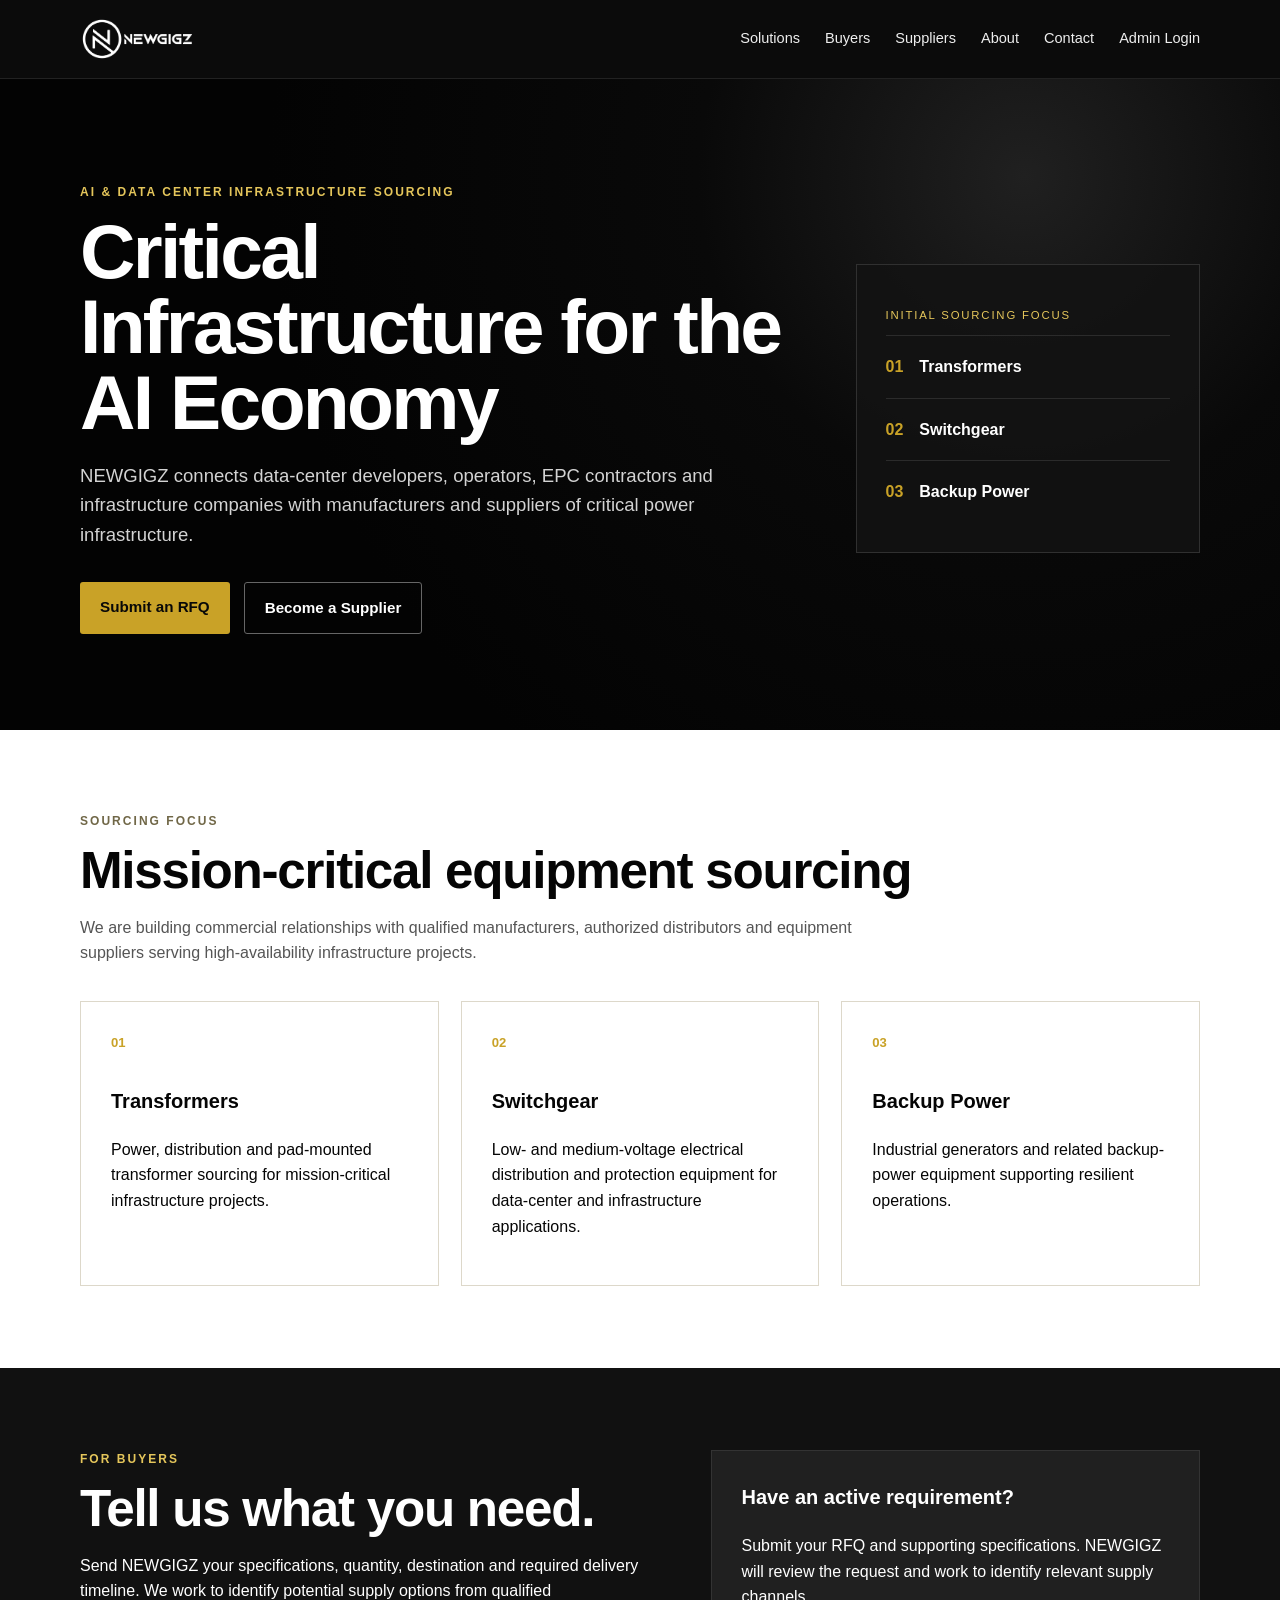
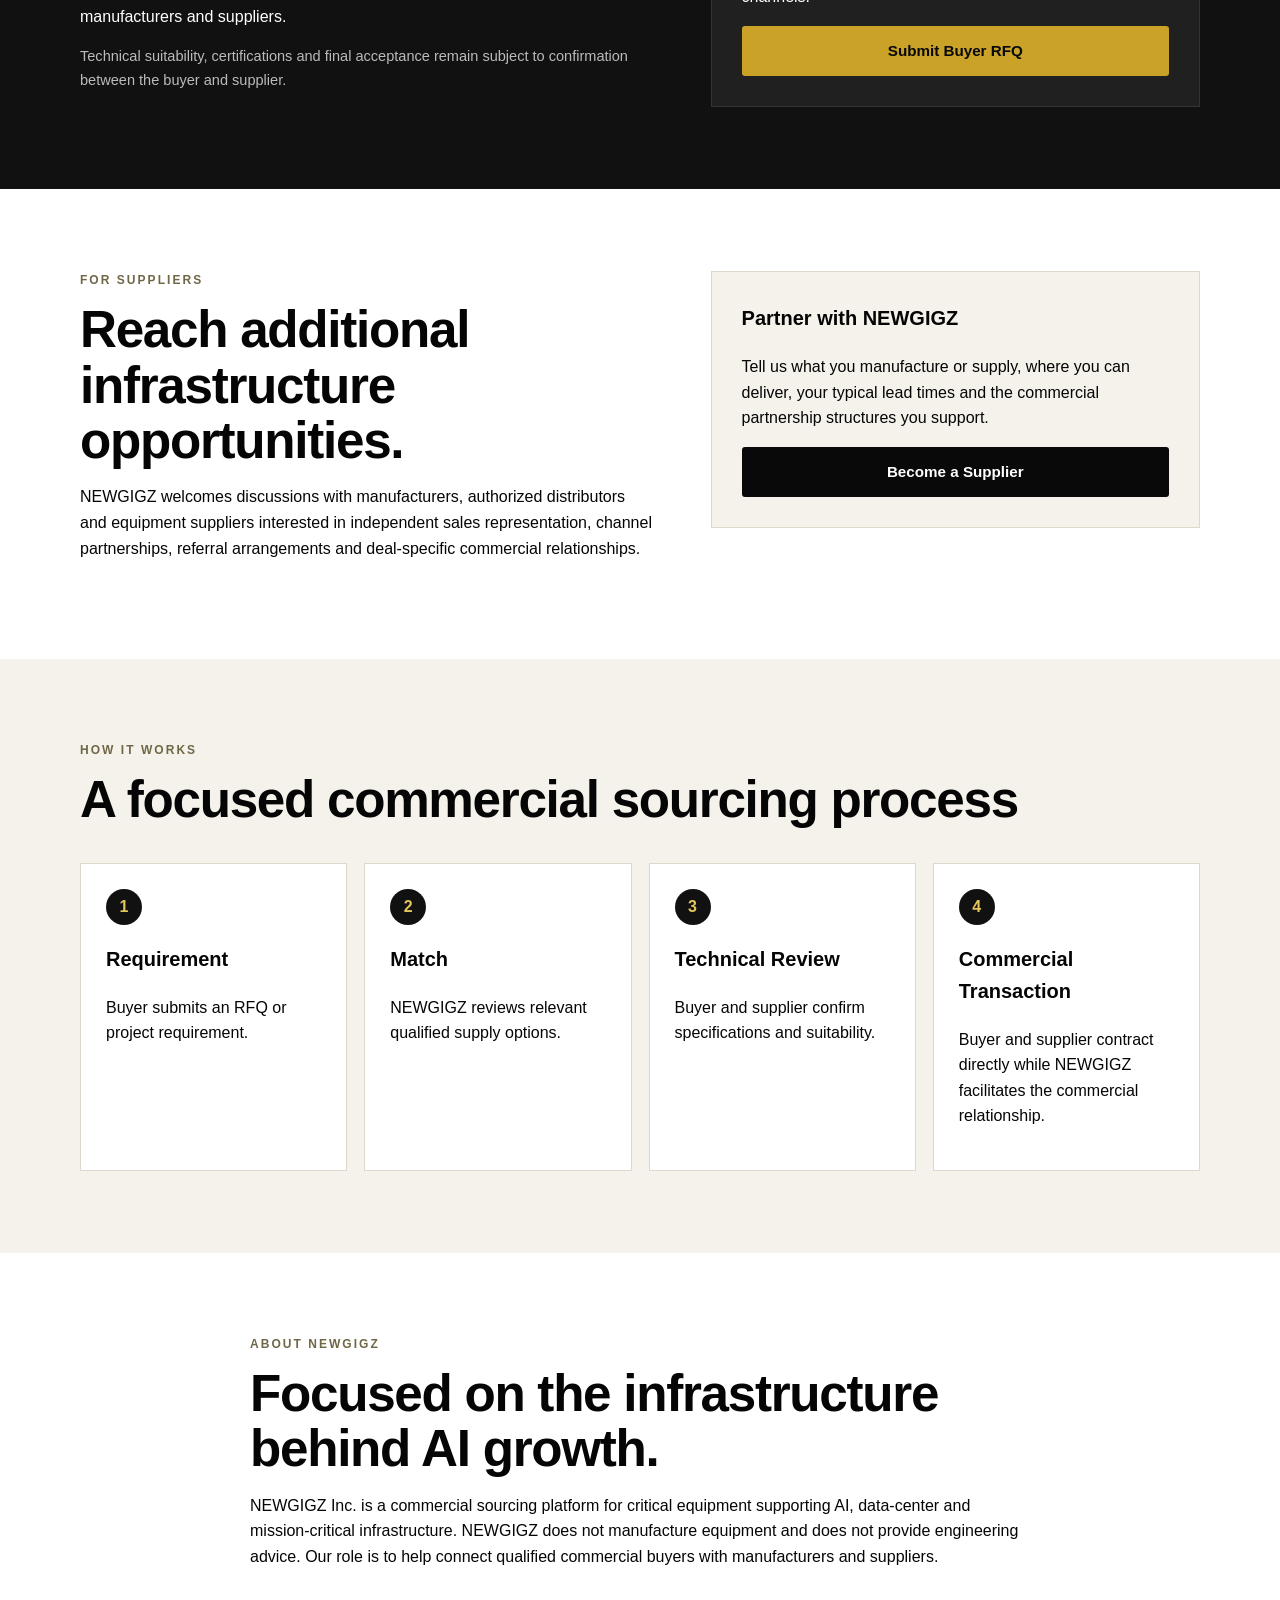
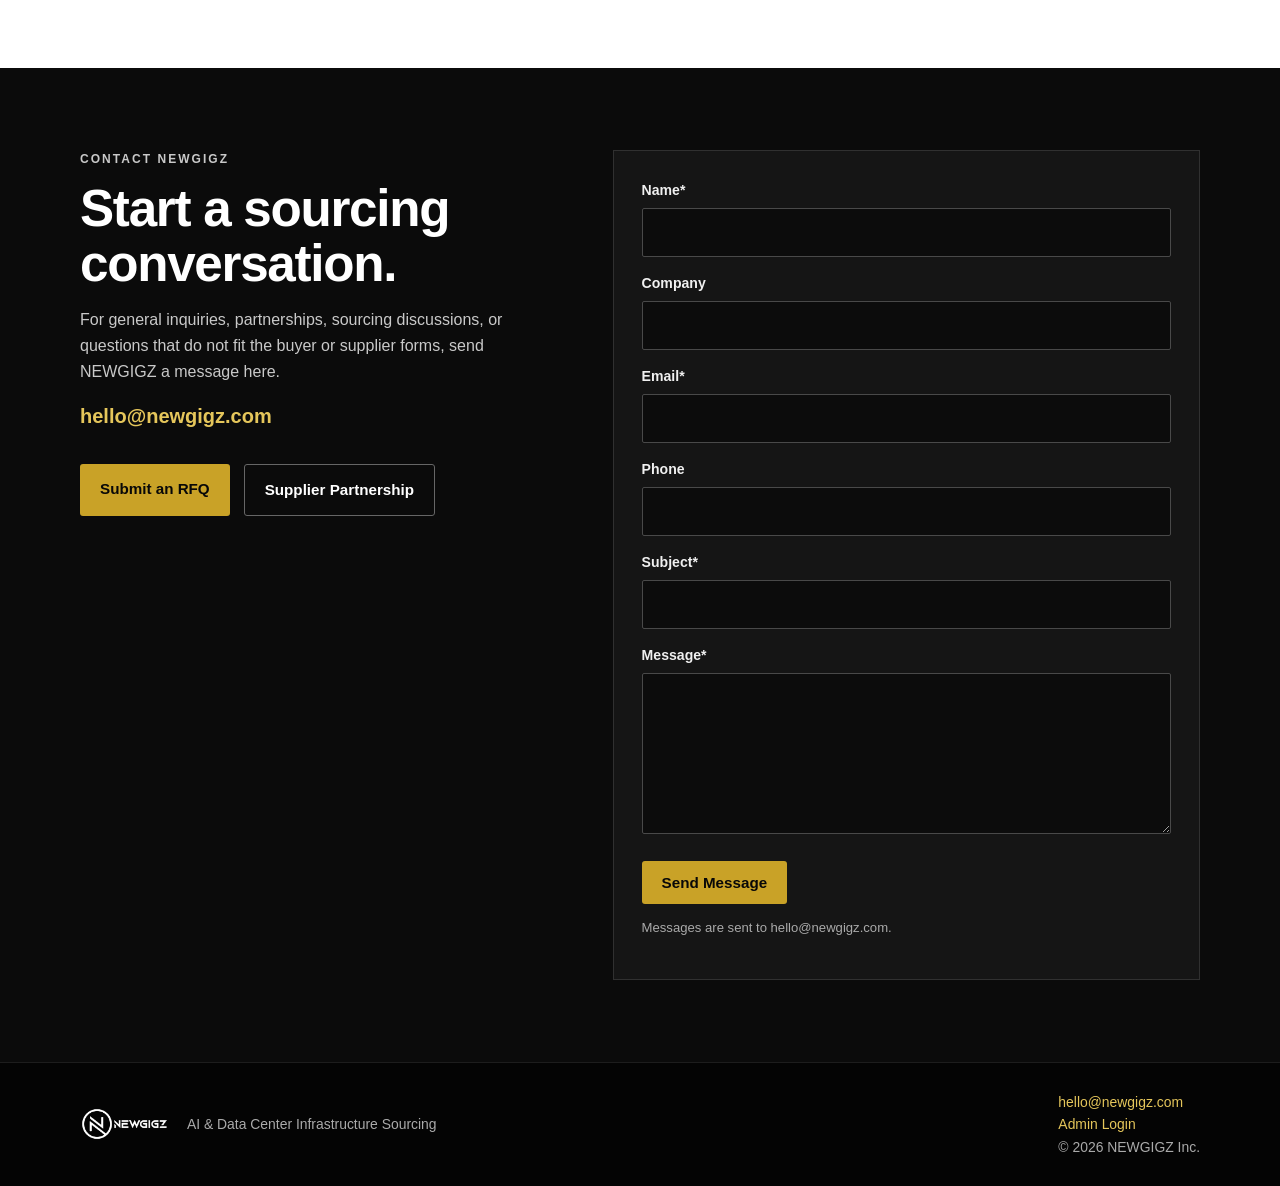
==== index.html @ cfbfaba4 "Add secure admin portal login to main website" ====
<!DOCTYPE html>
<html lang="en">
<head>
  <meta charset="UTF-8">
  <meta name="viewport" content="width=device-width, initial-scale=1.0">
  <title>NEWGIGZ Inc. | AI & Data Center Infrastructure Sourcing</title>
  <meta name="description" content="NEWGIGZ connects data-center developers, operators, EPC contractors and infrastructure companies with manufacturers and suppliers of critical power infrastructure.">
  <link rel="stylesheet" href="styles.css">
</head>
<body>
<header class="site-header">
  <div class="container nav-wrap">
    <a class="brand" href="index.html">
      <img src="newgigz-logo.png" alt="NEWGIGZ Inc.">
    </a>
    <button class="menu-toggle" aria-label="Open menu">☰</button>
    <nav>
      <a href="#solutions">Solutions</a>
      <a href="#buyers">Buyers</a>
      <a href="#suppliers">Suppliers</a>
      <a href="#about">About</a>
      <a href="#contact">Contact</a>
      <a href="https://effervescent-horse-34f126.netlify.app/login" target="_blank" rel="noopener noreferrer">Admin Login</a>
    </nav>
  </div>
</header>

<main>
<section class="hero">
  <div class="container hero-grid">
    <div>
      <p class="eyebrow gold">AI & DATA CENTER INFRASTRUCTURE SOURCING</p>
      <h1>Critical Infrastructure for the AI Economy</h1>
      <p class="lead">NEWGIGZ connects data-center developers, operators, EPC contractors and infrastructure companies with manufacturers and suppliers of critical power infrastructure.</p>
      <div class="hero-actions">
        <a class="btn btn-primary" href="buyer-rfq.html">Submit an RFQ</a>
        <a class="btn btn-secondary" href="supplier.html">Become a Supplier</a>
      </div>
    </div>
    <div class="hero-card">
      <p class="card-label">INITIAL SOURCING FOCUS</p>
      <div class="metric"><span>01</span><strong>Transformers</strong></div>
      <div class="metric"><span>02</span><strong>Switchgear</strong></div>
      <div class="metric"><span>03</span><strong>Backup Power</strong></div>
    </div>
  </div>
</section>

<section id="solutions" class="section">
  <div class="container">
    <p class="eyebrow">SOURCING FOCUS</p>
    <h2>Mission-critical equipment sourcing</h2>
    <p class="intro">We are building commercial relationships with qualified manufacturers, authorized distributors and equipment suppliers serving high-availability infrastructure projects.</p>
    <div class="cards">
      <article class="card"><div class="num">01</div><h3>Transformers</h3><p>Power, distribution and pad-mounted transformer sourcing for mission-critical infrastructure projects.</p></article>
      <article class="card"><div class="num">02</div><h3>Switchgear</h3><p>Low- and medium-voltage electrical distribution and protection equipment for data-center and infrastructure applications.</p></article>
      <article class="card"><div class="num">03</div><h3>Backup Power</h3><p>Industrial generators and related backup-power equipment supporting resilient operations.</p></article>
    </div>
  </div>
</section>

<section id="buyers" class="section section-dark">
  <div class="container split">
    <div><p class="eyebrow gold">FOR BUYERS</p><h2>Tell us what you need.</h2><p>Send NEWGIGZ your specifications, quantity, destination and required delivery timeline. We work to identify potential supply options from qualified manufacturers and suppliers.</p><p class="note">Technical suitability, certifications and final acceptance remain subject to confirmation between the buyer and supplier.</p></div>
    <div class="panel"><h3>Have an active requirement?</h3><p>Submit your RFQ and supporting specifications. NEWGIGZ will review the request and work to identify relevant supply channels.</p><a class="btn btn-primary full" href="buyer-rfq.html">Submit Buyer RFQ</a></div>
  </div>
</section>

<section id="suppliers" class="section">
  <div class="container split">
    <div><p class="eyebrow">FOR SUPPLIERS</p><h2>Reach additional infrastructure opportunities.</h2><p>NEWGIGZ welcomes discussions with manufacturers, authorized distributors and equipment suppliers interested in independent sales representation, channel partnerships, referral arrangements and deal-specific commercial relationships.</p></div>
    <div class="panel light-panel"><h3>Partner with NEWGIGZ</h3><p>Tell us what you manufacture or supply, where you can deliver, your typical lead times and the commercial partnership structures you support.</p><a class="btn btn-dark full" href="supplier.html">Become a Supplier</a></div>
  </div>
</section>

<section id="process" class="section section-muted">
  <div class="container"><p class="eyebrow">HOW IT WORKS</p><h2>A focused commercial sourcing process</h2><div class="process-grid"><div><span>1</span><h3>Requirement</h3><p>Buyer submits an RFQ or project requirement.</p></div><div><span>2</span><h3>Match</h3><p>NEWGIGZ reviews relevant qualified supply options.</p></div><div><span>3</span><h3>Technical Review</h3><p>Buyer and supplier confirm specifications and suitability.</p></div><div><span>4</span><h3>Commercial Transaction</h3><p>Buyer and supplier contract directly while NEWGIGZ facilitates the commercial relationship.</p></div></div></div>
</section>

<section id="about" class="section">
  <div class="container narrow"><p class="eyebrow">ABOUT NEWGIGZ</p><h2>Focused on the infrastructure behind AI growth.</h2><p>NEWGIGZ Inc. is a commercial sourcing platform for critical equipment supporting AI, data-center and mission-critical infrastructure. NEWGIGZ does not manufacture equipment and does not provide engineering advice. Our role is to help connect qualified commercial buyers with manufacturers and suppliers.</p></div>
</section>

<section id="contact" class="section contact-section">
  <div class="container contact-grid">
    <div><p class="eyebrow gold">CONTACT NEWGIGZ</p><h2>Start a sourcing conversation.</h2><p>For general inquiries, partnerships, sourcing discussions, or questions that do not fit the buyer or supplier forms, send NEWGIGZ a message here.</p><p><a class="email-link" href="mailto:hello@newgigz.com">hello@newgigz.com</a></p><div class="hero-actions"><a class="btn btn-primary" href="buyer-rfq.html">Submit an RFQ</a><a class="btn btn-secondary" href="supplier.html">Supplier Partnership</a></div></div>
    <form class="contact-form" action="https://formsubmit.co/hello@newgigz.com" method="POST">
      <input type="hidden" name="_subject" value="NEWGIGZ Website Contact"><input type="hidden" name="_template" value="table"><input type="hidden" name="_captcha" value="false"><input type="text" name="_honey" style="display:none">
      <label>Name*<input required name="Name"></label><label>Company<input name="Company"></label><label>Email*<input required type="email" name="Email"></label><label>Phone<input name="Phone"></label><label>Subject*<input required name="Subject"></label><label>Message*<textarea required name="Message" rows="6"></textarea></label>
      <button class="btn btn-primary submit-btn" type="submit">Send Message</button><p class="form-note light-note">Messages are sent to hello@newgigz.com.</p>
    </form>
  </div>
</section>
</main>

<footer>
  <div class="container footer-wrap">
    <div class="footer-brand"><img src="newgigz-logo.png" alt="NEWGIGZ"><span>AI & Data Center Infrastructure Sourcing</span></div>
    <div><a href="mailto:hello@newgigz.com">hello@newgigz.com</a><br><a href="https://effervescent-horse-34f126.netlify.app/login" target="_blank" rel="noopener noreferrer">Admin Login</a><br><span>© <span id="year"></span> NEWGIGZ Inc.</span></div>
  </div>
</footer>
<script src="script.js"></script>
</body>
</html>
---- styles.css ----
:root{--black:#050505;--charcoal:#111;--gold:#c9a227;--gold2:#e5c65b;--white:#fff;--off:#f4f2eb;--gray:#6d6d6d;--line:#ddd8ca}
*{box-sizing:border-box}html{scroll-behavior:smooth}body{margin:0;font-family:Arial,Helvetica,sans-serif;color:var(--black);background:white;line-height:1.6}.container{width:min(1120px,92%);margin:auto}.narrow{width:min(780px,92%)}.site-header{position:sticky;top:0;z-index:30;background:rgba(4,4,4,.97);border-bottom:1px solid #222}.nav-wrap{min-height:78px;display:flex;align-items:center;justify-content:space-between}.brand img{height:44px;width:auto;display:block}.site-header nav{display:flex;gap:25px;align-items:center}.site-header nav a,.back-link{color:#eee;text-decoration:none;font-size:.91rem}.menu-toggle{display:none;background:none;border:0;color:white;font-size:1.6rem}.hero{background:radial-gradient(circle at 80% 15%,#202020 0,#090909 28%,#030303 65%);color:white;padding:104px 0 96px}.hero-grid{display:grid;grid-template-columns:1.35fr .65fr;gap:60px;align-items:center}.eyebrow{letter-spacing:.17em;font-size:.75rem;font-weight:800;color:#706747;margin:0 0 12px}.gold{color:var(--gold2)}h1{font-size:clamp(2.8rem,6vw,5.8rem);line-height:.98;margin:.35rem 0 1.3rem;letter-spacing:-.035em}h2{font-size:clamp(2rem,4vw,3.35rem);line-height:1.08;margin:.3rem 0 1rem;letter-spacing:-.025em}h3{font-size:1.25rem;margin-top:0}.lead{font-size:1.16rem;color:#d3d3d3;max-width:760px}.hero-actions{display:flex;gap:14px;flex-wrap:wrap;margin-top:32px}.centered{justify-content:center}.btn{display:inline-block;text-decoration:none;font-weight:800;padding:13px 20px;border-radius:3px;border:0;cursor:pointer;font-size:.95rem}.btn-primary{background:var(--gold);color:#080808}.btn-secondary{border:1px solid #666;color:white;background:transparent}.btn-dark{background:#090909;color:white}.full{width:100%;text-align:center}.hero-card{border:1px solid #303030;background:rgba(19,19,19,.88);padding:29px}.card-label{font-size:.71rem;letter-spacing:.16em;color:var(--gold2)}.metric{display:flex;gap:16px;align-items:center;border-top:1px solid #2b2b2b;padding:18px 0}.metric span,.num{color:var(--gold);font-weight:800}.section{padding:82px 0}.intro{max-width:780px;color:#555}.cards{display:grid;grid-template-columns:repeat(3,1fr);gap:22px;margin-top:35px}.card{border:1px solid var(--line);padding:30px;background:#fff;min-height:230px}.num{font-size:.82rem;margin-bottom:32px}.section-dark{background:#111;color:white}.split{display:grid;grid-template-columns:1.08fr .92fr;gap:56px;align-items:start}.panel{background:#202020;border:1px solid #333;padding:30px}.light-panel{background:var(--off);border:1px solid var(--line)}.note,.small{font-size:.91rem;color:#bbb}.section-muted{background:var(--off)}.process-grid{display:grid;grid-template-columns:repeat(4,1fr);gap:17px;margin-top:35px}.process-grid div{background:white;border:1px solid var(--line);padding:25px}.process-grid span{display:inline-flex;width:36px;height:36px;border-radius:50%;align-items:center;justify-content:center;background:#111;color:var(--gold2);font-weight:800;margin-bottom:18px}.contact-section{background:#0b0b0b;color:white}.center{text-align:center}.email-link{font-size:1.25rem;color:var(--gold2);font-weight:800;text-decoration:none}footer{background:#040404;color:#aaa;padding:28px 0;border-top:1px solid #1d1d1d}.footer-wrap{display:flex;justify-content:space-between;gap:24px;align-items:center;flex-wrap:wrap;font-size:.87rem}.footer-wrap a{color:var(--gold2);text-decoration:none}.footer-brand{display:flex;gap:18px;align-items:center}.footer-brand img{height:34px}.form-page{background:#0d0d0d;min-height:calc(100vh - 78px);padding:60px 0 90px}.form-shell{width:min(920px,92%)}.form-intro{color:white;margin-bottom:30px}.form-intro h1{font-size:clamp(2.5rem,5vw,4.6rem);margin-bottom:15px}.form-intro p:not(.eyebrow){color:#ccc;max-width:760px}.lead-form{background:white;padding:34px;border-radius:4px}.form-grid{display:grid;grid-template-columns:1fr 1fr;gap:18px}.lead-form label{display:block;font-weight:700;font-size:.88rem;margin-bottom:17px}.lead-form input,.lead-form select,.lead-form textarea{width:100%;margin-top:7px;border:1px solid #cacaca;padding:12px 13px;font:inherit;background:white;border-radius:2px}.lead-form textarea{resize:vertical}.lead-form input[type=file]{padding:9px}.lead-form .check{display:flex;gap:10px;align-items:flex-start;font-weight:500}.lead-form .check input{width:auto;margin-top:4px}.submit-btn{margin-top:5px}.form-note{font-size:.82rem;color:#666}.back-link{border:1px solid #444;padding:8px 12px;border-radius:3px}
@media(max-width:820px){.site-header nav{display:none}.menu-toggle{display:block}.hero-grid,.split,.cards,.process-grid,.form-grid{grid-template-columns:1fr}.hero{padding:72px 0}.lead-form{padding:22px}.footer-brand{align-items:flex-start}.footer-brand img{height:29px}}

.contact-grid{display:grid;grid-template-columns:.9fr 1.1fr;gap:52px;align-items:start}
.contact-section p{color:#c9c9c9}
.contact-form{background:#151515;border:1px solid #303030;padding:28px;text-align:left}
.contact-form label{display:block;color:#f0f0f0;font-weight:700;font-size:.88rem;margin-bottom:15px}
.contact-form input,.contact-form textarea{width:100%;margin-top:7px;border:1px solid #494949;background:#0c0c0c;color:#fff;padding:12px 13px;font:inherit;border-radius:2px}
.contact-form textarea{resize:vertical}
.light-note{color:#aaa!important}
@media(max-width:820px){.contact-grid{grid-template-columns:1fr}}
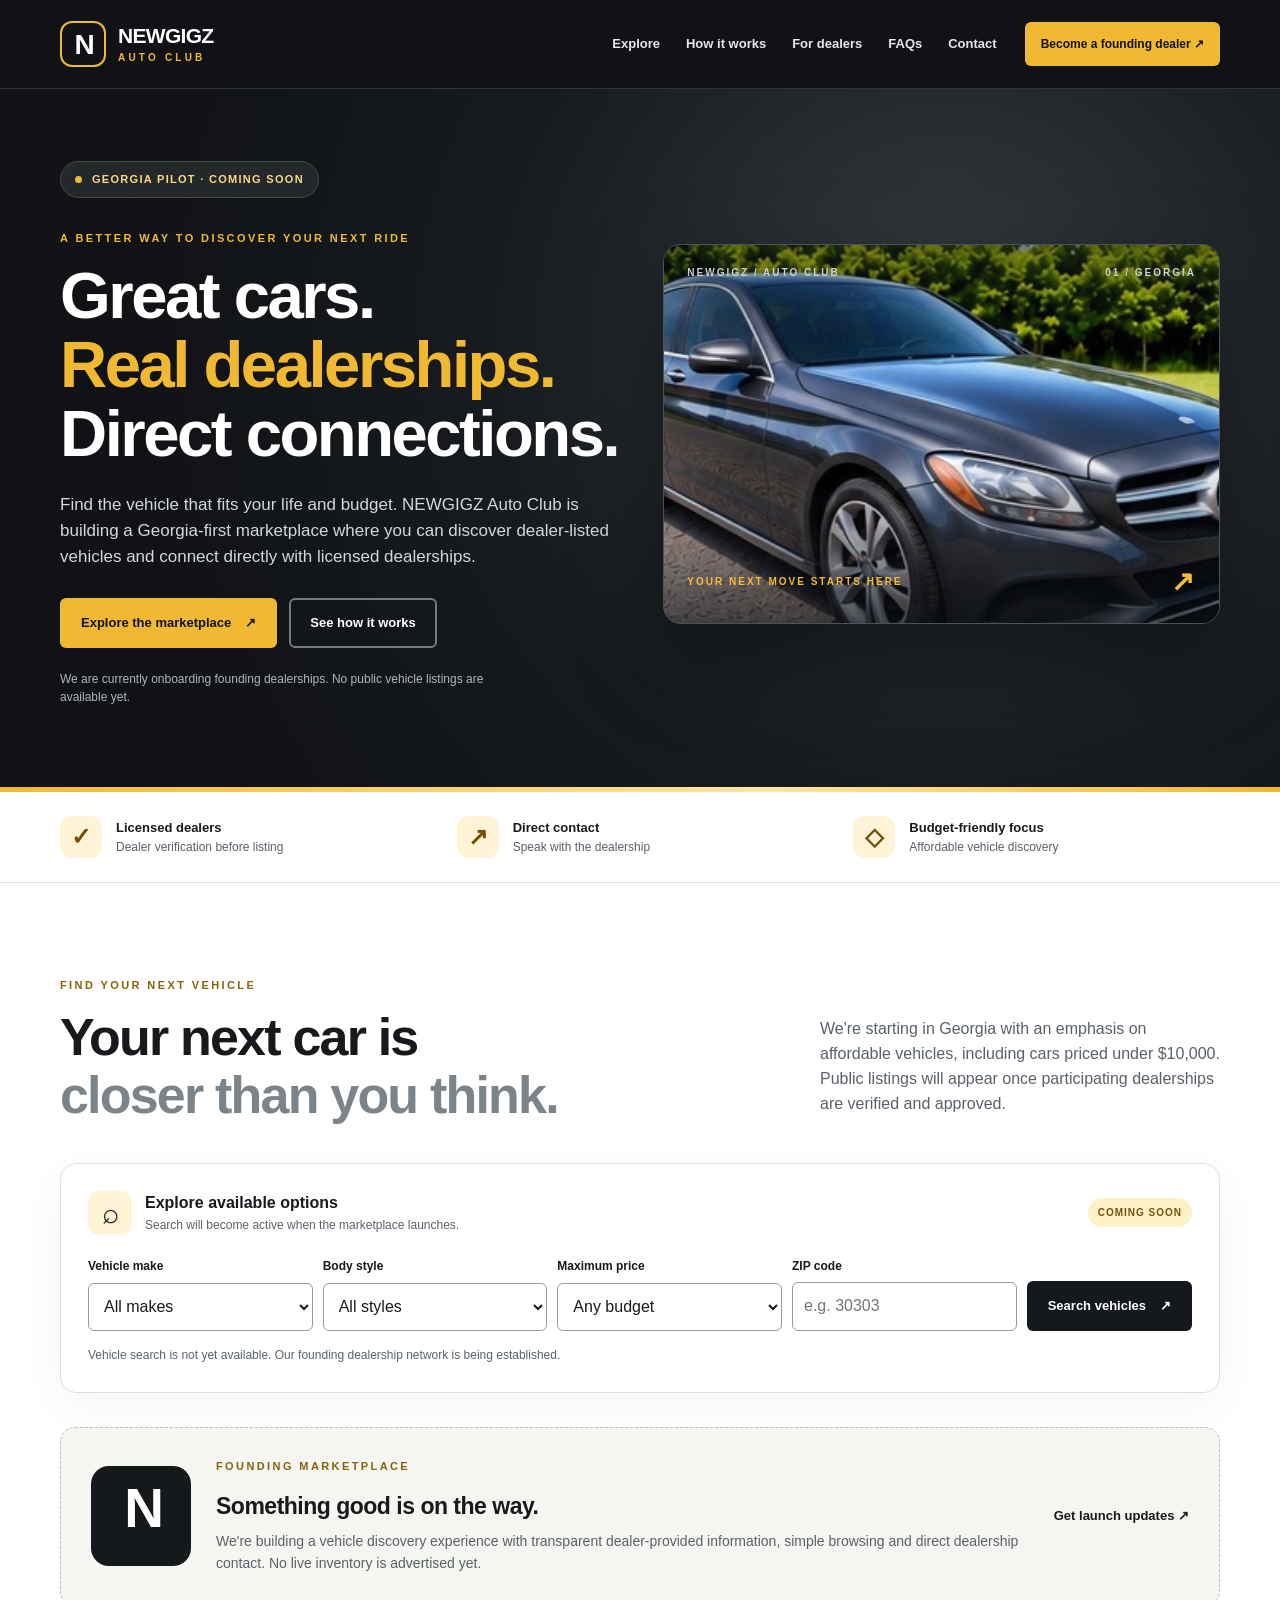
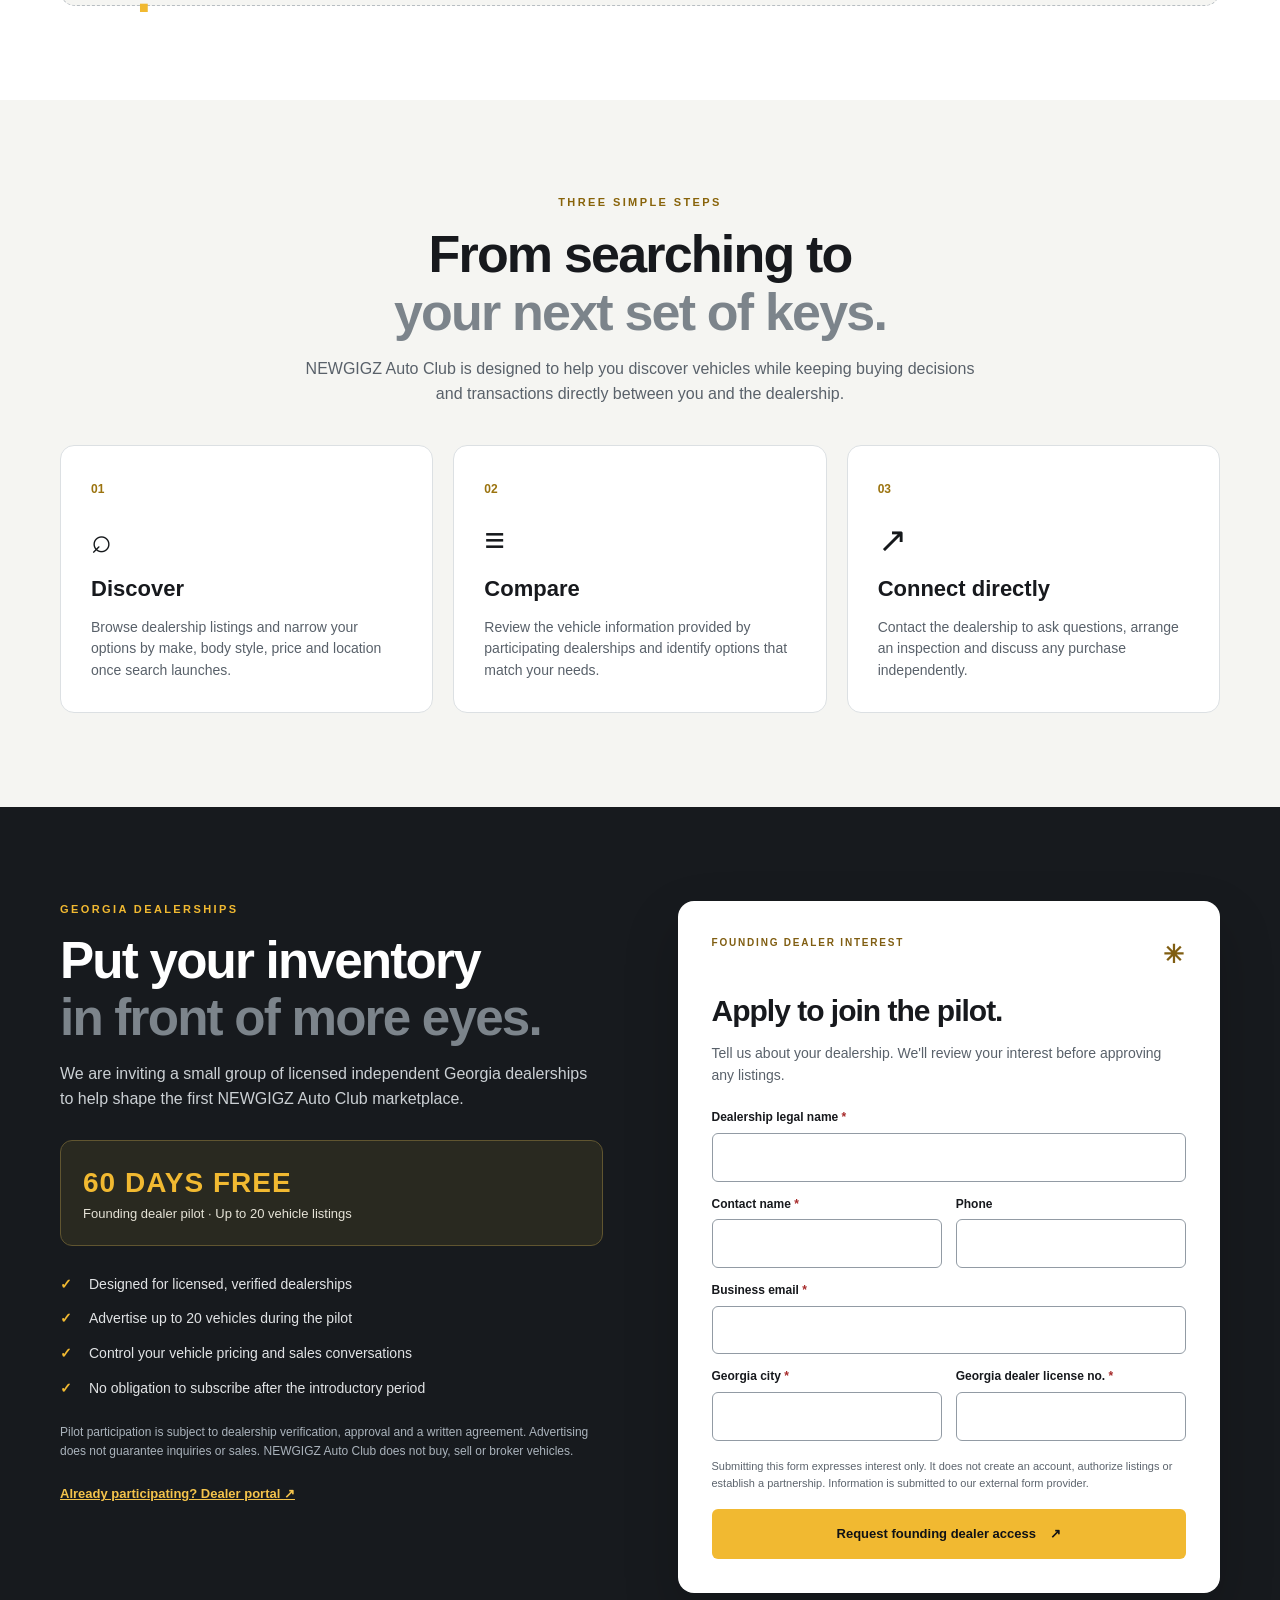
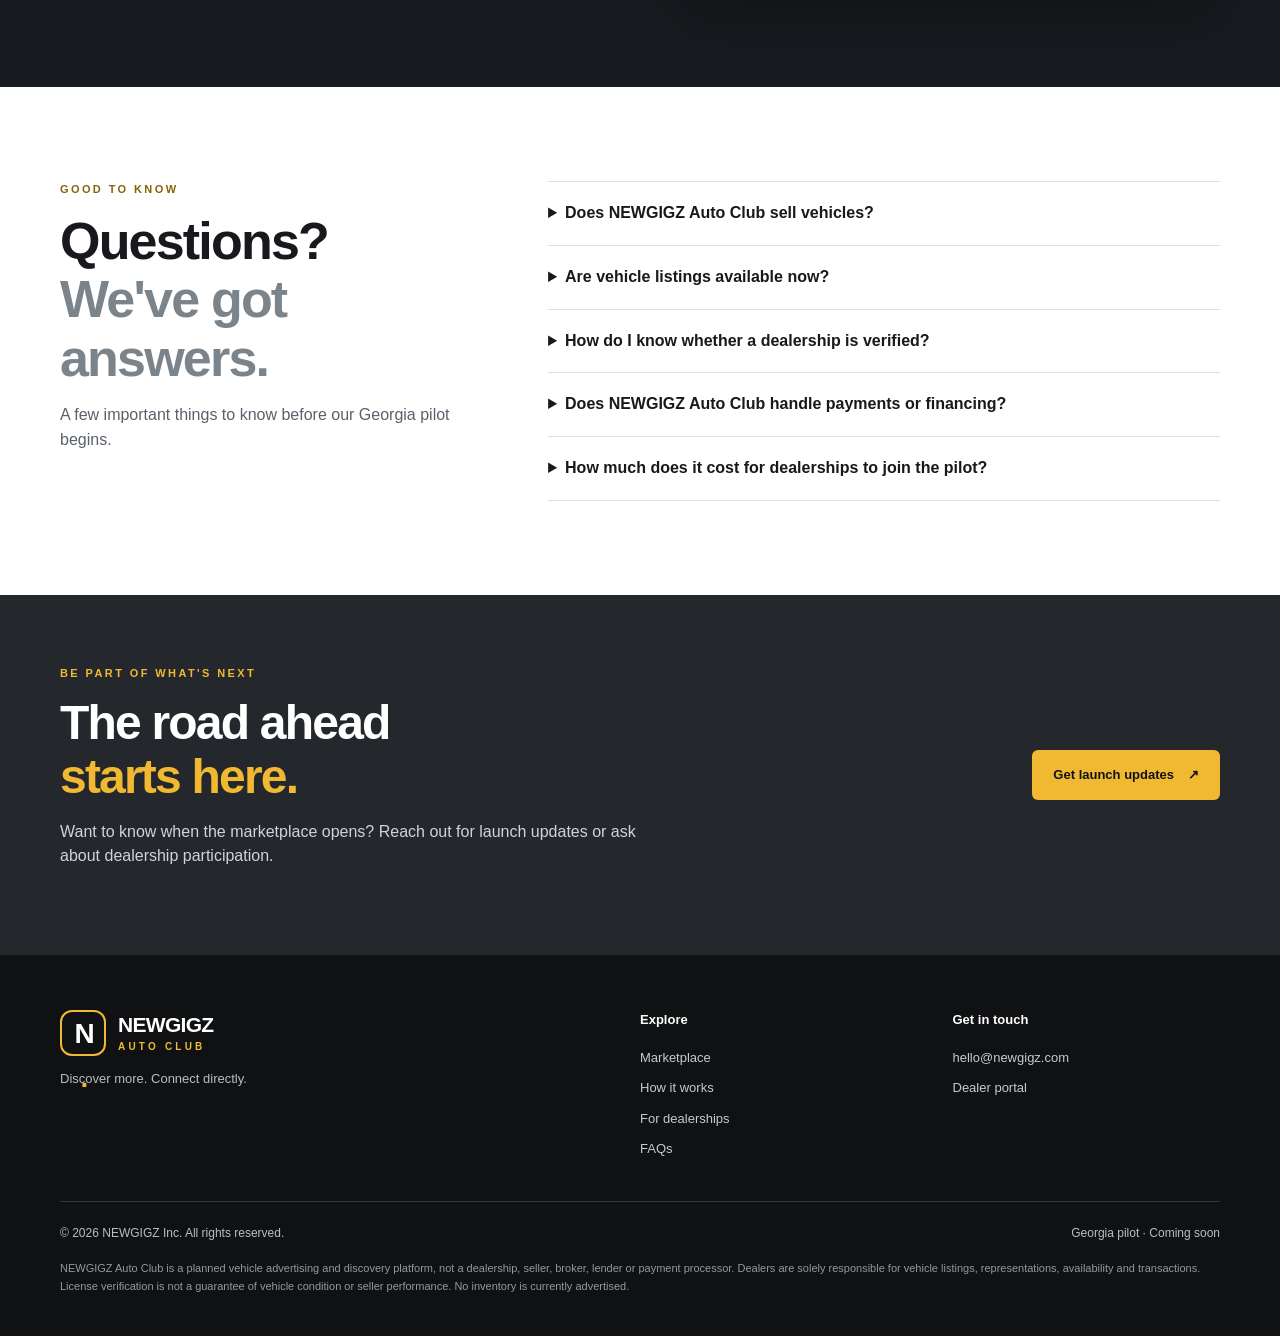
==== commit f6da5f5d: "Deploy NEWGIGZ Auto Club homepage redesign" ====
--- a/index.html
+++ b/index.html
@@ -1,104 +1,38 @@
-<!DOCTYPE html>
+<!doctype html>
 <html lang="en">
 <head>
-  <meta charset="UTF-8">
-  <meta name="viewport" content="width=device-width, initial-scale=1.0">
-  <title>NEWGIGZ Inc. | AI & Data Center Infrastructure Sourcing</title>
-  <meta name="description" content="NEWGIGZ connects data-center developers, operators, EPC contractors and infrastructure companies with manufacturers and suppliers of critical power infrastructure.">
-  <link rel="stylesheet" href="styles.css">
+<meta charset="utf-8">
+<meta name="viewport" content="width=device-width,initial-scale=1">
+<meta name="theme-color" content="#101215">
+<meta name="description" content="NEWGIGZ Auto Club is preparing a Georgia-first vehicle marketplace connecting shoppers directly with verified, licensed dealerships. Founding dealer applications are open.">
+<meta property="og:title" content="NEWGIGZ Auto Club | Find your next car">
+<meta property="og:description" content="A smarter way to discover dealership vehicles. Georgia pilot coming soon.">
+<meta property="og:type" content="website">
+<title>NEWGIGZ Auto Club | Find your next car</title>
+<link rel="stylesheet" href="styles.css">
 </head>
 <body>
-<header class="site-header">
-  <div class="container nav-wrap">
-    <a class="brand" href="index.html">
-      <img src="newgigz-logo.png" alt="NEWGIGZ Inc.">
-    </a>
-    <button class="menu-toggle" aria-label="Open menu">☰</button>
-    <nav>
-      <a href="#solutions">Solutions</a>
-      <a href="#buyers">Buyers</a>
-      <a href="#suppliers">Suppliers</a>
-      <a href="#about">About</a>
-      <a href="#contact">Contact</a>
-      <a href="https://effervescent-horse-34f126.netlify.app/login" target="_blank" rel="noopener noreferrer">Admin Login</a>
-    </nav>
-  </div>
-</header>
-
-<main>
-<section class="hero">
-  <div class="container hero-grid">
-    <div>
-      <p class="eyebrow gold">AI & DATA CENTER INFRASTRUCTURE SOURCING</p>
-      <h1>Critical Infrastructure for the AI Economy</h1>
-      <p class="lead">NEWGIGZ connects data-center developers, operators, EPC contractors and infrastructure companies with manufacturers and suppliers of critical power infrastructure.</p>
-      <div class="hero-actions">
-        <a class="btn btn-primary" href="buyer-rfq.html">Submit an RFQ</a>
-        <a class="btn btn-secondary" href="supplier.html">Become a Supplier</a>
-      </div>
-    </div>
-    <div class="hero-card">
-      <p class="card-label">INITIAL SOURCING FOCUS</p>
-      <div class="metric"><span>01</span><strong>Transformers</strong></div>
-      <div class="metric"><span>02</span><strong>Switchgear</strong></div>
-      <div class="metric"><span>03</span><strong>Backup Power</strong></div>
-    </div>
-  </div>
-</section>
-
-<section id="solutions" class="section">
-  <div class="container">
-    <p class="eyebrow">SOURCING FOCUS</p>
-    <h2>Mission-critical equipment sourcing</h2>
-    <p class="intro">We are building commercial relationships with qualified manufacturers, authorized distributors and equipment suppliers serving high-availability infrastructure projects.</p>
-    <div class="cards">
-      <article class="card"><div class="num">01</div><h3>Transformers</h3><p>Power, distribution and pad-mounted transformer sourcing for mission-critical infrastructure projects.</p></article>
-      <article class="card"><div class="num">02</div><h3>Switchgear</h3><p>Low- and medium-voltage electrical distribution and protection equipment for data-center and infrastructure applications.</p></article>
-      <article class="card"><div class="num">03</div><h3>Backup Power</h3><p>Industrial generators and related backup-power equipment supporting resilient operations.</p></article>
-    </div>
-  </div>
-</section>
-
-<section id="buyers" class="section section-dark">
-  <div class="container split">
-    <div><p class="eyebrow gold">FOR BUYERS</p><h2>Tell us what you need.</h2><p>Send NEWGIGZ your specifications, quantity, destination and required delivery timeline. We work to identify potential supply options from qualified manufacturers and suppliers.</p><p class="note">Technical suitability, certifications and final acceptance remain subject to confirmation between the buyer and supplier.</p></div>
-    <div class="panel"><h3>Have an active requirement?</h3><p>Submit your RFQ and supporting specifications. NEWGIGZ will review the request and work to identify relevant supply channels.</p><a class="btn btn-primary full" href="buyer-rfq.html">Submit Buyer RFQ</a></div>
-  </div>
-</section>
-
-<section id="suppliers" class="section">
-  <div class="container split">
-    <div><p class="eyebrow">FOR SUPPLIERS</p><h2>Reach additional infrastructure opportunities.</h2><p>NEWGIGZ welcomes discussions with manufacturers, authorized distributors and equipment suppliers interested in independent sales representation, channel partnerships, referral arrangements and deal-specific commercial relationships.</p></div>
-    <div class="panel light-panel"><h3>Partner with NEWGIGZ</h3><p>Tell us what you manufacture or supply, where you can deliver, your typical lead times and the commercial partnership structures you support.</p><a class="btn btn-dark full" href="supplier.html">Become a Supplier</a></div>
-  </div>
-</section>
-
-<section id="process" class="section section-muted">
-  <div class="container"><p class="eyebrow">HOW IT WORKS</p><h2>A focused commercial sourcing process</h2><div class="process-grid"><div><span>1</span><h3>Requirement</h3><p>Buyer submits an RFQ or project requirement.</p></div><div><span>2</span><h3>Match</h3><p>NEWGIGZ reviews relevant qualified supply options.</p></div><div><span>3</span><h3>Technical Review</h3><p>Buyer and supplier confirm specifications and suitability.</p></div><div><span>4</span><h3>Commercial Transaction</h3><p>Buyer and supplier contract directly while NEWGIGZ facilitates the commercial relationship.</p></div></div></div>
-</section>
-
-<section id="about" class="section">
-  <div class="container narrow"><p class="eyebrow">ABOUT NEWGIGZ</p><h2>Focused on the infrastructure behind AI growth.</h2><p>NEWGIGZ Inc. is a commercial sourcing platform for critical equipment supporting AI, data-center and mission-critical infrastructure. NEWGIGZ does not manufacture equipment and does not provide engineering advice. Our role is to help connect qualified commercial buyers with manufacturers and suppliers.</p></div>
-</section>
-
-<section id="contact" class="section contact-section">
-  <div class="container contact-grid">
-    <div><p class="eyebrow gold">CONTACT NEWGIGZ</p><h2>Start a sourcing conversation.</h2><p>For general inquiries, partnerships, sourcing discussions, or questions that do not fit the buyer or supplier forms, send NEWGIGZ a message here.</p><p><a class="email-link" href="mailto:hello@newgigz.com">hello@newgigz.com</a></p><div class="hero-actions"><a class="btn btn-primary" href="buyer-rfq.html">Submit an RFQ</a><a class="btn btn-secondary" href="supplier.html">Supplier Partnership</a></div></div>
-    <form class="contact-form" action="https://formsubmit.co/hello@newgigz.com" method="POST">
-      <input type="hidden" name="_subject" value="NEWGIGZ Website Contact"><input type="hidden" name="_template" value="table"><input type="hidden" name="_captcha" value="false"><input type="text" name="_honey" style="display:none">
-      <label>Name*<input required name="Name"></label><label>Company<input name="Company"></label><label>Email*<input required type="email" name="Email"></label><label>Phone<input name="Phone"></label><label>Subject*<input required name="Subject"></label><label>Message*<textarea required name="Message" rows="6"></textarea></label>
-      <button class="btn btn-primary submit-btn" type="submit">Send Message</button><p class="form-note light-note">Messages are sent to hello@newgigz.com.</p>
-    </form>
-  </div>
-</section>
+<a class="skip" href="#main">Skip to main content</a>
+<header class="site-header"><div class="container header-inner">
+<a class="brand" href="index.html" aria-label="NEWGIGZ Auto Club home"><span class="brand-symbol" aria-hidden="true">N<span>.</span></span><span class="brand-name">NEWGIGZ<small>AUTO CLUB</small></span></a>
+<button id="menu-toggle" class="menu-toggle" type="button" aria-controls="main-nav" aria-expanded="false">Menu <span aria-hidden="true">☰</span></button>
+<nav id="main-nav" class="main-nav" aria-label="Main navigation"><a href="#discover">Explore</a><a href="#how">How it works</a><a href="#dealers">For dealers</a><a href="#faq">FAQs</a><a href="#contact">Contact</a></nav>
+<a class="header-action" href="#dealers">Become a founding dealer <span aria-hidden="true">↗</span></a>
+</div></header>
+<main id="main">
+<section class="hero"><div class="container hero-layout"><div class="hero-copy"><div class="status-tag"><span class="status-dot" aria-hidden="true"></span> GEORGIA PILOT · COMING SOON</div><p class="eyebrow">A BETTER WAY TO DISCOVER YOUR NEXT RIDE</p><h1>Great cars.<br><span>Real dealerships.</span><br>Direct connections.</h1><p class="hero-description">Find the vehicle that fits your life and budget. NEWGIGZ Auto Club is building a Georgia-first marketplace where you can discover dealer-listed vehicles and connect directly with licensed dealerships.</p><div class="hero-actions"><a class="btn btn-gold" href="#discover">Explore the marketplace <span aria-hidden="true">↗</span></a><a class="btn btn-outline-light" href="#how">See how it works</a></div><p class="hero-note">We are currently onboarding founding dealerships. No public vehicle listings are available yet.</p></div>
+<div class="hero-visual hero-visual-photo"><img class="hero-car-photo" src="mercedes-c300-hero.jpg" alt="Dark gray Mercedes-Benz C300 sedan photographed outdoors, front three-quarter view, with a clear windshield" width="760" height="390" fetchpriority="high"><div class="visual-top"><span>NEWGIGZ / AUTO CLUB</span><span>01 / GEORGIA</span></div><div class="visual-bottom"><span>YOUR NEXT MOVE STARTS HERE</span><span class="visual-arrow" aria-hidden="true">↗</span></div></div></div>
+</div><div class="hero-stripe" aria-hidden="true"></div></section>
+<section class="benefit-band" aria-label="Marketplace benefits"><div class="container benefits"><div><span class="benefit-icon" aria-hidden="true">✓</span><span><strong>Licensed dealers</strong><small>Dealer verification before listing</small></span></div><div><span class="benefit-icon" aria-hidden="true">↗</span><span><strong>Direct contact</strong><small>Speak with the dealership</small></span></div><div><span class="benefit-icon" aria-hidden="true">◇</span><span><strong>Budget-friendly focus</strong><small>Affordable vehicle discovery</small></span></div></div></section>
+<section id="discover" class="section discover"><div class="container"><div class="section-header"><div><p class="eyebrow eyebrow-dark">FIND YOUR NEXT VEHICLE</p><h2>Your next car is<br><span>closer than you think.</span></h2></div><p>We're starting in Georgia with an emphasis on affordable vehicles, including cars priced under $10,000. Public listings will appear once participating dealerships are verified and approved.</p></div>
+<div class="search-panel"><div class="search-heading"><span class="search-mark" aria-hidden="true">⌕</span><div><strong>Explore available options</strong><small>Search will become active when the marketplace launches.</small></div><span class="coming-pill">COMING SOON</span></div><form id="search" class="search-grid" novalidate><div><label for="make">Vehicle make</label><select id="make" name="make"><option value="">All makes</option><option>Toyota</option><option>Honda</option><option>Lexus</option><option>BMW</option><option>Mercedes-Benz</option><option>Ford</option><option>Chevrolet</option><option>Hyundai</option><option>Nissan</option><option>Kia</option></select></div><div><label for="body">Body style</label><select id="body" name="body"><option value="">All styles</option><option>Sedan</option><option>SUV</option><option>Truck</option><option>Coupe</option><option>Van</option></select></div><div><label for="budget">Maximum price</label><select id="budget" name="budget"><option value="">Any budget</option><option value="5000">$5,000</option><option value="10000">$10,000</option><option value="15000">$15,000</option><option value="20000">$20,000</option><option value="40000">$40,000</option></select></div><div><label for="zip">ZIP code</label><input id="zip" name="zip" inputmode="numeric" pattern="[0-9]{5}" maxlength="5" placeholder="e.g. 30303"></div><button class="btn btn-dark" type="submit">Search vehicles <span aria-hidden="true">↗</span></button></form><p id="search-status" class="search-status" role="status" aria-live="polite">Vehicle search is not yet available. Our founding dealership network is being established.</p></div>
+<div class="launch-card"><div class="launch-icon" aria-hidden="true">N<span>.</span></div><div><p class="eyebrow eyebrow-dark">FOUNDING MARKETPLACE</p><h3>Something good is on the way.</h3><p>We're building a vehicle discovery experience with transparent dealer-provided information, simple browsing and direct dealership contact. No live inventory is advertised yet.</p></div><a class="text-link" href="#contact">Get launch updates <span aria-hidden="true">↗</span></a></div></div></section>
+<section id="how" class="section how"><div class="container"><div class="centered"><p class="eyebrow eyebrow-dark">THREE SIMPLE STEPS</p><h2>From searching to<br><span>your next set of keys.</span></h2><p>NEWGIGZ Auto Club is designed to help you discover vehicles while keeping buying decisions and transactions directly between you and the dealership.</p></div><div class="step-grid"><article><span class="step-number">01</span><div class="step-symbol" aria-hidden="true">⌕</div><h3>Discover</h3><p>Browse dealership listings and narrow your options by make, body style, price and location once search launches.</p></article><article><span class="step-number">02</span><div class="step-symbol" aria-hidden="true">≡</div><h3>Compare</h3><p>Review the vehicle information provided by participating dealerships and identify options that match your needs.</p></article><article><span class="step-number">03</span><div class="step-symbol" aria-hidden="true">↗</div><h3>Connect directly</h3><p>Contact the dealership to ask questions, arrange an inspection and discuss any purchase independently.</p></article></div></div></section>
+<section id="dealers" class="section dealer-section"><div class="container dealer-layout"><div class="dealer-copy"><p class="eyebrow">GEORGIA DEALERSHIPS</p><h2>Put your inventory<br><span>in front of more eyes.</span></h2><p>We are inviting a small group of licensed independent Georgia dealerships to help shape the first NEWGIGZ Auto Club marketplace.</p><div class="offer"><strong>60 DAYS FREE</strong><span>Founding dealer pilot · Up to 20 vehicle listings</span></div><ul class="check-list"><li>Designed for licensed, verified dealerships</li><li>Advertise up to 20 vehicles during the pilot</li><li>Control your vehicle pricing and sales conversations</li><li>No obligation to subscribe after the introductory period</li></ul><p class="dealer-fine">Pilot participation is subject to dealership verification, approval and a written agreement. Advertising does not guarantee inquiries or sales. NEWGIGZ Auto Club does not buy, sell or broker vehicles.</p><a href="dealer.html" class="dealer-portal">Already participating? Dealer portal <span aria-hidden="true">↗</span></a></div>
+<form id="dealer-form" class="dealer-form" action="https://formsubmit.co/hello@newgigz.com" method="POST"><div class="form-top"><span>FOUNDING DEALER INTEREST</span><span class="form-asterisk" aria-hidden="true">✳</span></div><h3>Apply to join the pilot.</h3><p>Tell us about your dealership. We'll review your interest before approving any listings.</p><input type="hidden" name="_subject" value="NEWGIGZ Auto Club Founding Dealer Interest"><input type="hidden" name="_captcha" value="false"><label for="dealer-name">Dealership legal name <span class="required">*</span></label><input id="dealer-name" name="Dealership" autocomplete="organization" required><div class="form-two"><div><label for="person">Contact name <span class="required">*</span></label><input id="person" name="Contact Name" autocomplete="name" required></div><div><label for="phone">Phone</label><input id="phone" name="Phone" type="tel" autocomplete="tel"></div></div><label for="email">Business email <span class="required">*</span></label><input id="email" name="Email" type="email" autocomplete="email" required><div class="form-two"><div><label for="city">Georgia city <span class="required">*</span></label><input id="city" name="City" required></div><div><label for="license">Georgia dealer license no. <span class="required">*</span></label><input id="license" name="License Number" required></div></div><p class="form-note">Submitting this form expresses interest only. It does not create an account, authorize listings or establish a partnership. Information is submitted to our external form provider.</p><button class="btn btn-gold btn-full" type="submit">Request founding dealer access <span aria-hidden="true">↗</span></button></form></div></section>
+<section id="faq" class="section faq-section"><div class="container faq-layout"><div><p class="eyebrow eyebrow-dark">GOOD TO KNOW</p><h2>Questions?<br><span>We've got answers.</span></h2><p class="muted">A few important things to know before our Georgia pilot begins.</p></div><div class="faq-items"><details><summary>Does NEWGIGZ Auto Club sell vehicles?</summary><p>No. NEWGIGZ Auto Club is an advertising and vehicle-discovery platform. Vehicles are offered by independent dealerships. Buyers communicate and transact directly with dealerships.</p></details><details><summary>Are vehicle listings available now?</summary><p>Not yet. The marketplace is preparing for its Georgia pilot. Public listings will appear after dealerships have completed verification and their listings are approved.</p></details><details><summary>How do I know whether a dealership is verified?</summary><p>Participating dealerships must undergo license and account verification before advertising. Verification does not guarantee a vehicle's condition, title, history or the dealership's performance. Buyers should conduct independent checks.</p></details><details><summary>Does NEWGIGZ Auto Club handle payments or financing?</summary><p>No. We do not process vehicle purchases, financing, deposits, title transfers or negotiations. These arrangements are handled directly between the buyer and the dealership.</p></details><details><summary>How much does it cost for dealerships to join the pilot?</summary><p>Selected founding dealerships may advertise up to 20 vehicles free for 60 days, subject to verification, approval and a written agreement. There is no obligation to subscribe after the pilot.</p></details></div></div></section>
+<section id="contact" class="contact-section"><div class="container contact-layout"><div><p class="eyebrow">BE PART OF WHAT'S NEXT</p><h2>The road ahead<br><span>starts here.</span></h2><p>Want to know when the marketplace opens? Reach out for launch updates or ask about dealership participation.</p></div><a class="btn btn-gold" href="mailto:hello@newgigz.com?subject=Auto%20Club%20Launch%20Updates">Get launch updates <span aria-hidden="true">↗</span></a></div></section>
 </main>
-
-<footer>
-  <div class="container footer-wrap">
-    <div class="footer-brand"><img src="newgigz-logo.png" alt="NEWGIGZ"><span>AI & Data Center Infrastructure Sourcing</span></div>
-    <div><a href="mailto:hello@newgigz.com">hello@newgigz.com</a><br><a href="https://effervescent-horse-34f126.netlify.app/login" target="_blank" rel="noopener noreferrer">Admin Login</a><br><span>© <span id="year"></span> NEWGIGZ Inc.</span></div>
-  </div>
-</footer>
-<script src="script.js"></script>
-</body>
-</html>
+<footer class="site-footer"><div class="container footer-top"><div><a class="brand footer-brand" href="index.html"><span class="brand-symbol" aria-hidden="true">N<span>.</span></span><span class="brand-name">NEWGIGZ<small>AUTO CLUB</small></span></a><p>Discover more. Connect directly.</p></div><div><strong>Explore</strong><a href="#discover">Marketplace</a><a href="#how">How it works</a><a href="#dealers">For dealerships</a><a href="#faq">FAQs</a></div><div><strong>Get in touch</strong><a href="mailto:hello@newgigz.com">hello@newgigz.com</a><a href="dealer.html">Dealer portal</a></div></div><div class="container footer-bottom"><span>© <span id="year">2026</span> NEWGIGZ Inc. All rights reserved.</span><span>Georgia pilot · Coming soon</span></div><p class="container disclaimer">NEWGIGZ Auto Club is a planned vehicle advertising and discovery platform, not a dealership, seller, broker, lender or payment processor. Dealers are solely responsible for vehicle listings, representations, availability and transactions. License verification is not a guarantee of vehicle condition or seller performance. No inventory is currently advertised.</p></footer>
+<script src="script.js" defer></script>
+</body></html>
--- a/styles.css
+++ b/styles.css
@@ -1,13 +1,8 @@
+:root{--dark:#101215;--dark2:#191c20;--gold:#f1b931;--gold-light:#ffd56e;--ink:#17191d;--muted:#59616a;--line:#dce0e3;--off:#f5f5f2;--white:#fff}*{box-sizing:border-box}html{scroll-behavior:smooth}body{margin:0;font-family:Arial,Helvetica,sans-serif;color:var(--ink);line-height:1.55}a{color:inherit}button,input,select{font:inherit}button{cursor:pointer}button:disabled{cursor:not-allowed}.container{width:min(1160px,calc(100% - 44px));margin-inline:auto}.skip{position:fixed;top:-100px;left:12px;background:white;color:#111;padding:12px;z-index:100}.skip:focus{top:12px}:focus-visible{outline:3px solid #2677d8;outline-offset:3px}.site-header{background:var(--dark);color:white;border-bottom:1px solid #30343a}.header-inner{min-height:88px;display:flex;align-items:center;gap:28px}.brand{display:inline-flex;align-items:center;gap:12px;text-decoration:none;flex-shrink:0}.brand-symbol{width:46px;height:46px;display:grid;place-items:center;border:2px solid var(--gold);border-radius:12px;color:#fff;font-weight:900;font-size:28px;letter-spacing:-3px}.brand-symbol span{color:var(--gold)}.brand-name{font-weight:900;font-size:21px;letter-spacing:-.7px;line-height:1.05}.brand-name small{display:block;color:var(--gold);font-size:10px;letter-spacing:3.2px;margin-top:6px}.main-nav{display:flex;gap:26px;margin-left:auto}.main-nav a{font-size:13px;text-decoration:none;color:#e7e8e9;font-weight:700}.main-nav a:hover,.dealer-portal:hover,.footer-top a:hover{text-decoration:underline}.header-action{font-size:12px;font-weight:800;text-decoration:none;background:var(--gold);color:#111;padding:13px 16px;border-radius:6px;white-space:nowrap}.menu-toggle{display:none}.hero{background:radial-gradient(circle at 74% 35%,#353c40 0%,#171a1e 44%,#101215 80%);color:white;position:relative;overflow:hidden}.hero-layout{min-height:630px;display:grid;grid-template-columns:1.02fr .98fr;align-items:center;gap:24px;padding-top:72px;padding-bottom:80px}.status-tag{display:inline-flex;align-items:center;gap:10px;background:#24282b;border:1px solid #4b4a3c;color:#f9d985;padding:9px 14px;border-radius:50px;font-size:11px;letter-spacing:1.3px;font-weight:800;margin-bottom:32px}.status-dot{width:7px;height:7px;background:var(--gold);border-radius:50%}.eyebrow{font-size:11px;letter-spacing:2.4px;font-weight:900;color:var(--gold);margin:0 0 14px}.eyebrow-dark{color:#88630a}.hero h1{font-size:clamp(43px,5.1vw,68px);line-height:1.06;letter-spacing:-2.5px;margin:0 0 23px}.hero h1 span,.dealer-copy h2 span,.contact-layout h2 span{color:var(--gold)}.hero-description{color:#d4d8db;font-size:17px;max-width:560px;margin:0 0 27px}.hero-actions{display:flex;gap:12px;flex-wrap:wrap}.btn{min-height:50px;padding:13px 19px;display:inline-flex;align-items:center;justify-content:center;gap:14px;text-decoration:none;font-size:13px;font-weight:900;border-radius:6px;border:2px solid transparent;transition:background .15s ease,transform .15s ease}.btn:hover{transform:translateY(-1px)}.btn-gold{background:var(--gold);color:#101215}.btn-gold:hover{background:var(--gold-light)}.btn-outline-light{border-color:#747a80;color:#fff}.btn-outline-light:hover{background:#ffffff16}.btn-dark{background:#15191d;color:#fff;white-space:nowrap}.btn-dark:hover{background:#30363b}.hero-note{font-size:12px;color:#aeb7be;margin:22px 0 0;max-width:470px}.hero-visual{height:380px;border:1px solid #4c5258;border-radius:18px;background:linear-gradient(155deg,#30373d,#14191d 76%);box-shadow:0 35px 90px #0006;position:relative;overflow:hidden;display:flex;flex-direction:column;justify-content:space-between}.hero-visual:before{content:"";position:absolute;width:340px;height:340px;border:1px solid #ffffff13;border-radius:50%;top:35px;left:22%}.hero-visual:after{content:"";position:absolute;width:490px;height:490px;border:1px solid #ffffff0b;border-radius:50%;top:-65px;left:5%}.visual-top,.visual-bottom{position:relative;z-index:1;display:flex;justify-content:space-between;align-items:center;padding:20px 23px;font-size:10px;letter-spacing:2px;color:#c9d1d6;font-weight:800}.visual-bottom{color:#f2bc39}.visual-arrow{font-size:28px}.car-art{position:absolute;z-index:1;top:54px;left:0;width:100%;height:290px;filter:drop-shadow(0 14px 15px #0007)}.hero-stripe{height:5px;background:linear-gradient(90deg,var(--gold),#ffe4a1 60%,var(--gold))}.benefit-band{border-bottom:1px solid var(--line);background:white}.benefits{display:grid;grid-template-columns:repeat(3,1fr);gap:30px;padding:24px 0}.benefits>div{display:flex;gap:14px;align-items:center}.benefit-icon{height:42px;width:42px;flex-shrink:0;display:grid;place-items:center;background:#fff4d5;border-radius:12px;color:#75500b;font-size:24px;font-weight:900}.benefits strong,.benefits small{display:block}.benefits strong{font-size:13px}.benefits small{font-size:12px;color:var(--muted)}.section{padding:94px 0}.section-header{display:flex;justify-content:space-between;align-items:end;gap:50px}.section-header>p{max-width:400px;color:var(--muted);margin:0 0 8px}.section h2,.contact-layout h2{font-size:clamp(33px,4.2vw,52px);line-height:1.12;letter-spacing:-1.8px;margin:0}.section h2 span{color:#7c848b}.search-panel{border:1px solid var(--line);border-radius:16px;margin-top:38px;padding:27px;background:white;box-shadow:0 14px 45px #1111110b}.search-heading{display:flex;align-items:center;gap:13px;margin-bottom:22px}.search-heading strong,.search-heading small{display:block}.search-heading small{color:var(--muted);font-size:12px}.search-mark{display:grid;place-items:center;width:44px;height:44px;background:#fff4d5;border-radius:11px;font-size:29px}.coming-pill{margin-left:auto;color:#75510a;background:#fff1c6;padding:7px 10px;border-radius:30px;font-size:10px;letter-spacing:1px;font-weight:900;white-space:nowrap}.search-grid{display:grid;grid-template-columns:repeat(4,minmax(0,1fr)) auto;gap:10px;align-items:end}.search-grid label,.dealer-form label{font-weight:800;font-size:12px;display:block;margin-bottom:7px}.search-grid input,.search-grid select,.dealer-form input{min-height:48px;width:100%;border:1px solid #929ba4;border-radius:6px;padding:11px;background:#fff;color:var(--ink)}.search-status{font-size:12px;color:#5a636c;margin:15px 0 0}.launch-card{margin-top:34px;border:1px dashed #b8bec3;border-radius:15px;padding:30px;display:flex;align-items:center;gap:25px;background:var(--off)}.launch-icon{display:grid;place-items:center;flex-shrink:0;width:100px;height:100px;border-radius:18px;background:#16191c;color:white;font-size:55px;font-weight:900;letter-spacing:-6px}.launch-icon span{color:var(--gold)}.launch-card h3{font-size:23px;letter-spacing:-.5px;margin:0 0 7px}.launch-card p:not(.eyebrow){color:var(--muted);font-size:14px;margin:0}.text-link{font-weight:900;text-decoration:none;white-space:nowrap;font-size:13px;margin-left:auto}.text-link:hover{text-decoration:underline}.how{background:var(--off)}.centered{text-align:center;max-width:670px;margin:0 auto}.centered>p:last-child{color:var(--muted)}.step-grid{display:grid;grid-template-columns:repeat(3,1fr);gap:20px;margin-top:38px}.step-grid article{padding:30px;background:#fff;border:1px solid var(--line);border-radius:14px;min-height:245px}.step-number{font-size:12px;font-weight:900;color:#9b730e}.step-symbol{margin:22px 0 15px;font-size:35px;line-height:1;color:#15181b}.step-grid h3{font-size:22px;margin:0 0 10px}.step-grid p{color:var(--muted);font-size:14px;margin:0}.dealer-section{background:#171a1e;color:#fff}.dealer-layout{display:grid;grid-template-columns:1fr 1fr;gap:75px;align-items:start}.dealer-copy h2{font-size:clamp(34px,4vw,52px)}.dealer-copy>p:not(.eyebrow){color:#cbd0d4}.offer{margin:28px 0;padding:20px 22px;background:#292920;border:1px solid #605530;border-radius:12px;display:flex;flex-direction:column}.offer strong{color:var(--gold);font-size:28px;letter-spacing:1px}.offer span{font-size:13px;color:#e6e3d7}.check-list{list-style:none;padding:0;margin:24px 0}.check-list li{position:relative;padding:0 0 0 29px;margin:13px 0;color:#e1e3e5;font-size:14px}.check-list li:before{content:"✓";position:absolute;left:0;color:var(--gold);font-weight:900}.dealer-fine{font-size:12px!important;color:#aab3bc!important}.dealer-portal{display:inline-block;margin-top:12px;color:#f4c34b;font-weight:800;font-size:13px}.dealer-form{background:#fff;color:#17191d;border-radius:16px;padding:34px;box-shadow:0 24px 55px #0003}.form-top{display:flex;justify-content:space-between;font-size:10px;font-weight:900;letter-spacing:1.8px;color:#805e12}.form-asterisk{font-size:25px}.dealer-form h3{font-size:30px;letter-spacing:-1px;margin:15px 0 8px}.dealer-form>p:not(.form-note){font-size:14px;color:var(--muted);margin:0 0 22px}.dealer-form label{margin:13px 0 6px}.required{color:#a62929}.form-two{display:grid;grid-template-columns:1fr 1fr;gap:14px}.form-note{font-size:11px;color:#5c646d;margin:17px 0}.btn-full{width:100%}.faq-layout{display:grid;grid-template-columns:.75fr 1.25fr;gap:85px}.faq-layout .muted{color:var(--muted)}.faq-items{border-top:1px solid var(--line)}.faq-items details{border-bottom:1px solid var(--line);padding:19px 0}.faq-items summary{font-weight:800;cursor:pointer;padding-right:25px}.faq-items details p{font-size:14px;color:var(--muted);margin-bottom:0}.contact-section{background:#24282c;color:#fff;padding:70px 0}.contact-layout{display:flex;align-items:center;justify-content:space-between;gap:35px}.contact-layout h2{font-size:clamp(32px,4vw,48px)}.contact-layout p:not(.eyebrow){max-width:580px;color:#cfd4d8}.site-footer{background:#0f1113;color:#fff;padding:55px 0 30px}.footer-top{display:grid;grid-template-columns:2fr 1fr 1fr;gap:45px}.footer-top>div:not(:first-child){display:flex;flex-direction:column;gap:10px}.footer-top strong{font-size:13px;margin-bottom:8px}.footer-top a:not(.brand){font-size:13px;color:#c5cbd0;text-decoration:none}.footer-top p{font-size:13px;color:#b7bdc2}.footer-bottom{border-top:1px solid #33383d;margin-top:42px;padding-top:22px;display:flex;justify-content:space-between;color:#b9bfc4;font-size:12px}.disclaimer{font-size:11px;color:#919aa2;margin-top:18px;max-width:1160px}@media(max-width:1100px){.main-nav{gap:15px}.header-action{font-size:11px}.hero-layout{gap:10px}.search-grid{grid-template-columns:repeat(2,minmax(0,1fr))}.search-grid button{grid-column:1/-1}.dealer-layout{gap:30px}}@media(max-width:850px){.header-inner{flex-wrap:wrap;padding:14px 0;min-height:72px}.menu-toggle{display:block;margin-left:auto;background:transparent;border:1px solid #717980;border-radius:6px;color:white;padding:9px 12px;font-size:13px}.header-action{display:none}.main-nav{display:none;order:4;width:100%;margin:0;flex-direction:column;gap:0;border-top:1px solid #333;padding-top:8px}.main-nav.is-open{display:flex}.main-nav a{padding:11px 0}.hero-layout{grid-template-columns:1fr;padding-top:56px;padding-bottom:65px}.hero-visual{max-width:640px;width:100%;margin-top:30px}.section-header,.contact-layout{align-items:start;flex-direction:column;gap:15px}.dealer-layout,.faq-layout{grid-template-columns:1fr}.dealer-copy{max-width:680px}.benefits{gap:15px}.benefit-icon{width:35px;height:35px}.launch-card{flex-wrap:wrap}.text-link{margin-left:0}}@media(max-width:600px){.container{width:calc(100% - 34px)}.brand-symbol{width:40px;height:40px;font-size:24px}.brand-name{font-size:19px}.hero h1{font-size:clamp(39px,10vw,55px);letter-spacing:-1.8px}.hero-description{font-size:15px}.hero-visual{height:270px}.car-art{top:32px;height:220px}.visual-top,.visual-bottom{padding:15px;font-size:8px}.benefits{grid-template-columns:1fr;padding:22px 0}.section{padding:65px 0}.section h2{letter-spacing:-1px}.search-panel{padding:18px}.search-grid,.step-grid,.form-two{grid-template-columns:1fr}.search-grid button{grid-column:auto}.coming-pill{font-size:9px}.launch-card{padding:22px}.launch-icon{width:70px;height:70px;font-size:42px}.dealer-form{padding:23px}.faq-layout{gap:30px}.footer-top{grid-template-columns:1fr 1fr;gap:28px}.footer-top>div:first-child{grid-column:1/-1}.footer-bottom{display:block}.footer-bottom span{display:block;margin:8px 0}.hero-actions .btn{width:100%}}@media(prefers-reduced-motion:reduce){html{scroll-behavior:auto}.btn{transition:none}.btn:hover{transform:none}}
 
-:root{--black:#050505;--charcoal:#111;--gold:#c9a227;--gold2:#e5c65b;--white:#fff;--off:#f4f2eb;--gray:#6d6d6d;--line:#ddd8ca}
-*{box-sizing:border-box}html{scroll-behavior:smooth}body{margin:0;font-family:Arial,Helvetica,sans-serif;color:var(--black);background:white;line-height:1.6}.container{width:min(1120px,92%);margin:auto}.narrow{width:min(780px,92%)}.site-header{position:sticky;top:0;z-index:30;background:rgba(4,4,4,.97);border-bottom:1px solid #222}.nav-wrap{min-height:78px;display:flex;align-items:center;justify-content:space-between}.brand img{height:44px;width:auto;display:block}.site-header nav{display:flex;gap:25px;align-items:center}.site-header nav a,.back-link{color:#eee;text-decoration:none;font-size:.91rem}.menu-toggle{display:none;background:none;border:0;color:white;font-size:1.6rem}.hero{background:radial-gradient(circle at 80% 15%,#202020 0,#090909 28%,#030303 65%);color:white;padding:104px 0 96px}.hero-grid{display:grid;grid-template-columns:1.35fr .65fr;gap:60px;align-items:center}.eyebrow{letter-spacing:.17em;font-size:.75rem;font-weight:800;color:#706747;margin:0 0 12px}.gold{color:var(--gold2)}h1{font-size:clamp(2.8rem,6vw,5.8rem);line-height:.98;margin:.35rem 0 1.3rem;letter-spacing:-.035em}h2{font-size:clamp(2rem,4vw,3.35rem);line-height:1.08;margin:.3rem 0 1rem;letter-spacing:-.025em}h3{font-size:1.25rem;margin-top:0}.lead{font-size:1.16rem;color:#d3d3d3;max-width:760px}.hero-actions{display:flex;gap:14px;flex-wrap:wrap;margin-top:32px}.centered{justify-content:center}.btn{display:inline-block;text-decoration:none;font-weight:800;padding:13px 20px;border-radius:3px;border:0;cursor:pointer;font-size:.95rem}.btn-primary{background:var(--gold);color:#080808}.btn-secondary{border:1px solid #666;color:white;background:transparent}.btn-dark{background:#090909;color:white}.full{width:100%;text-align:center}.hero-card{border:1px solid #303030;background:rgba(19,19,19,.88);padding:29px}.card-label{font-size:.71rem;letter-spacing:.16em;color:var(--gold2)}.metric{display:flex;gap:16px;align-items:center;border-top:1px solid #2b2b2b;padding:18px 0}.metric span,.num{color:var(--gold);font-weight:800}.section{padding:82px 0}.intro{max-width:780px;color:#555}.cards{display:grid;grid-template-columns:repeat(3,1fr);gap:22px;margin-top:35px}.card{border:1px solid var(--line);padding:30px;background:#fff;min-height:230px}.num{font-size:.82rem;margin-bottom:32px}.section-dark{background:#111;color:white}.split{display:grid;grid-template-columns:1.08fr .92fr;gap:56px;align-items:start}.panel{background:#202020;border:1px solid #333;padding:30px}.light-panel{background:var(--off);border:1px solid var(--line)}.note,.small{font-size:.91rem;color:#bbb}.section-muted{background:var(--off)}.process-grid{display:grid;grid-template-columns:repeat(4,1fr);gap:17px;margin-top:35px}.process-grid div{background:white;border:1px solid var(--line);padding:25px}.process-grid span{display:inline-flex;width:36px;height:36px;border-radius:50%;align-items:center;justify-content:center;background:#111;color:var(--gold2);font-weight:800;margin-bottom:18px}.contact-section{background:#0b0b0b;color:white}.center{text-align:center}.email-link{font-size:1.25rem;color:var(--gold2);font-weight:800;text-decoration:none}footer{background:#040404;color:#aaa;padding:28px 0;border-top:1px solid #1d1d1d}.footer-wrap{display:flex;justify-content:space-between;gap:24px;align-items:center;flex-wrap:wrap;font-size:.87rem}.footer-wrap a{color:var(--gold2);text-decoration:none}.footer-brand{display:flex;gap:18px;align-items:center}.footer-brand img{height:34px}.form-page{background:#0d0d0d;min-height:calc(100vh - 78px);padding:60px 0 90px}.form-shell{width:min(920px,92%)}.form-intro{color:white;margin-bottom:30px}.form-intro h1{font-size:clamp(2.5rem,5vw,4.6rem);margin-bottom:15px}.form-intro p:not(.eyebrow){color:#ccc;max-width:760px}.lead-form{background:white;padding:34px;border-radius:4px}.form-grid{display:grid;grid-template-columns:1fr 1fr;gap:18px}.lead-form label{display:block;font-weight:700;font-size:.88rem;margin-bottom:17px}.lead-form input,.lead-form select,.lead-form textarea{width:100%;margin-top:7px;border:1px solid #cacaca;padding:12px 13px;font:inherit;background:white;border-radius:2px}.lead-form textarea{resize:vertical}.lead-form input[type=file]{padding:9px}.lead-form .check{display:flex;gap:10px;align-items:flex-start;font-weight:500}.lead-form .check input{width:auto;margin-top:4px}.submit-btn{margin-top:5px}.form-note{font-size:.82rem;color:#666}.back-link{border:1px solid #444;padding:8px 12px;border-radius:3px}
-@media(max-width:820px){.site-header nav{display:none}.menu-toggle{display:block}.hero-grid,.split,.cards,.process-grid,.form-grid{grid-template-columns:1fr}.hero{padding:72px 0}.lead-form{padding:22px}.footer-brand{align-items:flex-start}.footer-brand img{height:29px}}
-
-.contact-grid{display:grid;grid-template-columns:.9fr 1.1fr;gap:52px;align-items:start}
-.contact-section p{color:#c9c9c9}
-.contact-form{background:#151515;border:1px solid #303030;padding:28px;text-align:left}
-.contact-form label{display:block;color:#f0f0f0;font-weight:700;font-size:.88rem;margin-bottom:15px}
-.contact-form input,.contact-form textarea{width:100%;margin-top:7px;border:1px solid #494949;background:#0c0c0c;color:#fff;padding:12px 13px;font:inherit;border-radius:2px}
-.contact-form textarea{resize:vertical}
-.light-note{color:#aaa!important}
-@media(max-width:820px){.contact-grid{grid-template-columns:1fr}}
+/* Real-car homepage hero. Decorative photo is not a live listing. */
+.hero-visual-photo{isolation:isolate;background:#161b1d}
+.hero-visual-photo:before,.hero-visual-photo:after{display:none}
+.hero-car-photo{position:absolute;inset:0;width:100%;height:100%;object-fit:cover;object-position:53% center;z-index:-2}
+.hero-visual-photo::after{content:"";display:block;position:absolute;inset:0;z-index:-1;background:linear-gradient(180deg,rgba(9,13,18,.5) 0%,transparent 32%,transparent 57%,rgba(9,13,18,.72) 100%);pointer-events:none;border:0;border-radius:0;width:auto;height:auto;top:0;left:0}
+.hero-visual-photo .visual-top,.hero-visual-photo .visual-bottom{position:relative;z-index:1}
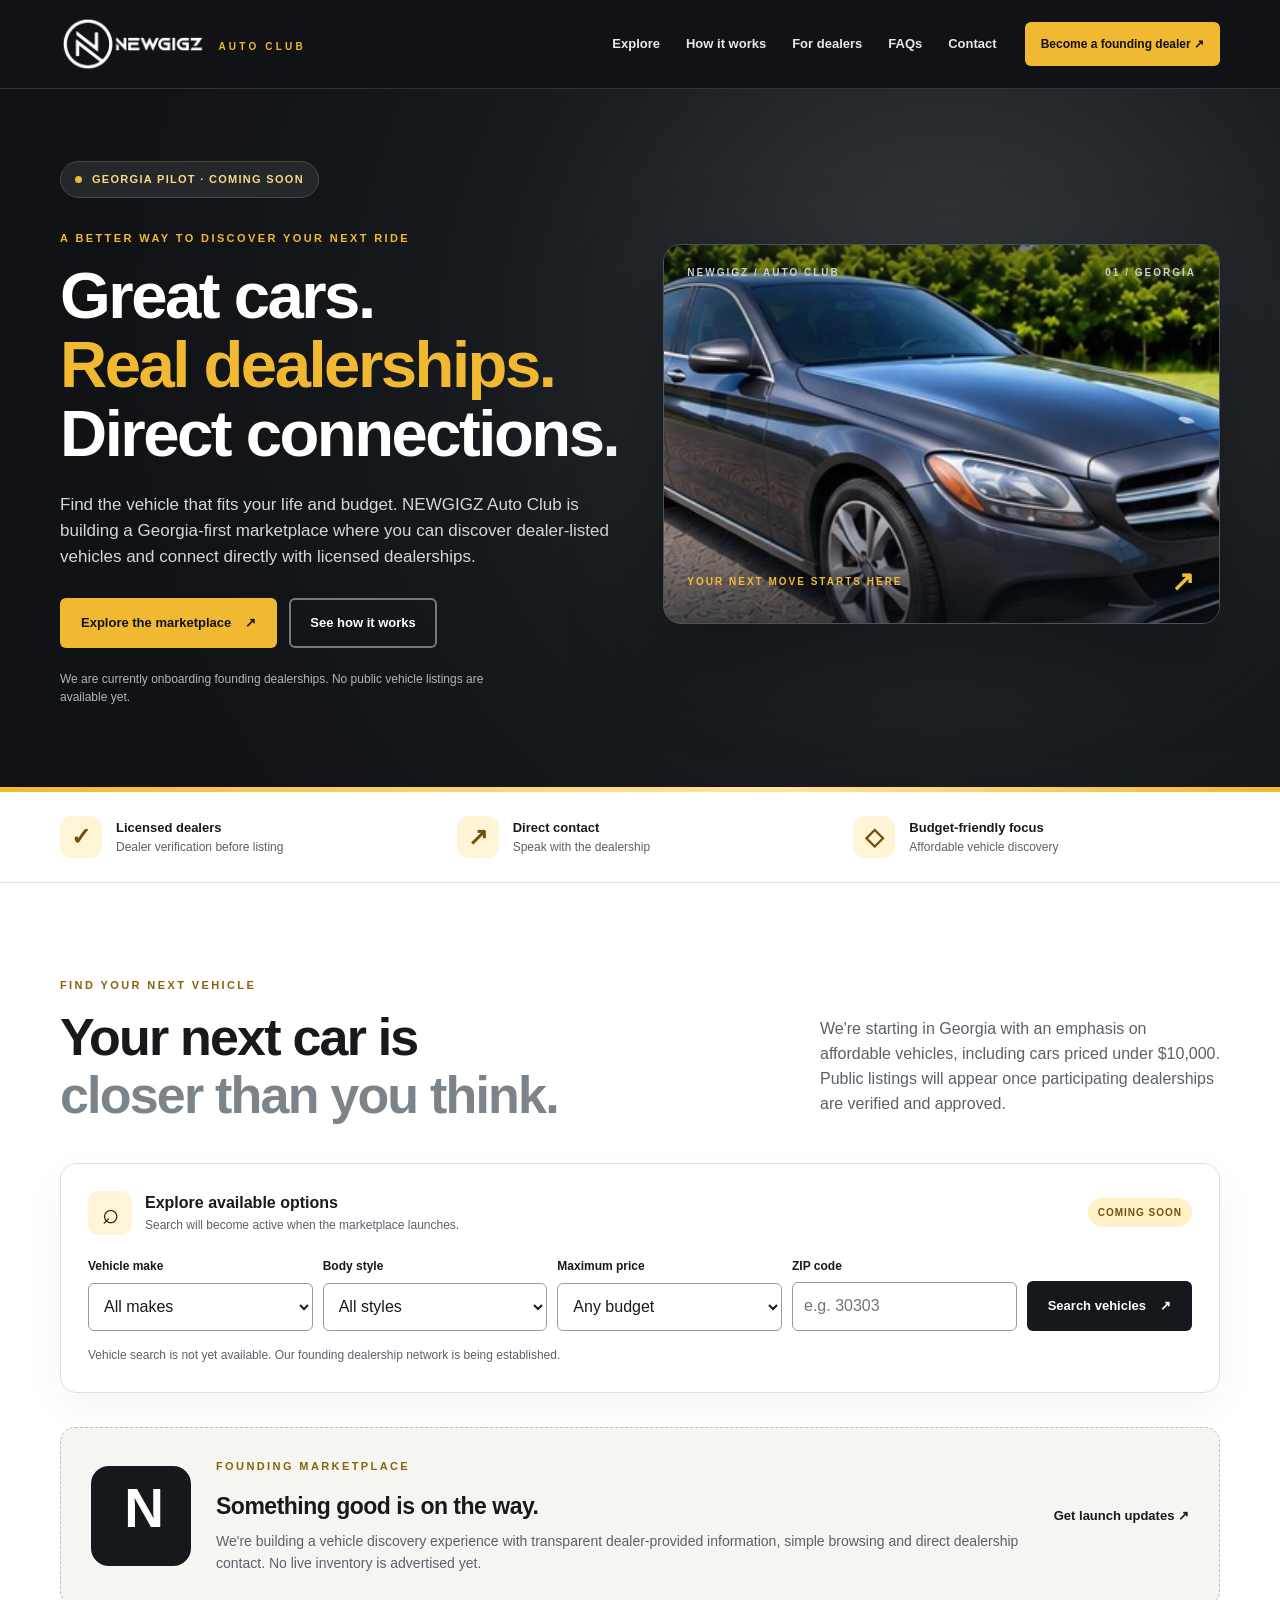
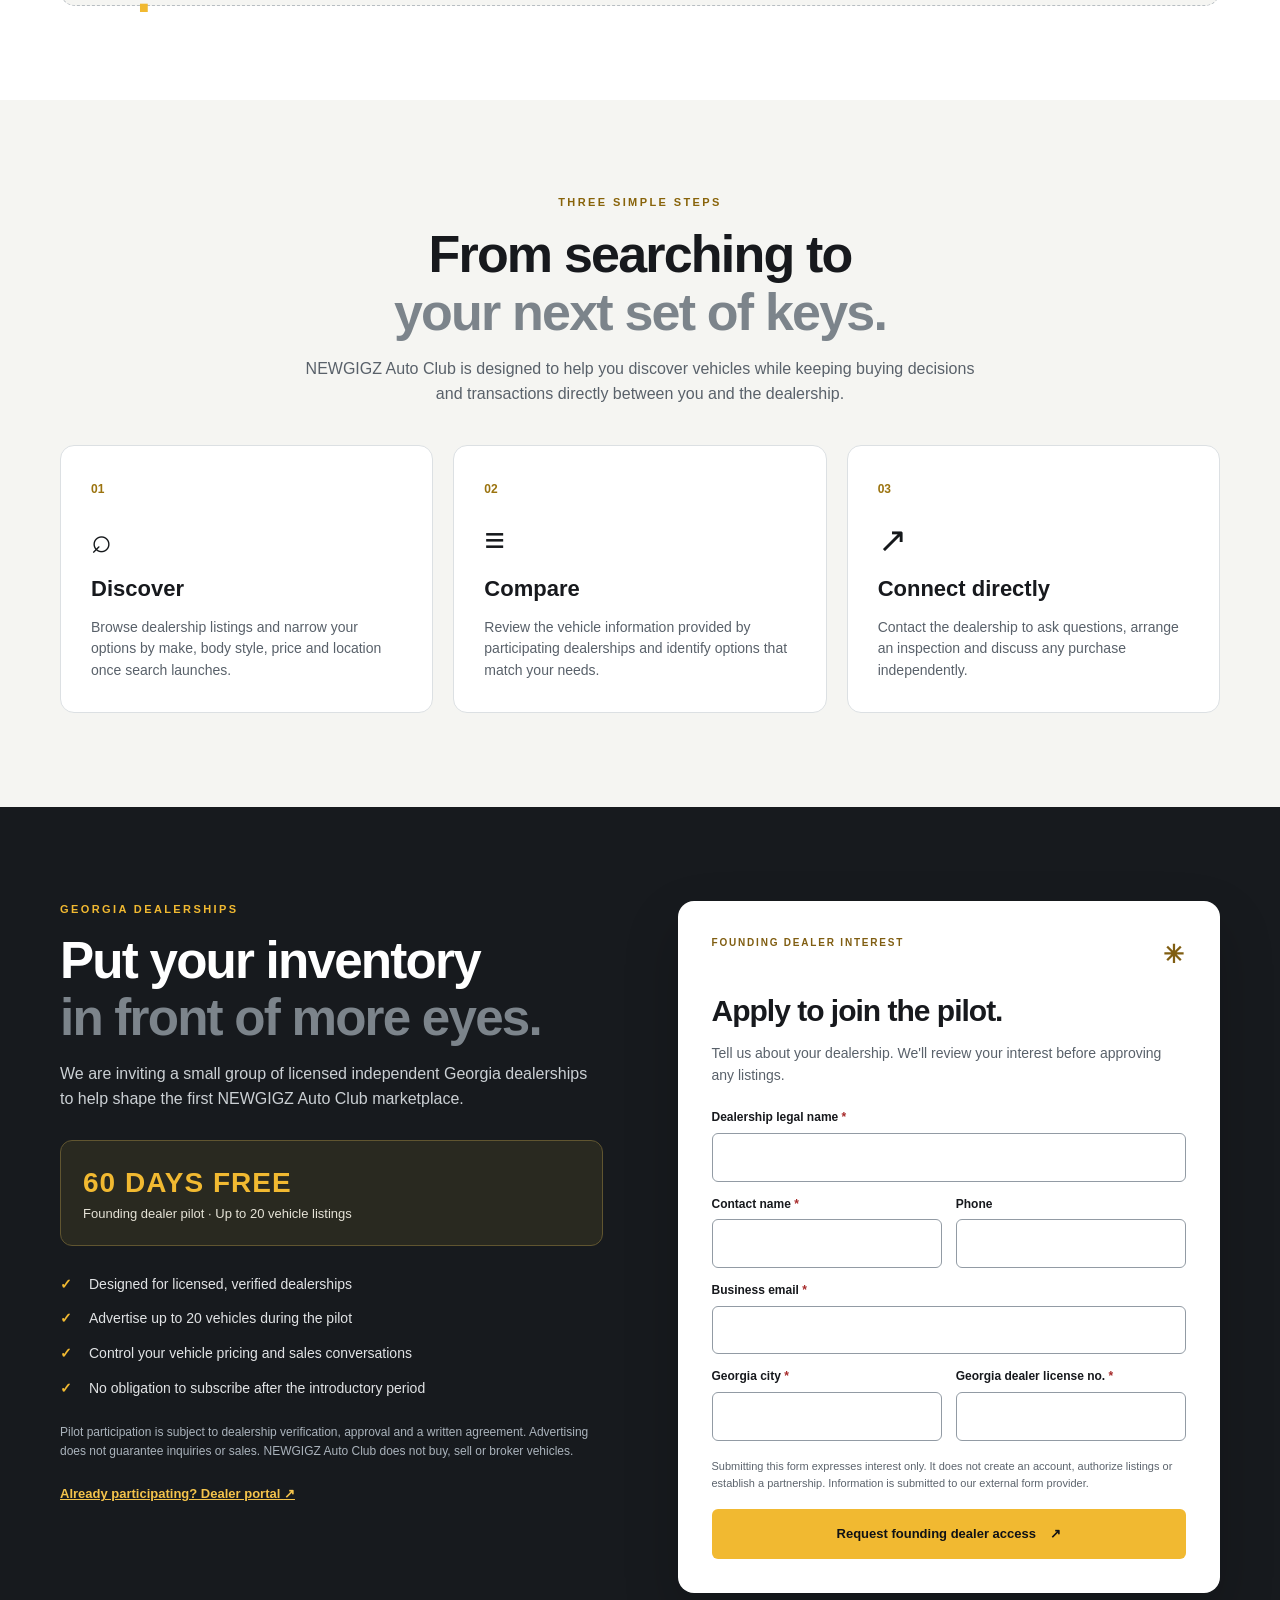
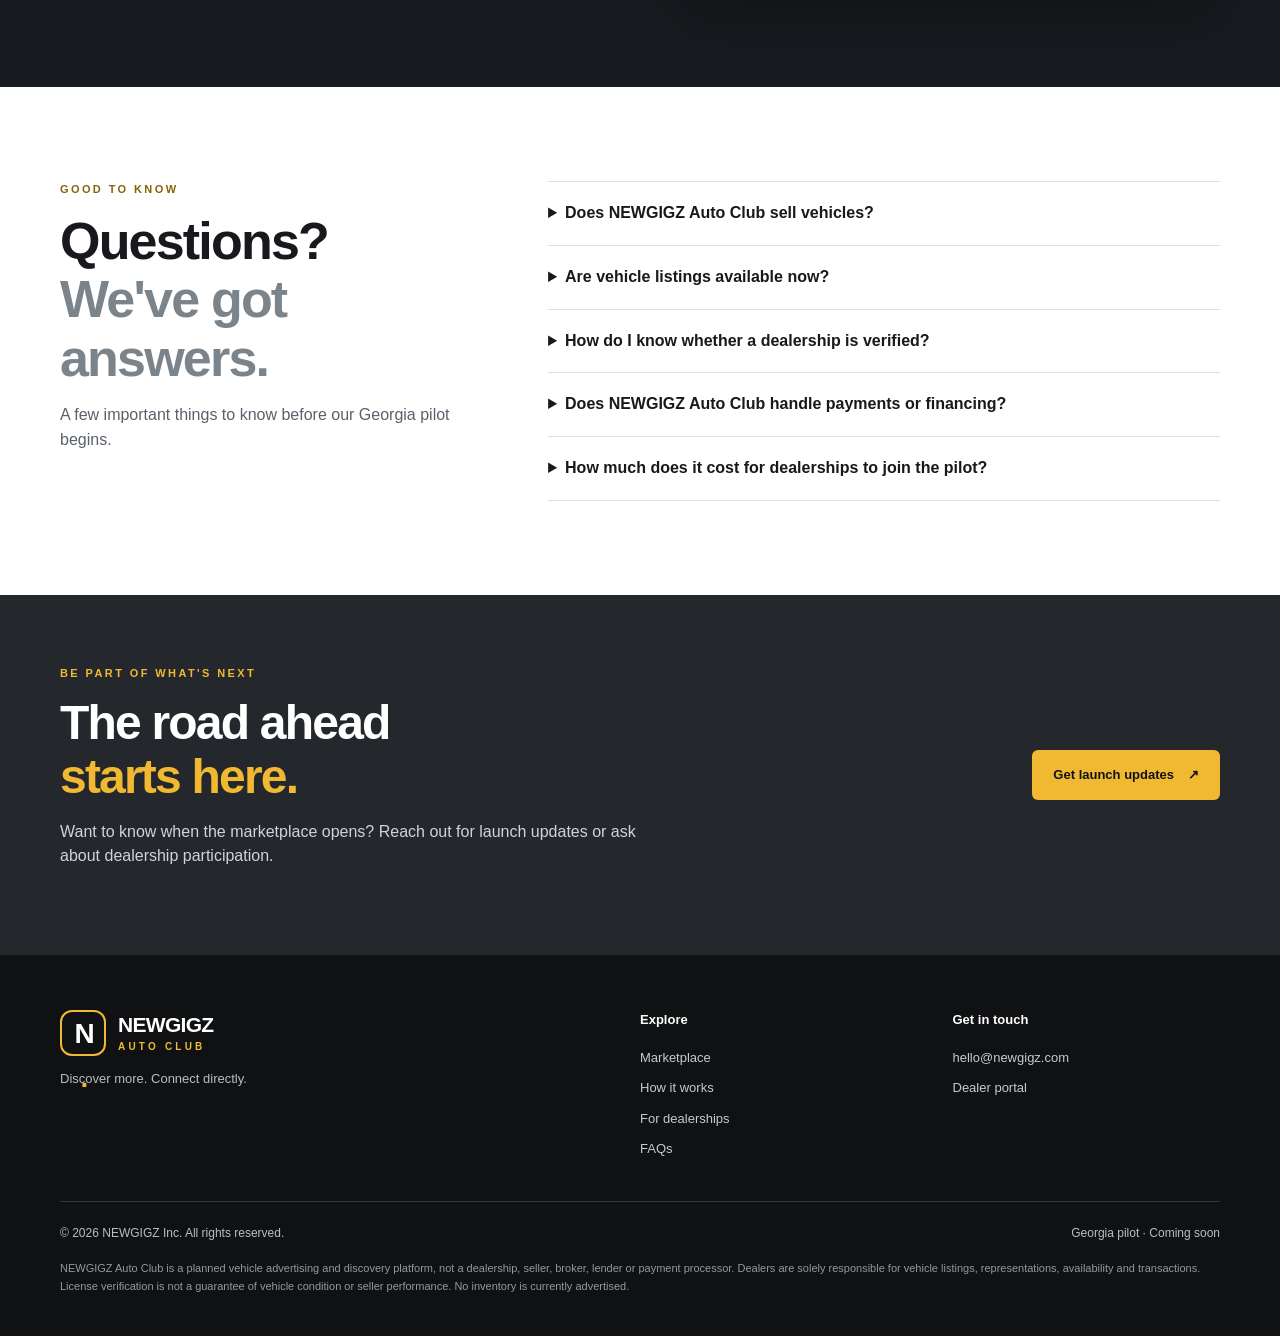
==== commit c87fed8d: "Restore official NEWGIGZ logo" ====
--- a/index.html
+++ b/index.html
@@ -14,7 +14,11 @@
 <body>
 <a class="skip" href="#main">Skip to main content</a>
 <header class="site-header"><div class="container header-inner">
-<a class="brand" href="index.html" aria-label="NEWGIGZ Auto Club home"><span class="brand-symbol" aria-hidden="true">N<span>.</span></span><span class="brand-name">NEWGIGZ<small>AUTO CLUB</small></span></a>
+
+<a class="brand" href="index.html" aria-label="NEWGIGZ Auto Club home">
+  <img src="newgigz-logo.png" alt="NEWGIGZ official logo" style="max-width:170px;max-height:56px;width:auto;height:auto;object-fit:contain;">
+  <span class="brand-name"><small>AUTO CLUB</small></span>
+</a>
 <button id="menu-toggle" class="menu-toggle" type="button" aria-controls="main-nav" aria-expanded="false">Menu <span aria-hidden="true">☰</span></button>
 <nav id="main-nav" class="main-nav" aria-label="Main navigation"><a href="#discover">Explore</a><a href="#how">How it works</a><a href="#dealers">For dealers</a><a href="#faq">FAQs</a><a href="#contact">Contact</a></nav>
 <a class="header-action" href="#dealers">Become a founding dealer <span aria-hidden="true">↗</span></a>
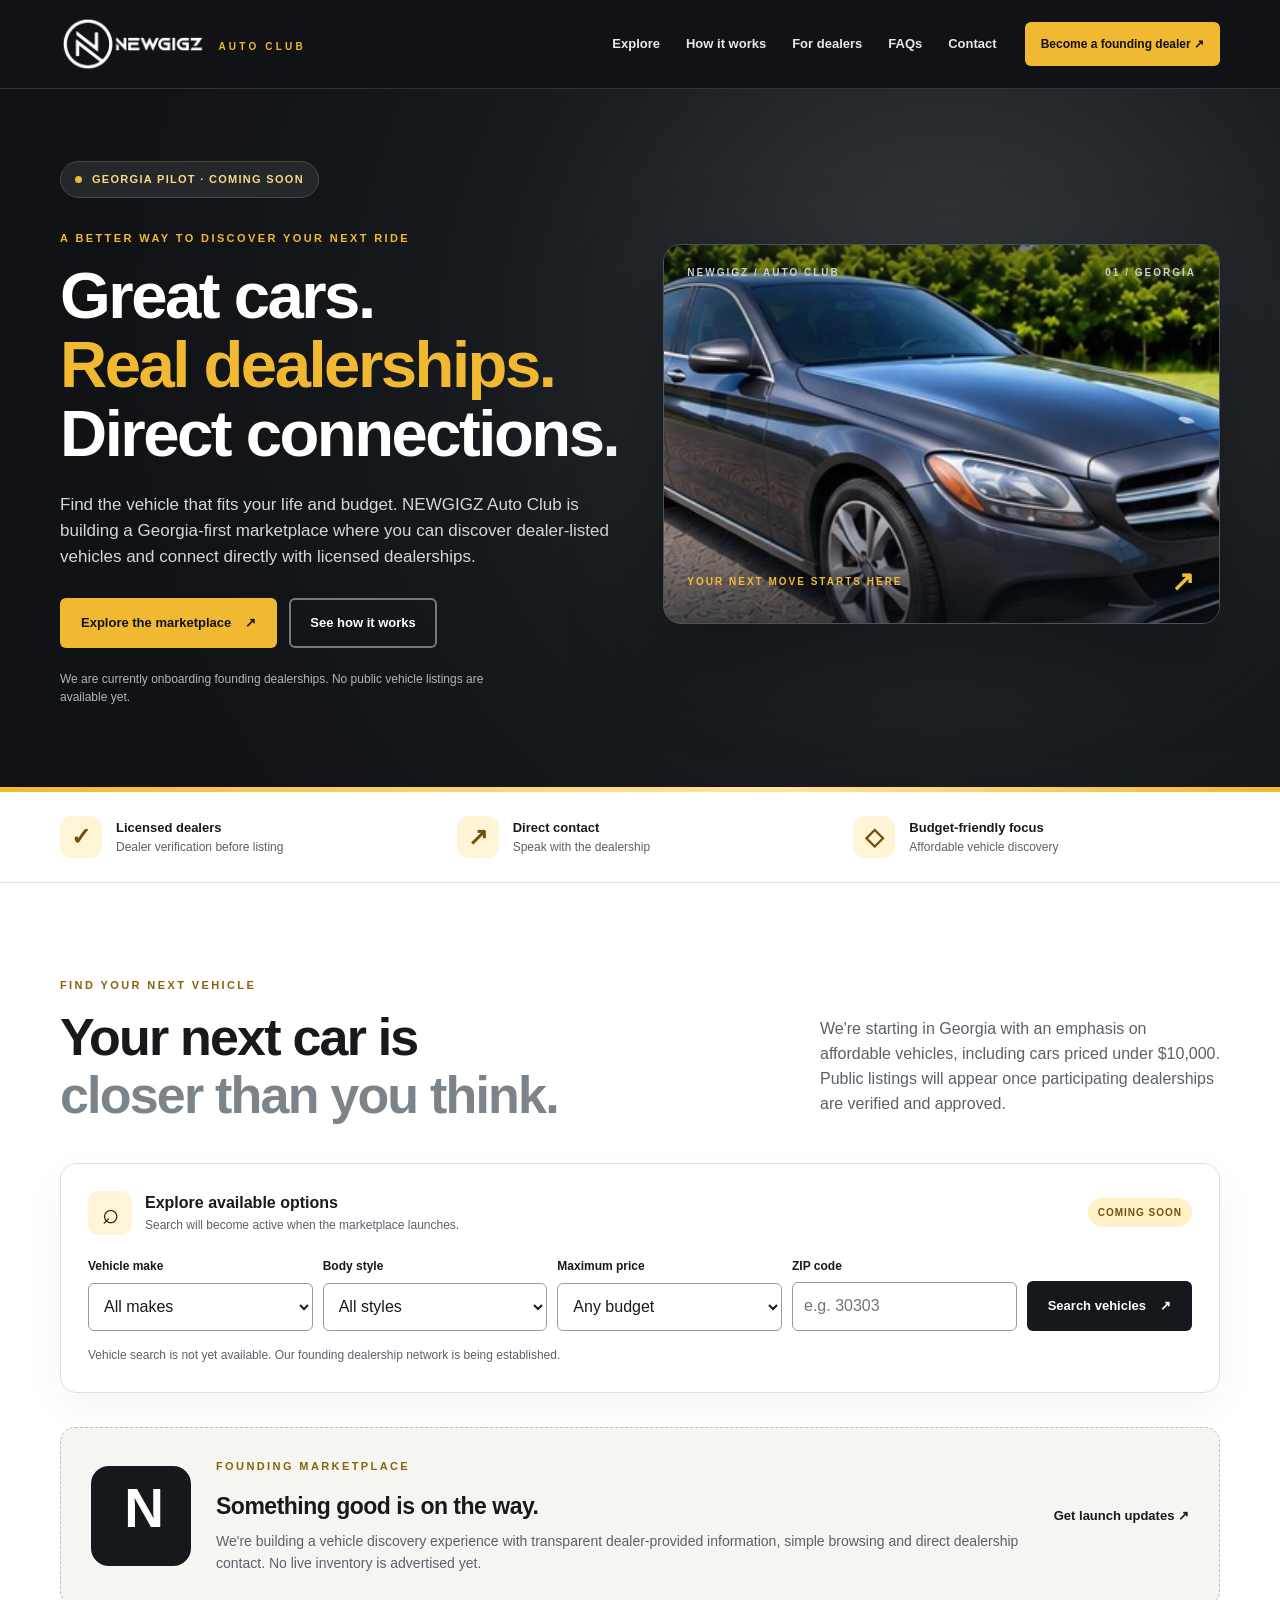
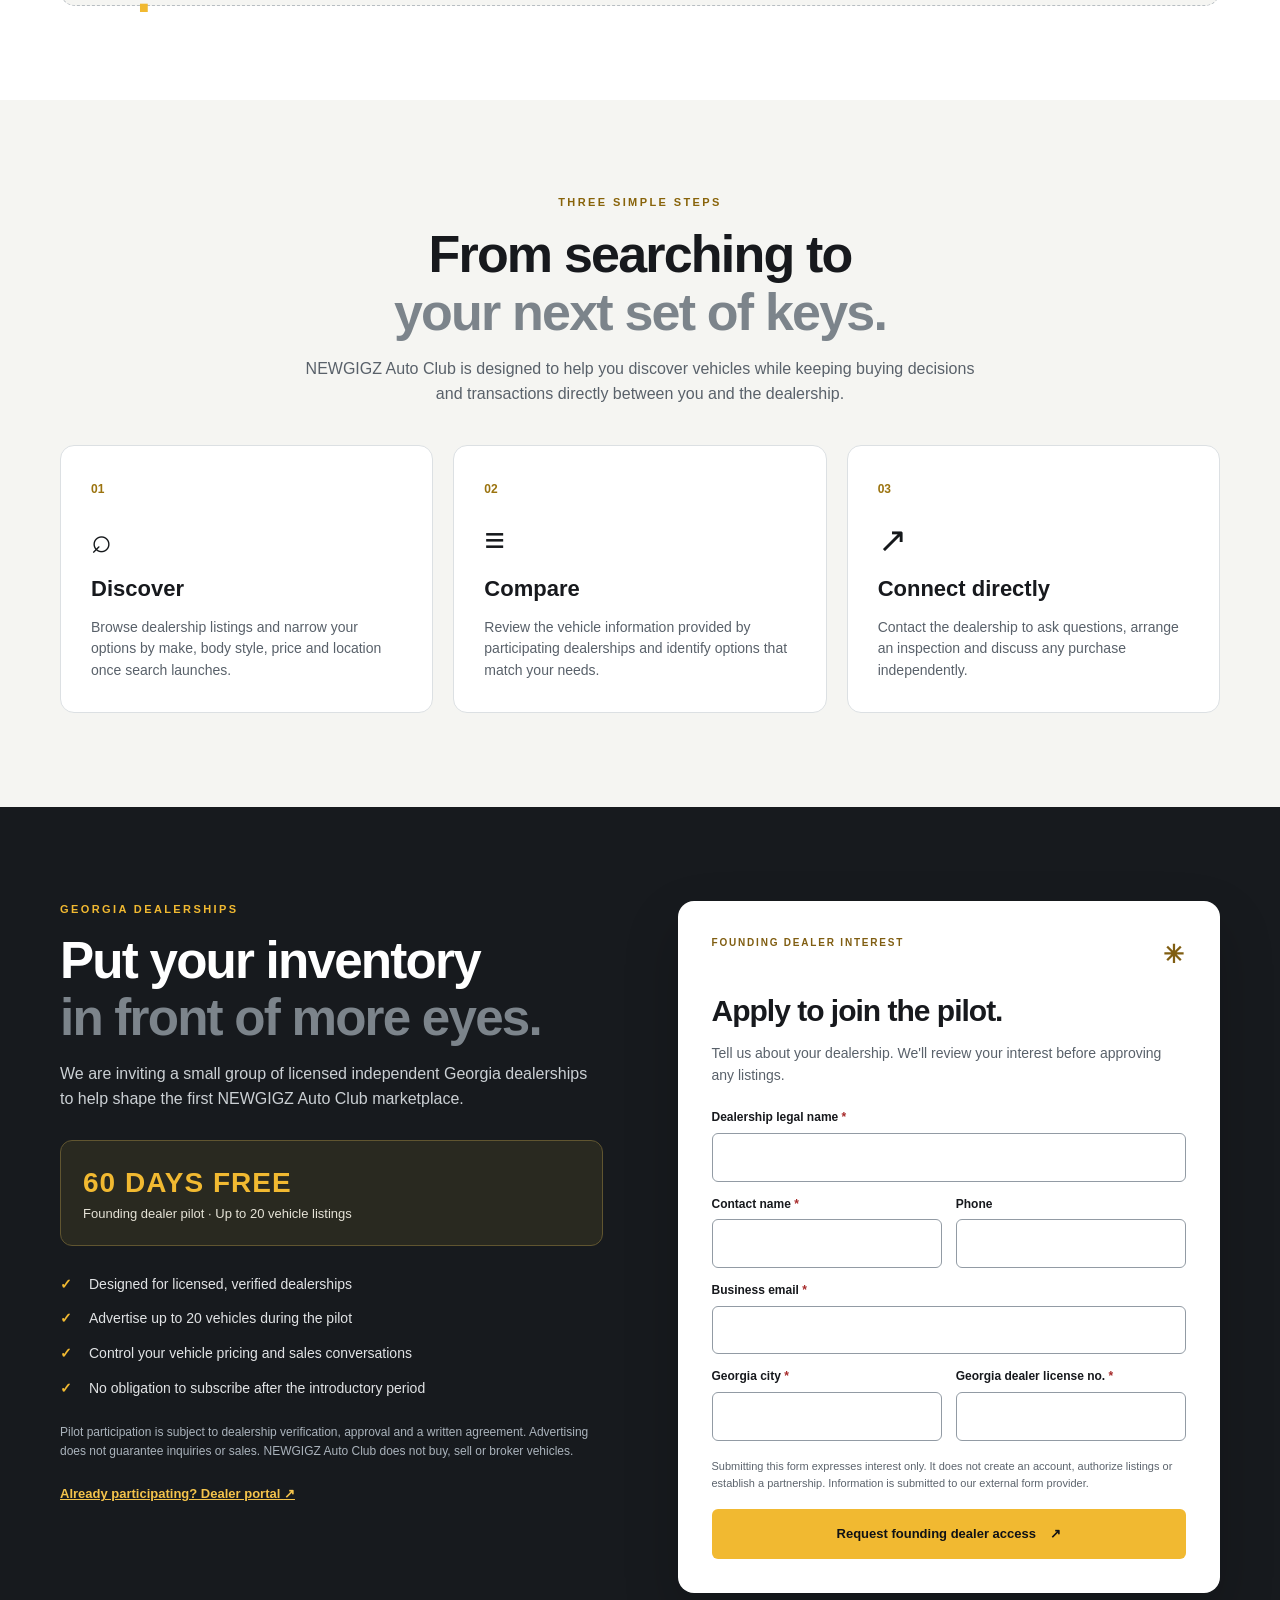
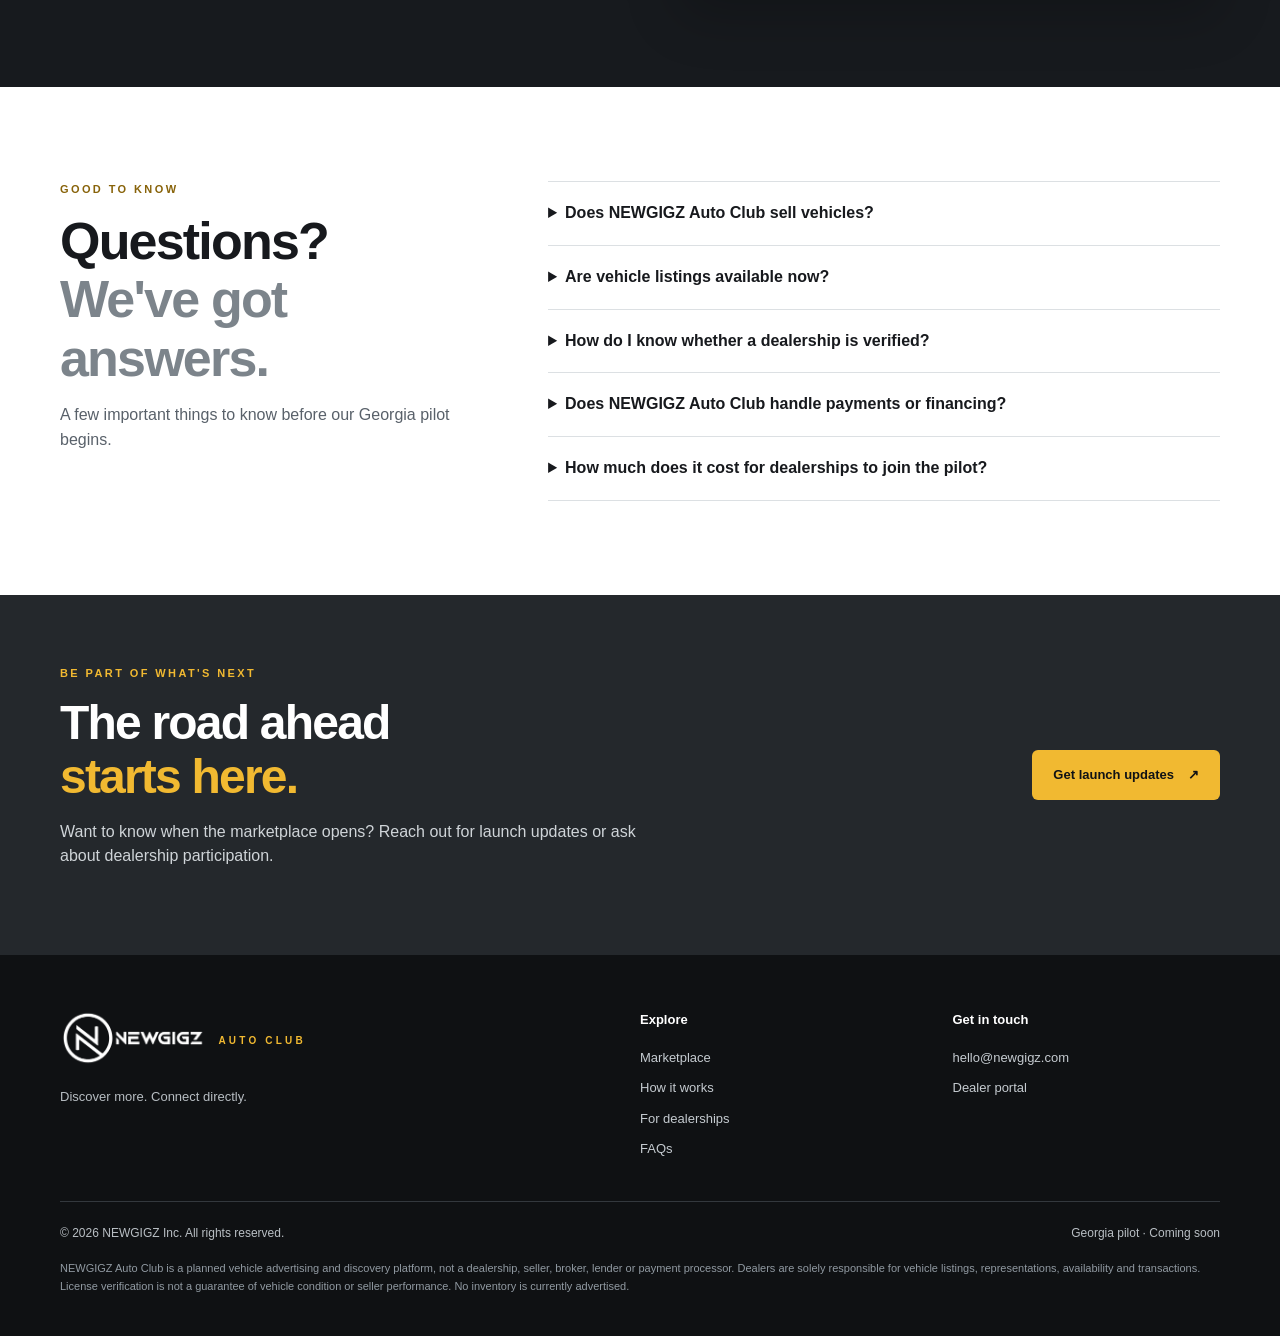
==== commit 14c45ae9: "Add files via upload" ====
--- a/index.html
+++ b/index.html
@@ -37,6 +37,6 @@
 <section id="faq" class="section faq-section"><div class="container faq-layout"><div><p class="eyebrow eyebrow-dark">GOOD TO KNOW</p><h2>Questions?<br><span>We've got answers.</span></h2><p class="muted">A few important things to know before our Georgia pilot begins.</p></div><div class="faq-items"><details><summary>Does NEWGIGZ Auto Club sell vehicles?</summary><p>No. NEWGIGZ Auto Club is an advertising and vehicle-discovery platform. Vehicles are offered by independent dealerships. Buyers communicate and transact directly with dealerships.</p></details><details><summary>Are vehicle listings available now?</summary><p>Not yet. The marketplace is preparing for its Georgia pilot. Public listings will appear after dealerships have completed verification and their listings are approved.</p></details><details><summary>How do I know whether a dealership is verified?</summary><p>Participating dealerships must undergo license and account verification before advertising. Verification does not guarantee a vehicle's condition, title, history or the dealership's performance. Buyers should conduct independent checks.</p></details><details><summary>Does NEWGIGZ Auto Club handle payments or financing?</summary><p>No. We do not process vehicle purchases, financing, deposits, title transfers or negotiations. These arrangements are handled directly between the buyer and the dealership.</p></details><details><summary>How much does it cost for dealerships to join the pilot?</summary><p>Selected founding dealerships may advertise up to 20 vehicles free for 60 days, subject to verification, approval and a written agreement. There is no obligation to subscribe after the pilot.</p></details></div></div></section>
 <section id="contact" class="contact-section"><div class="container contact-layout"><div><p class="eyebrow">BE PART OF WHAT'S NEXT</p><h2>The road ahead<br><span>starts here.</span></h2><p>Want to know when the marketplace opens? Reach out for launch updates or ask about dealership participation.</p></div><a class="btn btn-gold" href="mailto:hello@newgigz.com?subject=Auto%20Club%20Launch%20Updates">Get launch updates <span aria-hidden="true">↗</span></a></div></section>
 </main>
-<footer class="site-footer"><div class="container footer-top"><div><a class="brand footer-brand" href="index.html"><span class="brand-symbol" aria-hidden="true">N<span>.</span></span><span class="brand-name">NEWGIGZ<small>AUTO CLUB</small></span></a><p>Discover more. Connect directly.</p></div><div><strong>Explore</strong><a href="#discover">Marketplace</a><a href="#how">How it works</a><a href="#dealers">For dealerships</a><a href="#faq">FAQs</a></div><div><strong>Get in touch</strong><a href="mailto:hello@newgigz.com">hello@newgigz.com</a><a href="dealer.html">Dealer portal</a></div></div><div class="container footer-bottom"><span>© <span id="year">2026</span> NEWGIGZ Inc. All rights reserved.</span><span>Georgia pilot · Coming soon</span></div><p class="container disclaimer">NEWGIGZ Auto Club is a planned vehicle advertising and discovery platform, not a dealership, seller, broker, lender or payment processor. Dealers are solely responsible for vehicle listings, representations, availability and transactions. License verification is not a guarantee of vehicle condition or seller performance. No inventory is currently advertised.</p></footer>
+<footer class="site-footer"><div class="container footer-top"><div><a class="brand footer-brand" href="index.html"><img src="newgigz-logo.png" alt="NEWGIGZ official logo" style="max-width:170px;max-height:56px;width:auto;height:auto;object-fit:contain;"><span class="brand-name"><small>AUTO CLUB</small></span></a><p>Discover more. Connect directly.</p></div><div><strong>Explore</strong><a href="#discover">Marketplace</a><a href="#how">How it works</a><a href="#dealers">For dealerships</a><a href="#faq">FAQs</a></div><div><strong>Get in touch</strong><a href="mailto:hello@newgigz.com">hello@newgigz.com</a><a href="dealer.html">Dealer portal</a></div></div><div class="container footer-bottom"><span>© <span id="year">2026</span> NEWGIGZ Inc. All rights reserved.</span><span>Georgia pilot · Coming soon</span></div><p class="container disclaimer">NEWGIGZ Auto Club is a planned vehicle advertising and discovery platform, not a dealership, seller, broker, lender or payment processor. Dealers are solely responsible for vehicle listings, representations, availability and transactions. License verification is not a guarantee of vehicle condition or seller performance. No inventory is currently advertised.</p></footer>
 <script src="script.js" defer></script>
 </body></html>
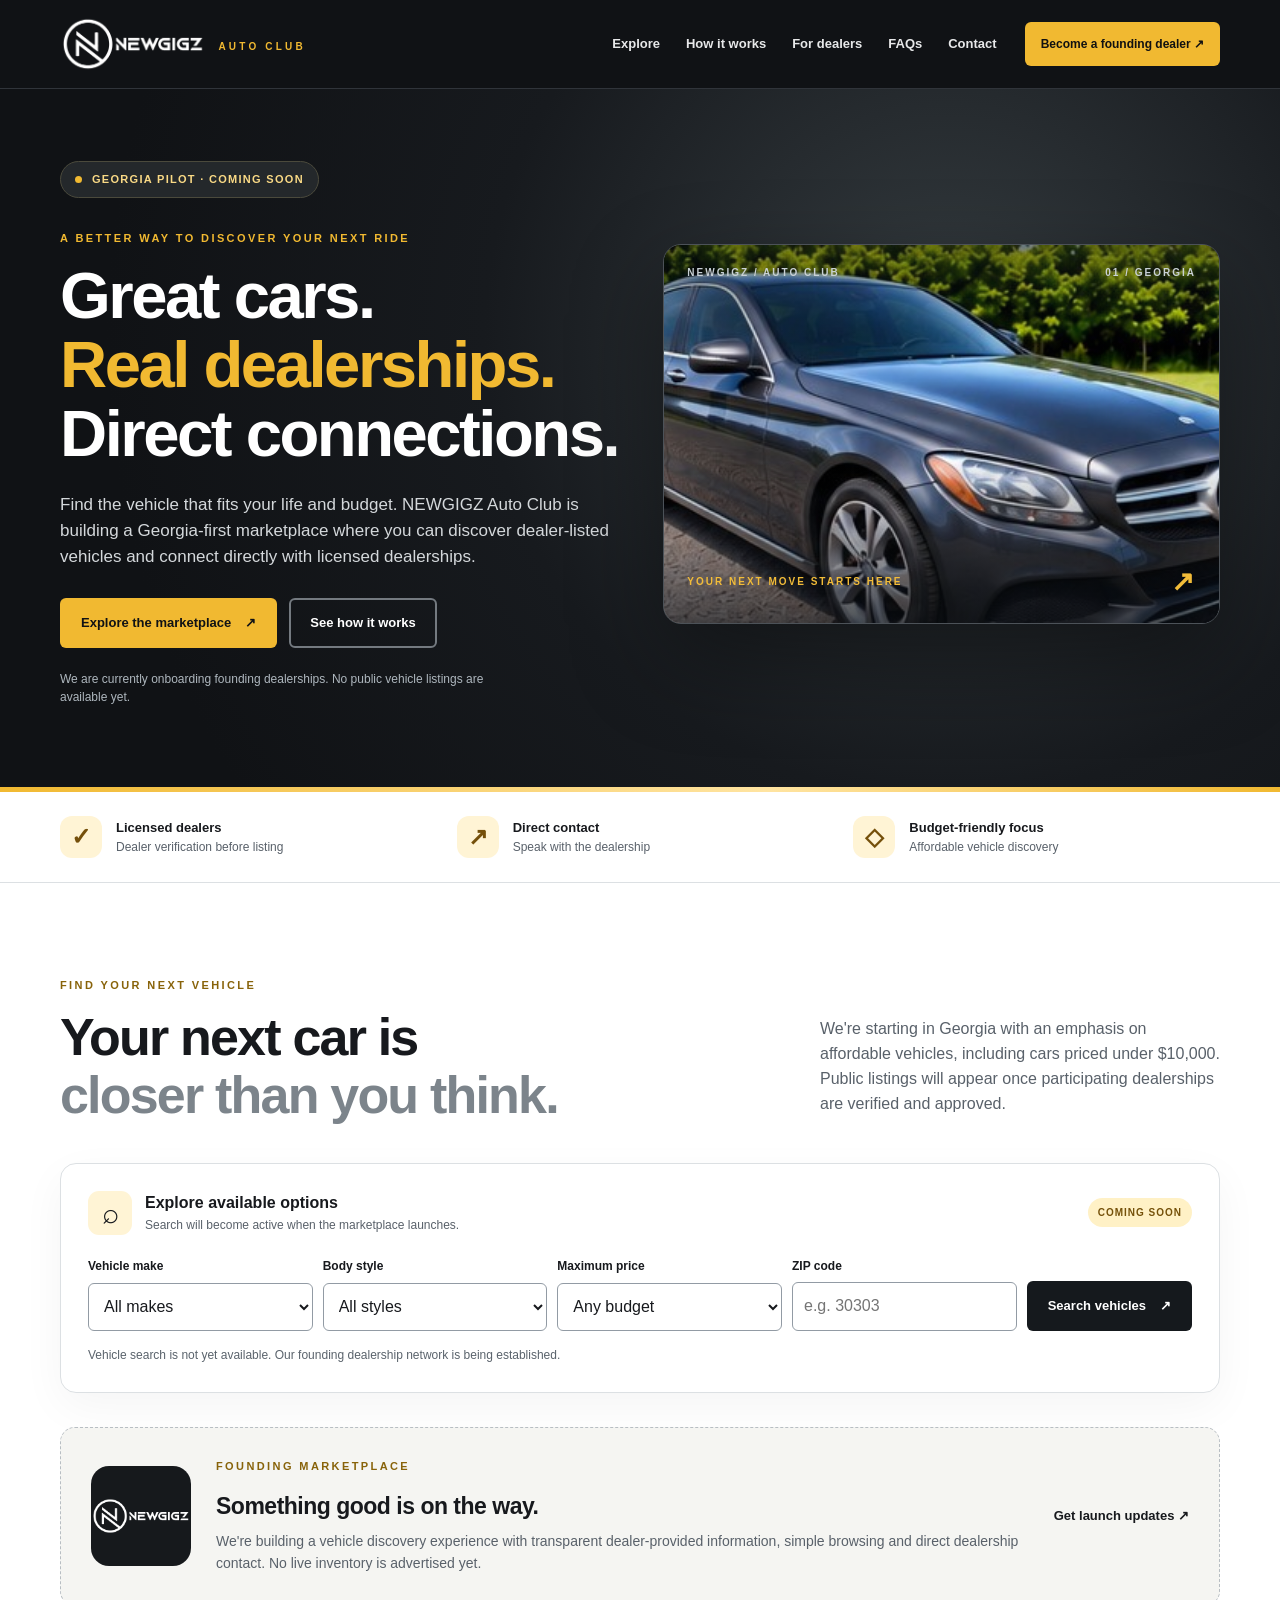
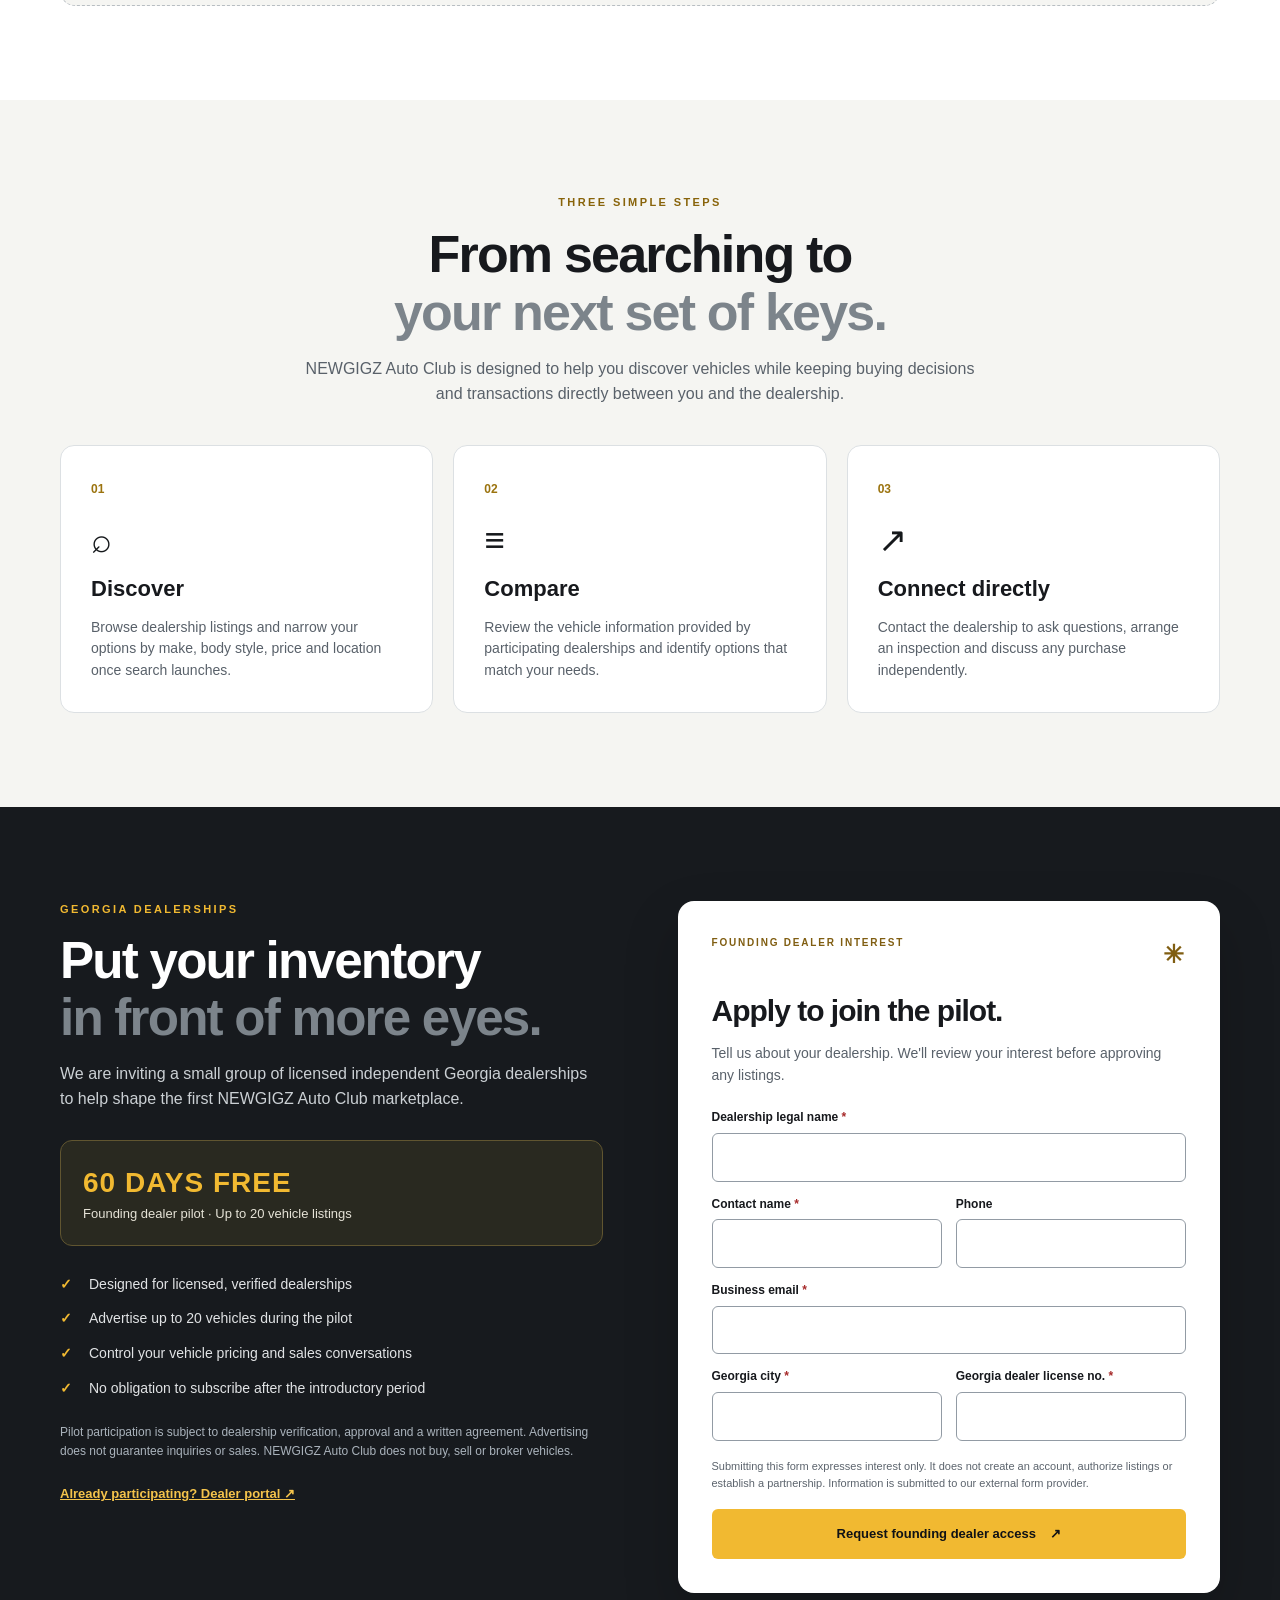
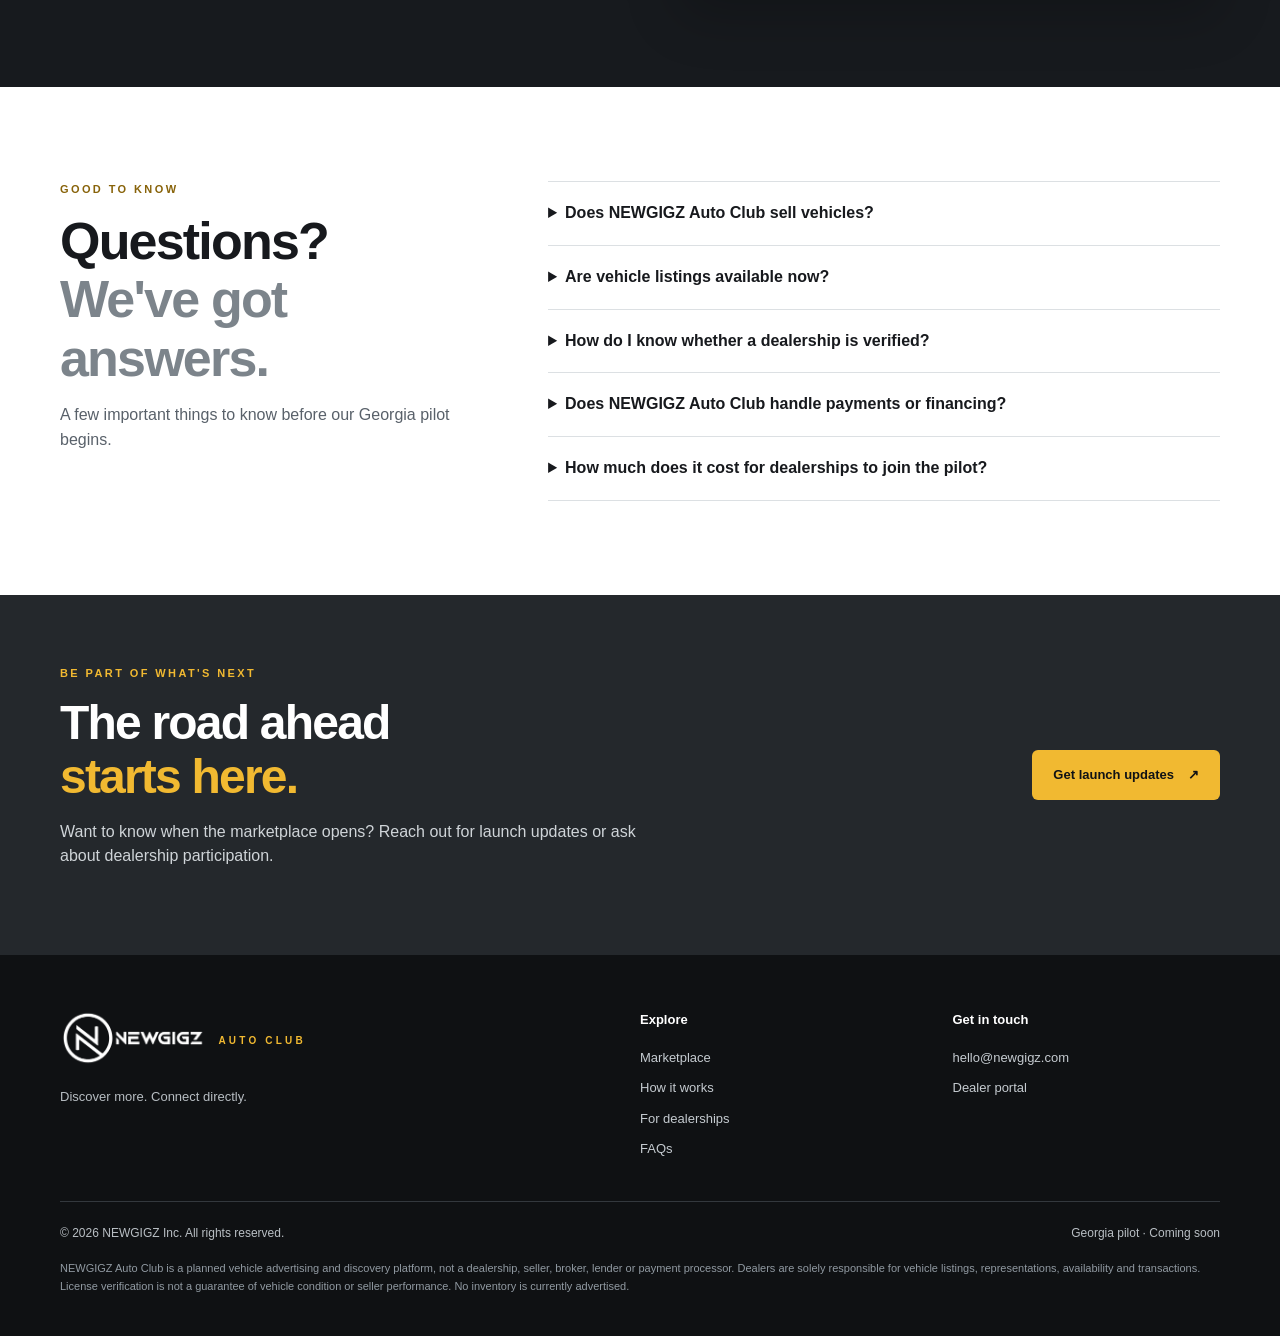
==== commit 5271cd3f: "Add files via upload" ====
--- a/index.html
+++ b/index.html
@@ -30,7 +30,7 @@
 <section class="benefit-band" aria-label="Marketplace benefits"><div class="container benefits"><div><span class="benefit-icon" aria-hidden="true">✓</span><span><strong>Licensed dealers</strong><small>Dealer verification before listing</small></span></div><div><span class="benefit-icon" aria-hidden="true">↗</span><span><strong>Direct contact</strong><small>Speak with the dealership</small></span></div><div><span class="benefit-icon" aria-hidden="true">◇</span><span><strong>Budget-friendly focus</strong><small>Affordable vehicle discovery</small></span></div></div></section>
 <section id="discover" class="section discover"><div class="container"><div class="section-header"><div><p class="eyebrow eyebrow-dark">FIND YOUR NEXT VEHICLE</p><h2>Your next car is<br><span>closer than you think.</span></h2></div><p>We're starting in Georgia with an emphasis on affordable vehicles, including cars priced under $10,000. Public listings will appear once participating dealerships are verified and approved.</p></div>
 <div class="search-panel"><div class="search-heading"><span class="search-mark" aria-hidden="true">⌕</span><div><strong>Explore available options</strong><small>Search will become active when the marketplace launches.</small></div><span class="coming-pill">COMING SOON</span></div><form id="search" class="search-grid" novalidate><div><label for="make">Vehicle make</label><select id="make" name="make"><option value="">All makes</option><option>Toyota</option><option>Honda</option><option>Lexus</option><option>BMW</option><option>Mercedes-Benz</option><option>Ford</option><option>Chevrolet</option><option>Hyundai</option><option>Nissan</option><option>Kia</option></select></div><div><label for="body">Body style</label><select id="body" name="body"><option value="">All styles</option><option>Sedan</option><option>SUV</option><option>Truck</option><option>Coupe</option><option>Van</option></select></div><div><label for="budget">Maximum price</label><select id="budget" name="budget"><option value="">Any budget</option><option value="5000">$5,000</option><option value="10000">$10,000</option><option value="15000">$15,000</option><option value="20000">$20,000</option><option value="40000">$40,000</option></select></div><div><label for="zip">ZIP code</label><input id="zip" name="zip" inputmode="numeric" pattern="[0-9]{5}" maxlength="5" placeholder="e.g. 30303"></div><button class="btn btn-dark" type="submit">Search vehicles <span aria-hidden="true">↗</span></button></form><p id="search-status" class="search-status" role="status" aria-live="polite">Vehicle search is not yet available. Our founding dealership network is being established.</p></div>
-<div class="launch-card"><div class="launch-icon" aria-hidden="true">N<span>.</span></div><div><p class="eyebrow eyebrow-dark">FOUNDING MARKETPLACE</p><h3>Something good is on the way.</h3><p>We're building a vehicle discovery experience with transparent dealer-provided information, simple browsing and direct dealership contact. No live inventory is advertised yet.</p></div><a class="text-link" href="#contact">Get launch updates <span aria-hidden="true">↗</span></a></div></div></section>
+<div class="launch-card"><div class="launch-icon" aria-hidden="true"><img src="newgigz-logo.png" alt="" style="display:block;max-width:100%;max-height:100%;width:auto;height:auto;object-fit:contain;"></div><div><p class="eyebrow eyebrow-dark">FOUNDING MARKETPLACE</p><h3>Something good is on the way.</h3><p>We're building a vehicle discovery experience with transparent dealer-provided information, simple browsing and direct dealership contact. No live inventory is advertised yet.</p></div><a class="text-link" href="#contact">Get launch updates <span aria-hidden="true">↗</span></a></div></div></section>
 <section id="how" class="section how"><div class="container"><div class="centered"><p class="eyebrow eyebrow-dark">THREE SIMPLE STEPS</p><h2>From searching to<br><span>your next set of keys.</span></h2><p>NEWGIGZ Auto Club is designed to help you discover vehicles while keeping buying decisions and transactions directly between you and the dealership.</p></div><div class="step-grid"><article><span class="step-number">01</span><div class="step-symbol" aria-hidden="true">⌕</div><h3>Discover</h3><p>Browse dealership listings and narrow your options by make, body style, price and location once search launches.</p></article><article><span class="step-number">02</span><div class="step-symbol" aria-hidden="true">≡</div><h3>Compare</h3><p>Review the vehicle information provided by participating dealerships and identify options that match your needs.</p></article><article><span class="step-number">03</span><div class="step-symbol" aria-hidden="true">↗</div><h3>Connect directly</h3><p>Contact the dealership to ask questions, arrange an inspection and discuss any purchase independently.</p></article></div></div></section>
 <section id="dealers" class="section dealer-section"><div class="container dealer-layout"><div class="dealer-copy"><p class="eyebrow">GEORGIA DEALERSHIPS</p><h2>Put your inventory<br><span>in front of more eyes.</span></h2><p>We are inviting a small group of licensed independent Georgia dealerships to help shape the first NEWGIGZ Auto Club marketplace.</p><div class="offer"><strong>60 DAYS FREE</strong><span>Founding dealer pilot · Up to 20 vehicle listings</span></div><ul class="check-list"><li>Designed for licensed, verified dealerships</li><li>Advertise up to 20 vehicles during the pilot</li><li>Control your vehicle pricing and sales conversations</li><li>No obligation to subscribe after the introductory period</li></ul><p class="dealer-fine">Pilot participation is subject to dealership verification, approval and a written agreement. Advertising does not guarantee inquiries or sales. NEWGIGZ Auto Club does not buy, sell or broker vehicles.</p><a href="dealer.html" class="dealer-portal">Already participating? Dealer portal <span aria-hidden="true">↗</span></a></div>
 <form id="dealer-form" class="dealer-form" action="https://formsubmit.co/hello@newgigz.com" method="POST"><div class="form-top"><span>FOUNDING DEALER INTEREST</span><span class="form-asterisk" aria-hidden="true">✳</span></div><h3>Apply to join the pilot.</h3><p>Tell us about your dealership. We'll review your interest before approving any listings.</p><input type="hidden" name="_subject" value="NEWGIGZ Auto Club Founding Dealer Interest"><input type="hidden" name="_captcha" value="false"><label for="dealer-name">Dealership legal name <span class="required">*</span></label><input id="dealer-name" name="Dealership" autocomplete="organization" required><div class="form-two"><div><label for="person">Contact name <span class="required">*</span></label><input id="person" name="Contact Name" autocomplete="name" required></div><div><label for="phone">Phone</label><input id="phone" name="Phone" type="tel" autocomplete="tel"></div></div><label for="email">Business email <span class="required">*</span></label><input id="email" name="Email" type="email" autocomplete="email" required><div class="form-two"><div><label for="city">Georgia city <span class="required">*</span></label><input id="city" name="City" required></div><div><label for="license">Georgia dealer license no. <span class="required">*</span></label><input id="license" name="License Number" required></div></div><p class="form-note">Submitting this form expresses interest only. It does not create an account, authorize listings or establish a partnership. Information is submitted to our external form provider.</p><button class="btn btn-gold btn-full" type="submit">Request founding dealer access <span aria-hidden="true">↗</span></button></form></div></section>
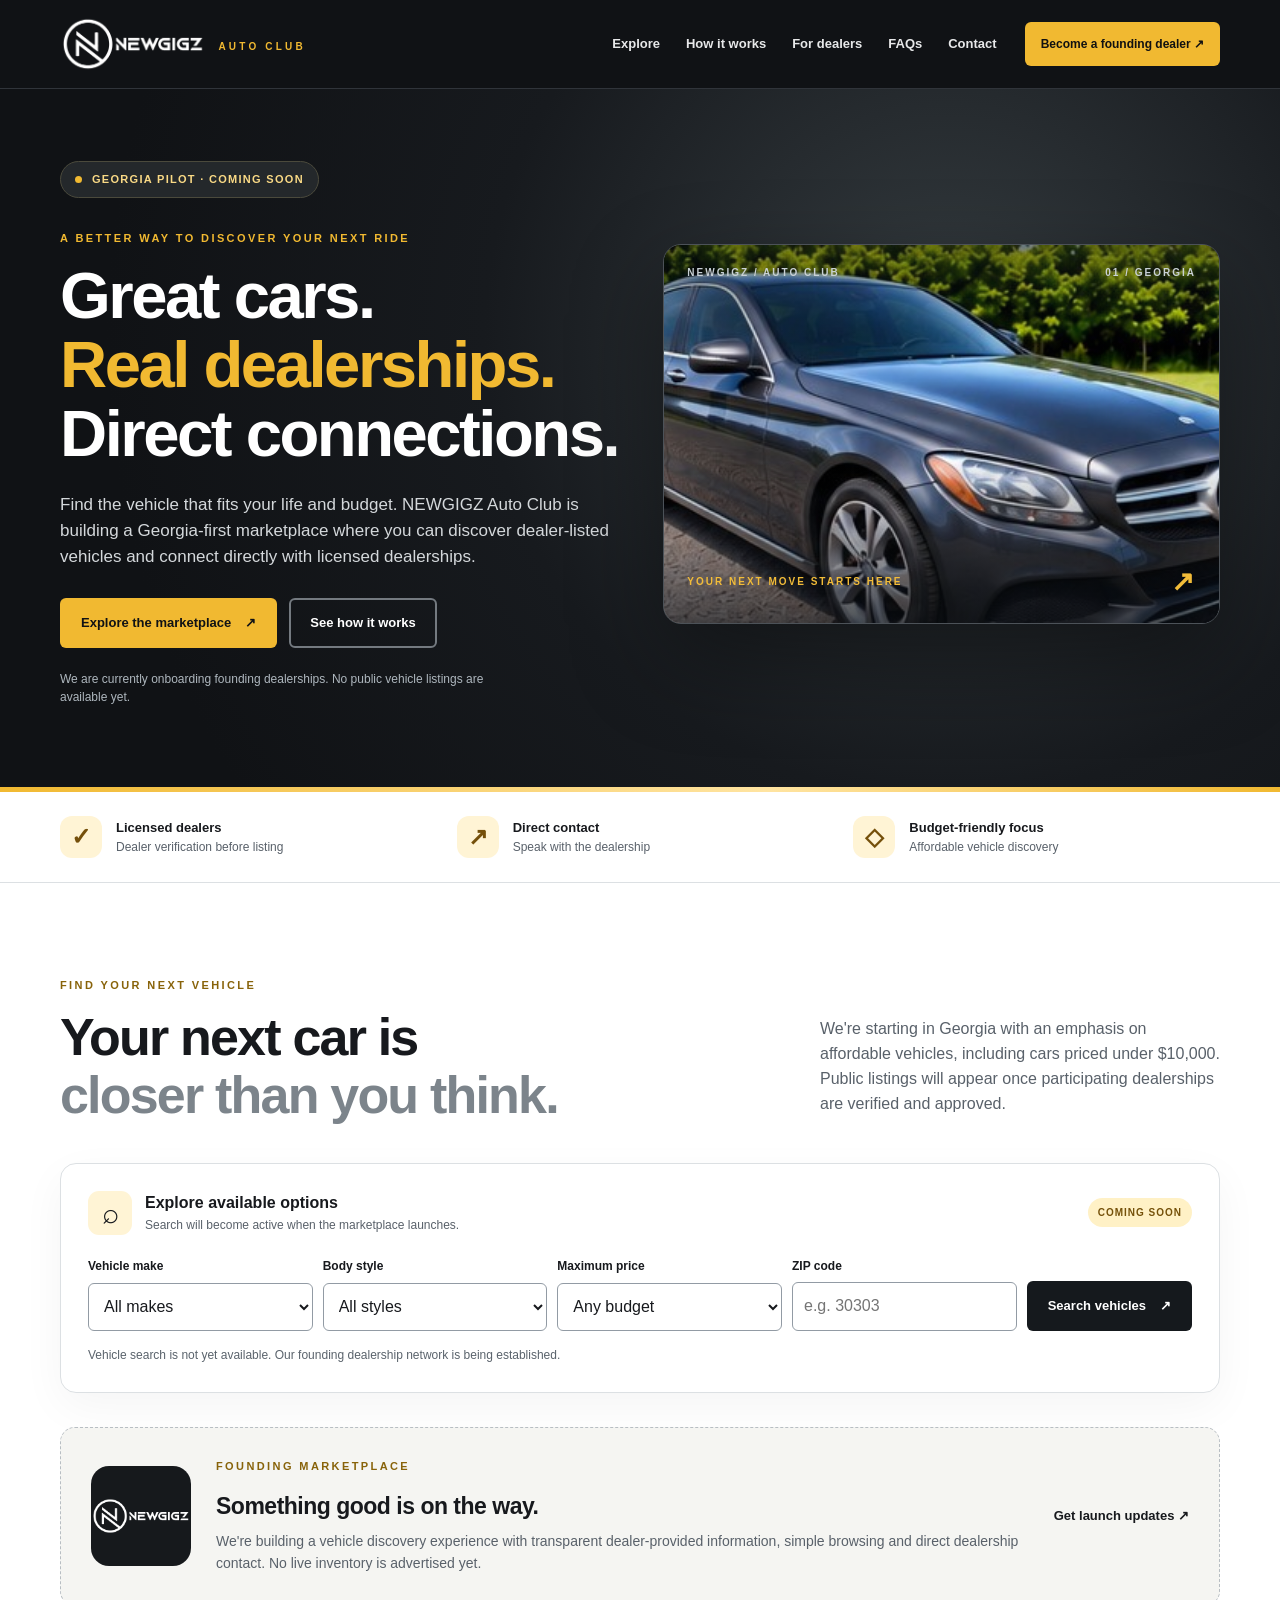
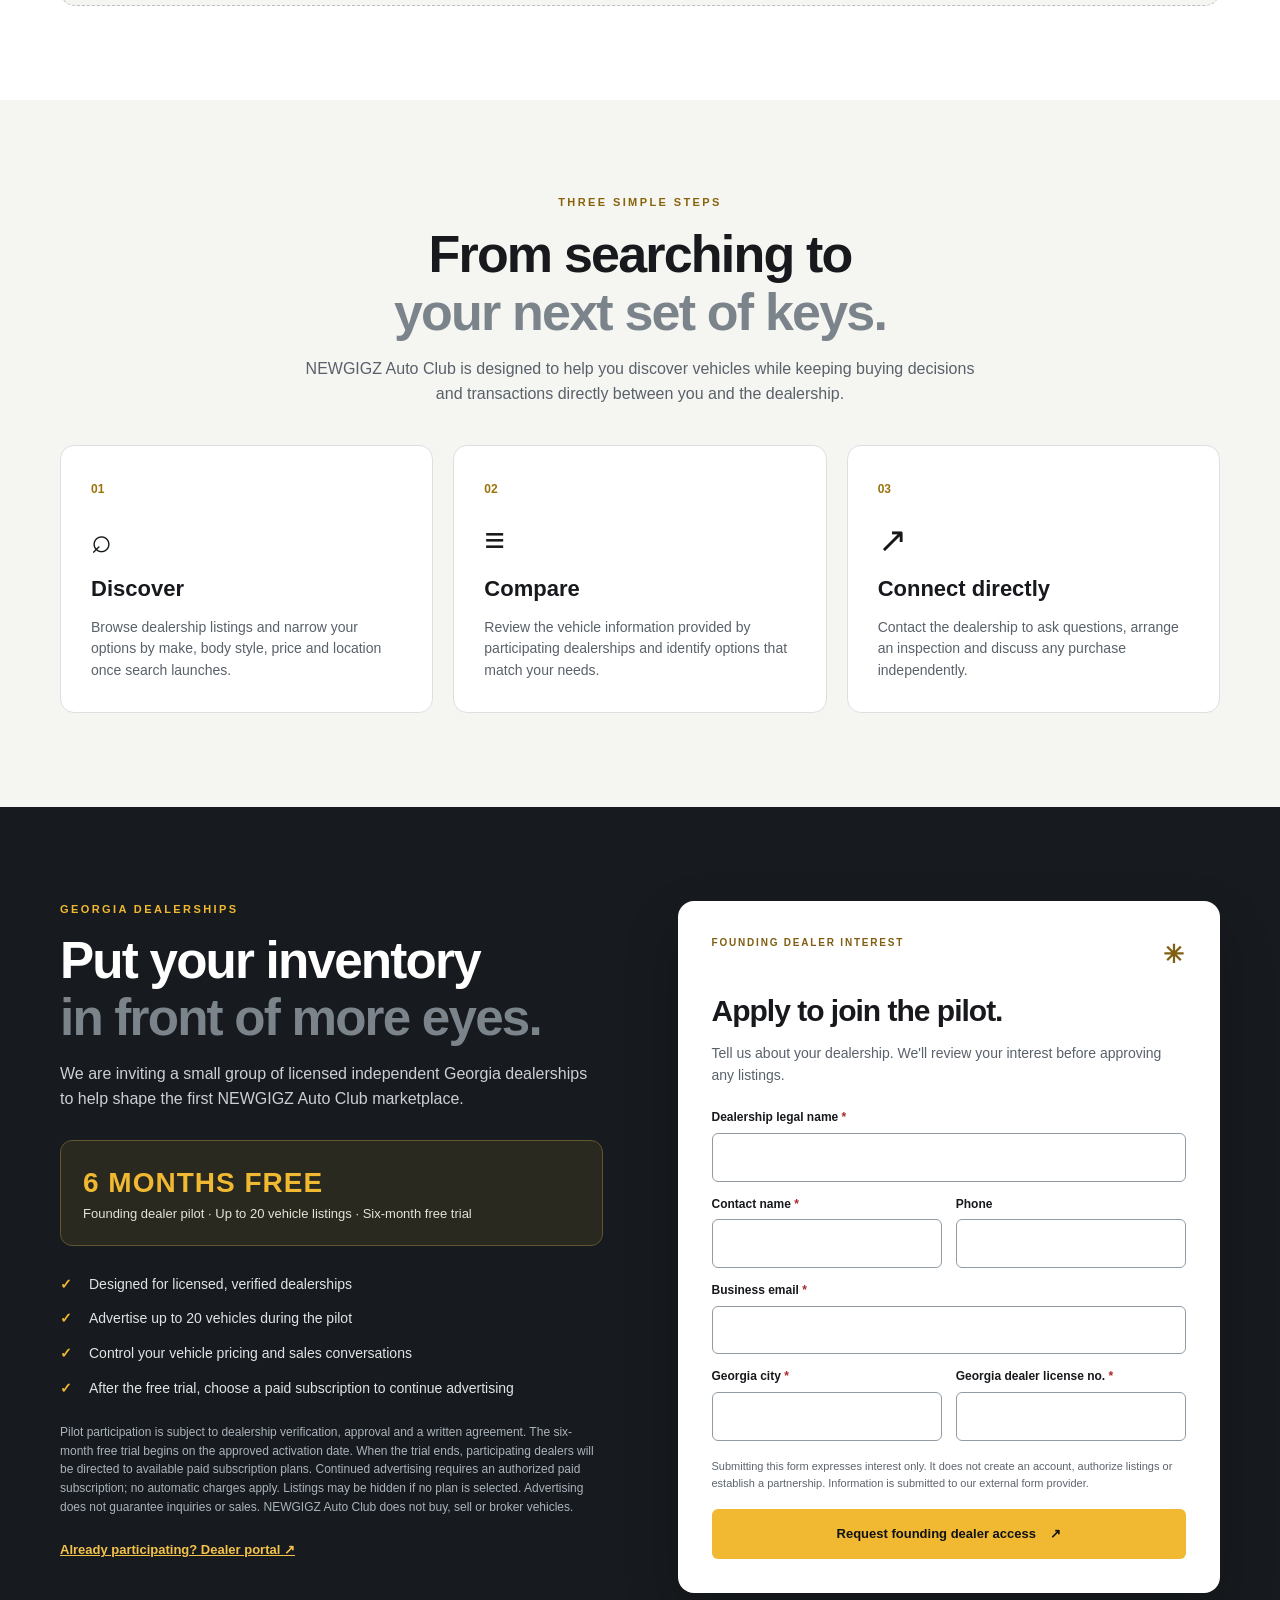
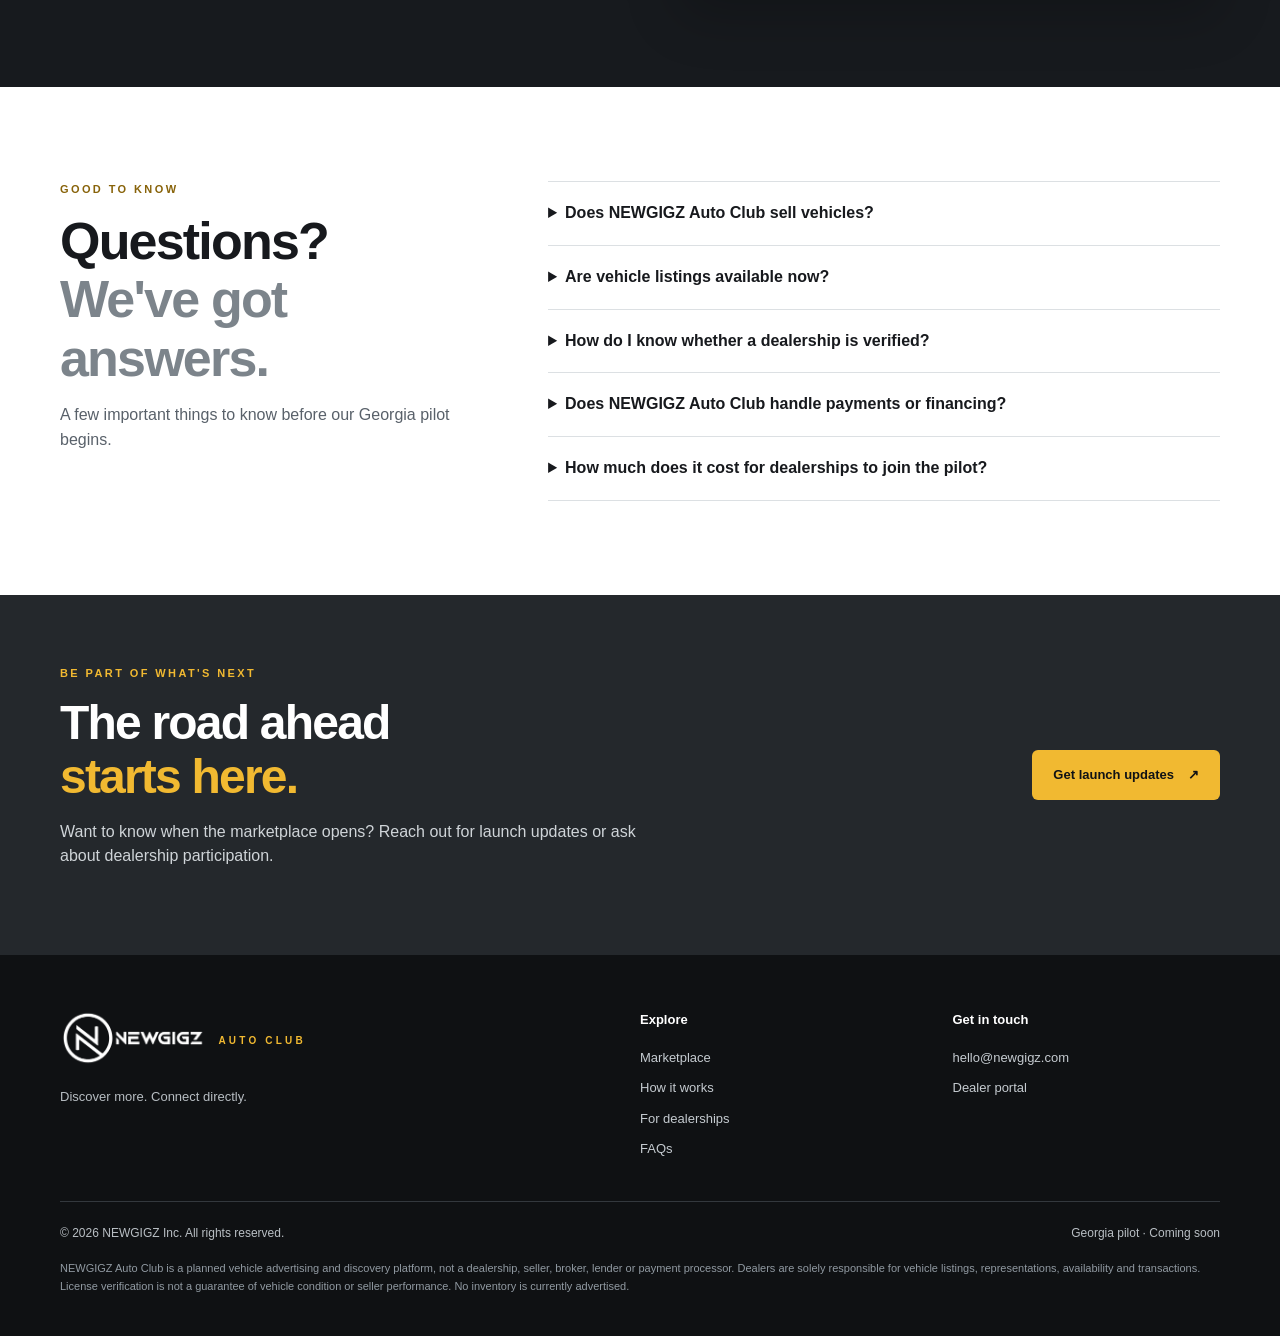
==== commit d81bec33: "Add files via upload" ====
--- a/index.html
+++ b/index.html
@@ -32,9 +32,9 @@
 <div class="search-panel"><div class="search-heading"><span class="search-mark" aria-hidden="true">⌕</span><div><strong>Explore available options</strong><small>Search will become active when the marketplace launches.</small></div><span class="coming-pill">COMING SOON</span></div><form id="search" class="search-grid" novalidate><div><label for="make">Vehicle make</label><select id="make" name="make"><option value="">All makes</option><option>Toyota</option><option>Honda</option><option>Lexus</option><option>BMW</option><option>Mercedes-Benz</option><option>Ford</option><option>Chevrolet</option><option>Hyundai</option><option>Nissan</option><option>Kia</option></select></div><div><label for="body">Body style</label><select id="body" name="body"><option value="">All styles</option><option>Sedan</option><option>SUV</option><option>Truck</option><option>Coupe</option><option>Van</option></select></div><div><label for="budget">Maximum price</label><select id="budget" name="budget"><option value="">Any budget</option><option value="5000">$5,000</option><option value="10000">$10,000</option><option value="15000">$15,000</option><option value="20000">$20,000</option><option value="40000">$40,000</option></select></div><div><label for="zip">ZIP code</label><input id="zip" name="zip" inputmode="numeric" pattern="[0-9]{5}" maxlength="5" placeholder="e.g. 30303"></div><button class="btn btn-dark" type="submit">Search vehicles <span aria-hidden="true">↗</span></button></form><p id="search-status" class="search-status" role="status" aria-live="polite">Vehicle search is not yet available. Our founding dealership network is being established.</p></div>
 <div class="launch-card"><div class="launch-icon" aria-hidden="true"><img src="newgigz-logo.png" alt="" style="display:block;max-width:100%;max-height:100%;width:auto;height:auto;object-fit:contain;"></div><div><p class="eyebrow eyebrow-dark">FOUNDING MARKETPLACE</p><h3>Something good is on the way.</h3><p>We're building a vehicle discovery experience with transparent dealer-provided information, simple browsing and direct dealership contact. No live inventory is advertised yet.</p></div><a class="text-link" href="#contact">Get launch updates <span aria-hidden="true">↗</span></a></div></div></section>
 <section id="how" class="section how"><div class="container"><div class="centered"><p class="eyebrow eyebrow-dark">THREE SIMPLE STEPS</p><h2>From searching to<br><span>your next set of keys.</span></h2><p>NEWGIGZ Auto Club is designed to help you discover vehicles while keeping buying decisions and transactions directly between you and the dealership.</p></div><div class="step-grid"><article><span class="step-number">01</span><div class="step-symbol" aria-hidden="true">⌕</div><h3>Discover</h3><p>Browse dealership listings and narrow your options by make, body style, price and location once search launches.</p></article><article><span class="step-number">02</span><div class="step-symbol" aria-hidden="true">≡</div><h3>Compare</h3><p>Review the vehicle information provided by participating dealerships and identify options that match your needs.</p></article><article><span class="step-number">03</span><div class="step-symbol" aria-hidden="true">↗</div><h3>Connect directly</h3><p>Contact the dealership to ask questions, arrange an inspection and discuss any purchase independently.</p></article></div></div></section>
-<section id="dealers" class="section dealer-section"><div class="container dealer-layout"><div class="dealer-copy"><p class="eyebrow">GEORGIA DEALERSHIPS</p><h2>Put your inventory<br><span>in front of more eyes.</span></h2><p>We are inviting a small group of licensed independent Georgia dealerships to help shape the first NEWGIGZ Auto Club marketplace.</p><div class="offer"><strong>60 DAYS FREE</strong><span>Founding dealer pilot · Up to 20 vehicle listings</span></div><ul class="check-list"><li>Designed for licensed, verified dealerships</li><li>Advertise up to 20 vehicles during the pilot</li><li>Control your vehicle pricing and sales conversations</li><li>No obligation to subscribe after the introductory period</li></ul><p class="dealer-fine">Pilot participation is subject to dealership verification, approval and a written agreement. Advertising does not guarantee inquiries or sales. NEWGIGZ Auto Club does not buy, sell or broker vehicles.</p><a href="dealer.html" class="dealer-portal">Already participating? Dealer portal <span aria-hidden="true">↗</span></a></div>
+<section id="dealers" class="section dealer-section"><div class="container dealer-layout"><div class="dealer-copy"><p class="eyebrow">GEORGIA DEALERSHIPS</p><h2>Put your inventory<br><span>in front of more eyes.</span></h2><p>We are inviting a small group of licensed independent Georgia dealerships to help shape the first NEWGIGZ Auto Club marketplace.</p><div class="offer"><strong>6 MONTHS FREE</strong><span>Founding dealer pilot · Up to 20 vehicle listings · Six-month free trial</span></div><ul class="check-list"><li>Designed for licensed, verified dealerships</li><li>Advertise up to 20 vehicles during the pilot</li><li>Control your vehicle pricing and sales conversations</li><li>After the free trial, choose a paid subscription to continue advertising</li></ul><p class="dealer-fine">Pilot participation is subject to dealership verification, approval and a written agreement. The six-month free trial begins on the approved activation date. When the trial ends, participating dealers will be directed to available paid subscription plans. Continued advertising requires an authorized paid subscription; no automatic charges apply. Listings may be hidden if no plan is selected. Advertising does not guarantee inquiries or sales. NEWGIGZ Auto Club does not buy, sell or broker vehicles.</p><a href="dealer.html" class="dealer-portal">Already participating? Dealer portal <span aria-hidden="true">↗</span></a></div>
 <form id="dealer-form" class="dealer-form" action="https://formsubmit.co/hello@newgigz.com" method="POST"><div class="form-top"><span>FOUNDING DEALER INTEREST</span><span class="form-asterisk" aria-hidden="true">✳</span></div><h3>Apply to join the pilot.</h3><p>Tell us about your dealership. We'll review your interest before approving any listings.</p><input type="hidden" name="_subject" value="NEWGIGZ Auto Club Founding Dealer Interest"><input type="hidden" name="_captcha" value="false"><label for="dealer-name">Dealership legal name <span class="required">*</span></label><input id="dealer-name" name="Dealership" autocomplete="organization" required><div class="form-two"><div><label for="person">Contact name <span class="required">*</span></label><input id="person" name="Contact Name" autocomplete="name" required></div><div><label for="phone">Phone</label><input id="phone" name="Phone" type="tel" autocomplete="tel"></div></div><label for="email">Business email <span class="required">*</span></label><input id="email" name="Email" type="email" autocomplete="email" required><div class="form-two"><div><label for="city">Georgia city <span class="required">*</span></label><input id="city" name="City" required></div><div><label for="license">Georgia dealer license no. <span class="required">*</span></label><input id="license" name="License Number" required></div></div><p class="form-note">Submitting this form expresses interest only. It does not create an account, authorize listings or establish a partnership. Information is submitted to our external form provider.</p><button class="btn btn-gold btn-full" type="submit">Request founding dealer access <span aria-hidden="true">↗</span></button></form></div></section>
-<section id="faq" class="section faq-section"><div class="container faq-layout"><div><p class="eyebrow eyebrow-dark">GOOD TO KNOW</p><h2>Questions?<br><span>We've got answers.</span></h2><p class="muted">A few important things to know before our Georgia pilot begins.</p></div><div class="faq-items"><details><summary>Does NEWGIGZ Auto Club sell vehicles?</summary><p>No. NEWGIGZ Auto Club is an advertising and vehicle-discovery platform. Vehicles are offered by independent dealerships. Buyers communicate and transact directly with dealerships.</p></details><details><summary>Are vehicle listings available now?</summary><p>Not yet. The marketplace is preparing for its Georgia pilot. Public listings will appear after dealerships have completed verification and their listings are approved.</p></details><details><summary>How do I know whether a dealership is verified?</summary><p>Participating dealerships must undergo license and account verification before advertising. Verification does not guarantee a vehicle's condition, title, history or the dealership's performance. Buyers should conduct independent checks.</p></details><details><summary>Does NEWGIGZ Auto Club handle payments or financing?</summary><p>No. We do not process vehicle purchases, financing, deposits, title transfers or negotiations. These arrangements are handled directly between the buyer and the dealership.</p></details><details><summary>How much does it cost for dealerships to join the pilot?</summary><p>Selected founding dealerships may advertise up to 20 vehicles free for 60 days, subject to verification, approval and a written agreement. There is no obligation to subscribe after the pilot.</p></details></div></div></section>
+<section id="faq" class="section faq-section"><div class="container faq-layout"><div><p class="eyebrow eyebrow-dark">GOOD TO KNOW</p><h2>Questions?<br><span>We've got answers.</span></h2><p class="muted">A few important things to know before our Georgia pilot begins.</p></div><div class="faq-items"><details><summary>Does NEWGIGZ Auto Club sell vehicles?</summary><p>No. NEWGIGZ Auto Club is an advertising and vehicle-discovery platform. Vehicles are offered by independent dealerships. Buyers communicate and transact directly with dealerships.</p></details><details><summary>Are vehicle listings available now?</summary><p>Not yet. The marketplace is preparing for its Georgia pilot. Public listings will appear after dealerships have completed verification and their listings are approved.</p></details><details><summary>How do I know whether a dealership is verified?</summary><p>Participating dealerships must undergo license and account verification before advertising. Verification does not guarantee a vehicle's condition, title, history or the dealership's performance. Buyers should conduct independent checks.</p></details><details><summary>Does NEWGIGZ Auto Club handle payments or financing?</summary><p>No. We do not process vehicle purchases, financing, deposits, title transfers or negotiations. These arrangements are handled directly between the buyer and the dealership.</p></details><details><summary>How much does it cost for dealerships to join the pilot?</summary><p>Selected founding dealerships may advertise up to 20 vehicles free for six months, beginning on their approved activation date and subject to verification, approval and a written agreement. At the end of the trial, dealers will be directed to paid subscription plans. They must select and authorize a plan to continue advertising. No automatic charges apply; listings may be hidden if a dealer does not subscribe.</p></details></div></div></section>
 <section id="contact" class="contact-section"><div class="container contact-layout"><div><p class="eyebrow">BE PART OF WHAT'S NEXT</p><h2>The road ahead<br><span>starts here.</span></h2><p>Want to know when the marketplace opens? Reach out for launch updates or ask about dealership participation.</p></div><a class="btn btn-gold" href="mailto:hello@newgigz.com?subject=Auto%20Club%20Launch%20Updates">Get launch updates <span aria-hidden="true">↗</span></a></div></section>
 </main>
 <footer class="site-footer"><div class="container footer-top"><div><a class="brand footer-brand" href="index.html"><img src="newgigz-logo.png" alt="NEWGIGZ official logo" style="max-width:170px;max-height:56px;width:auto;height:auto;object-fit:contain;"><span class="brand-name"><small>AUTO CLUB</small></span></a><p>Discover more. Connect directly.</p></div><div><strong>Explore</strong><a href="#discover">Marketplace</a><a href="#how">How it works</a><a href="#dealers">For dealerships</a><a href="#faq">FAQs</a></div><div><strong>Get in touch</strong><a href="mailto:hello@newgigz.com">hello@newgigz.com</a><a href="dealer.html">Dealer portal</a></div></div><div class="container footer-bottom"><span>© <span id="year">2026</span> NEWGIGZ Inc. All rights reserved.</span><span>Georgia pilot · Coming soon</span></div><p class="container disclaimer">NEWGIGZ Auto Club is a planned vehicle advertising and discovery platform, not a dealership, seller, broker, lender or payment processor. Dealers are solely responsible for vehicle listings, representations, availability and transactions. License verification is not a guarantee of vehicle condition or seller performance. No inventory is currently advertised.</p></footer>
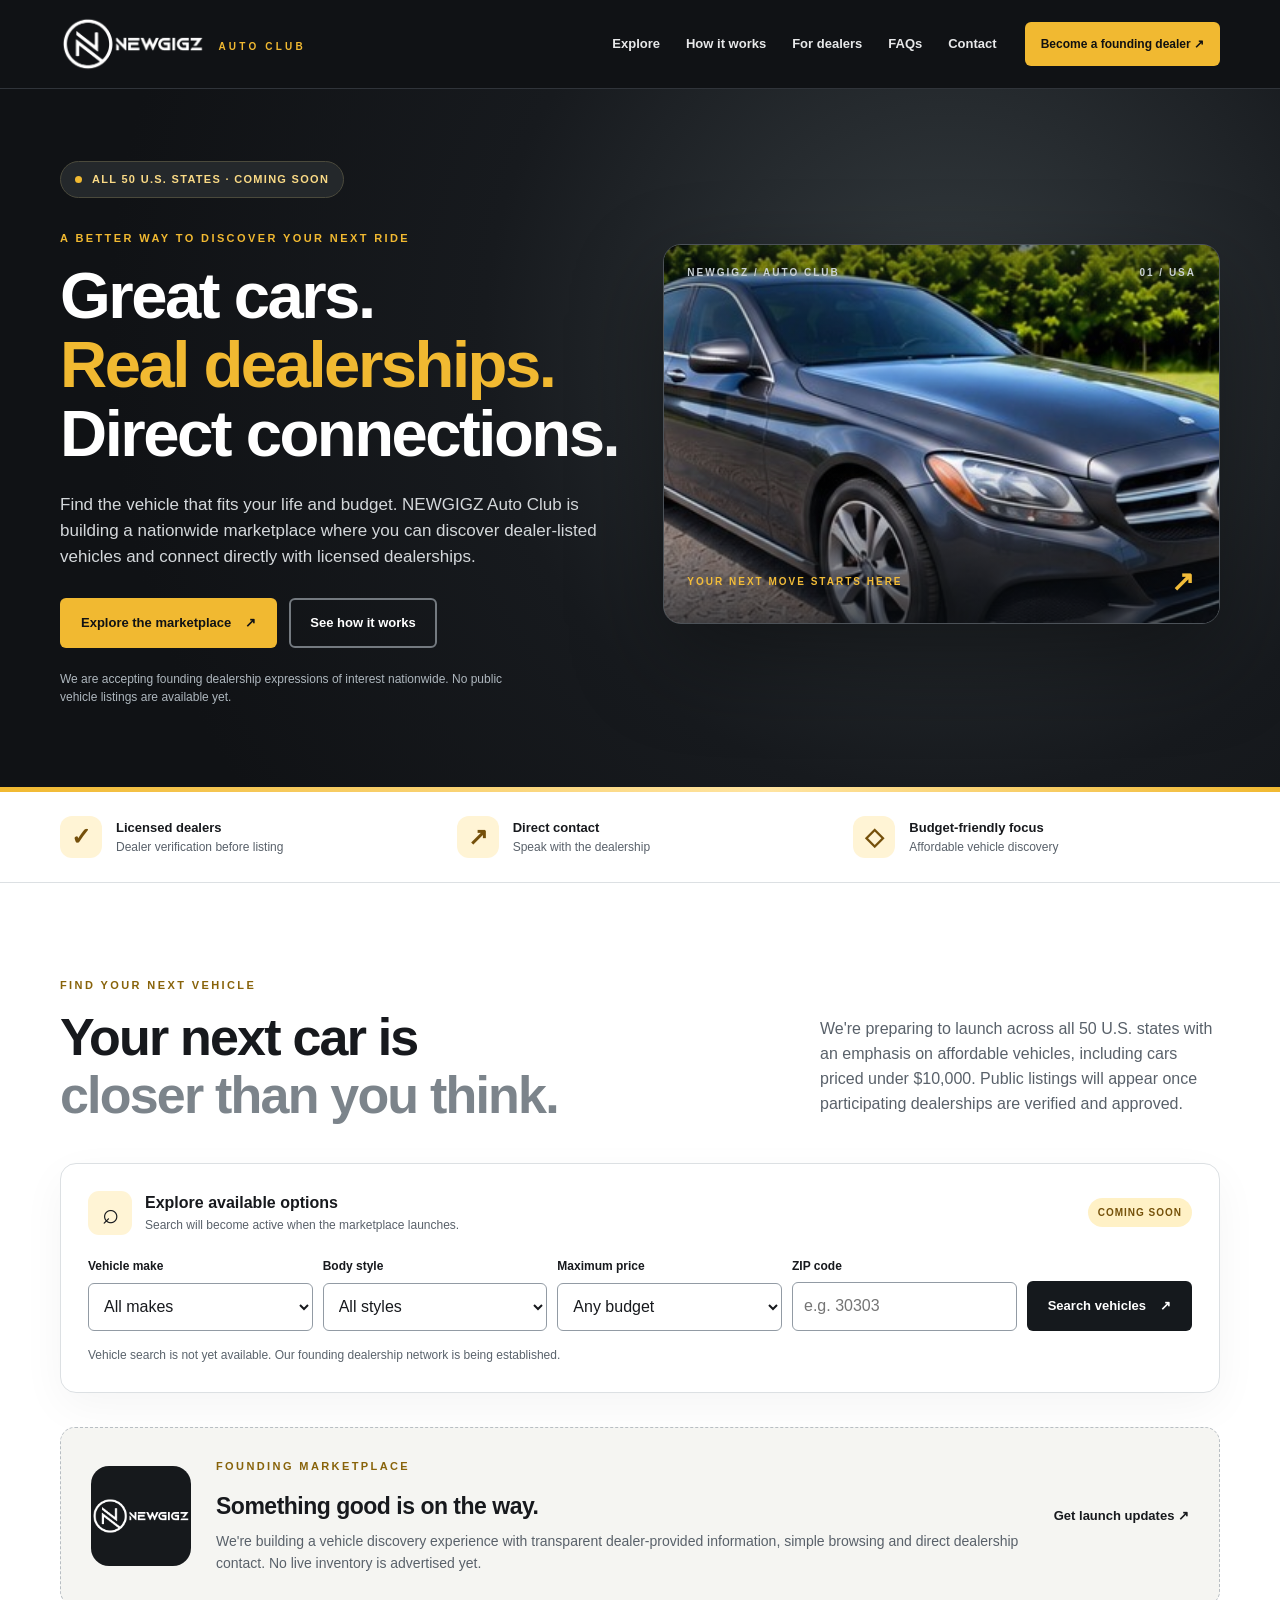
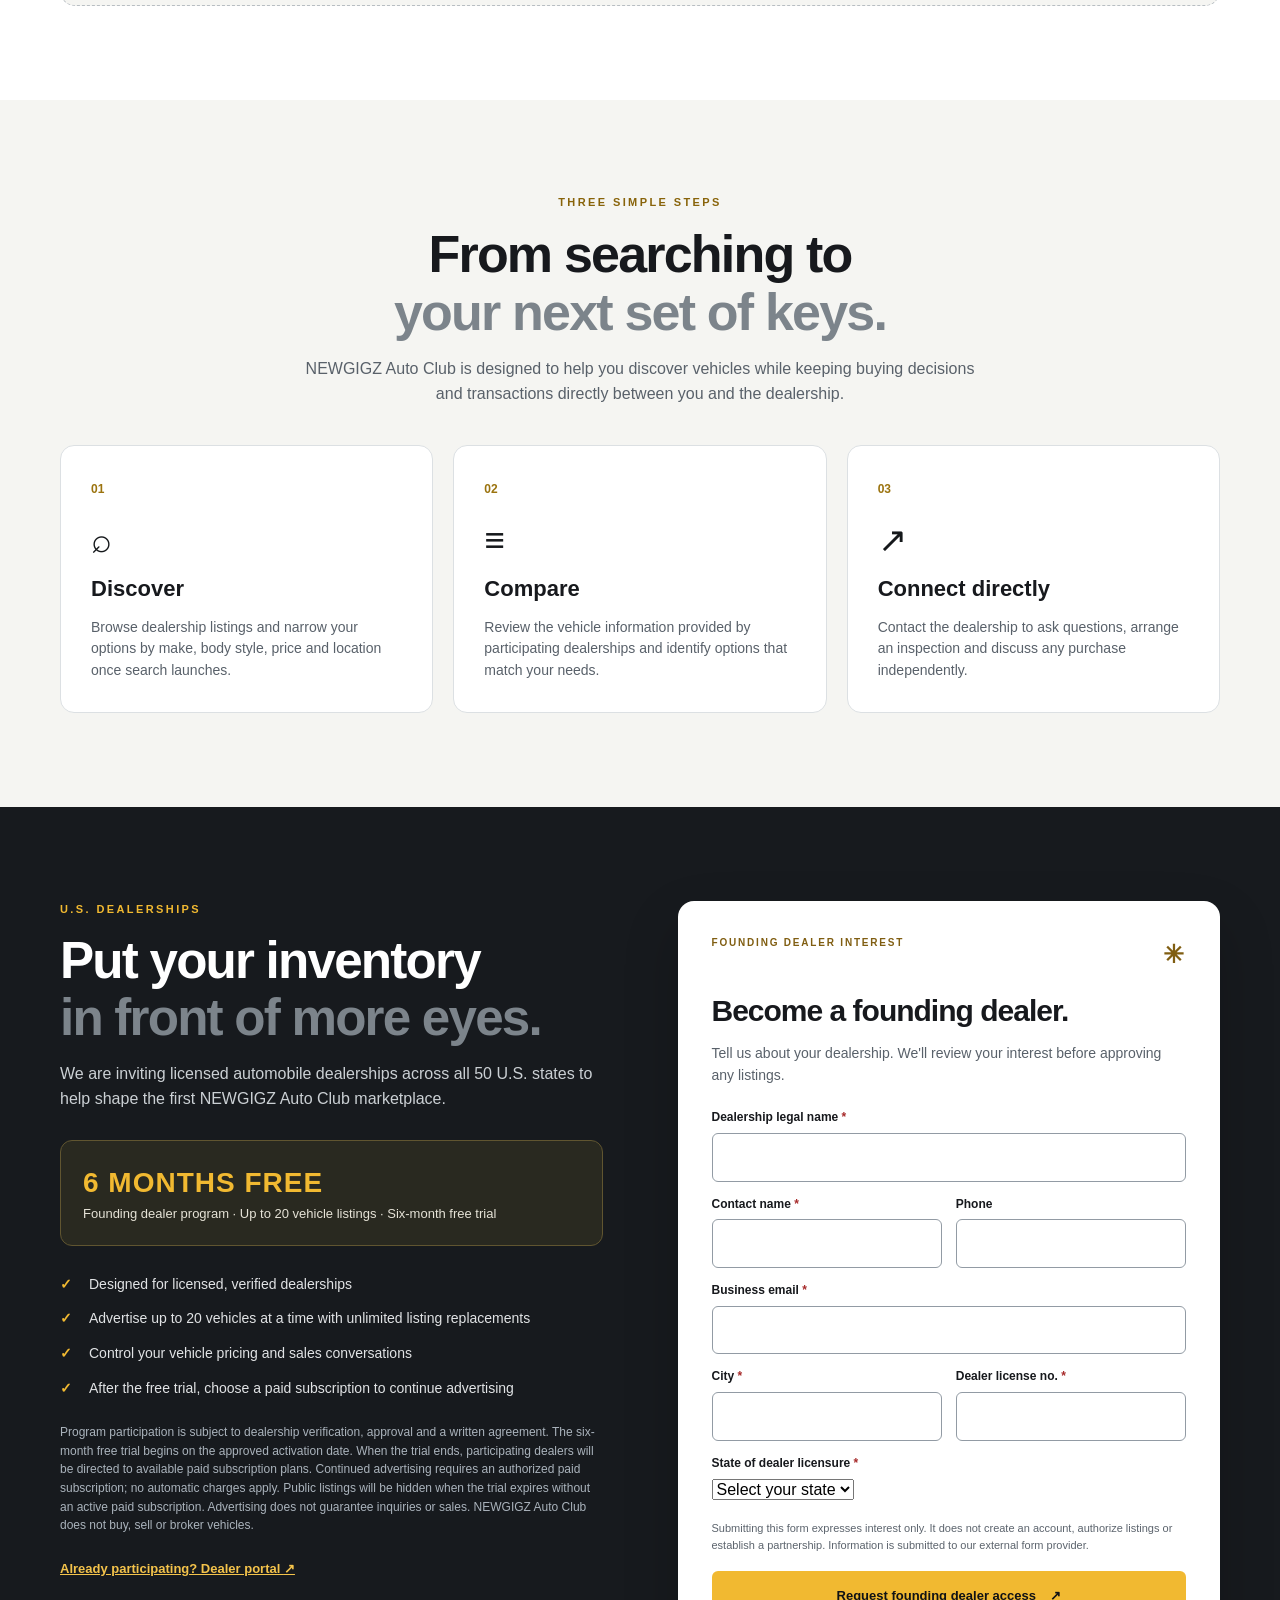
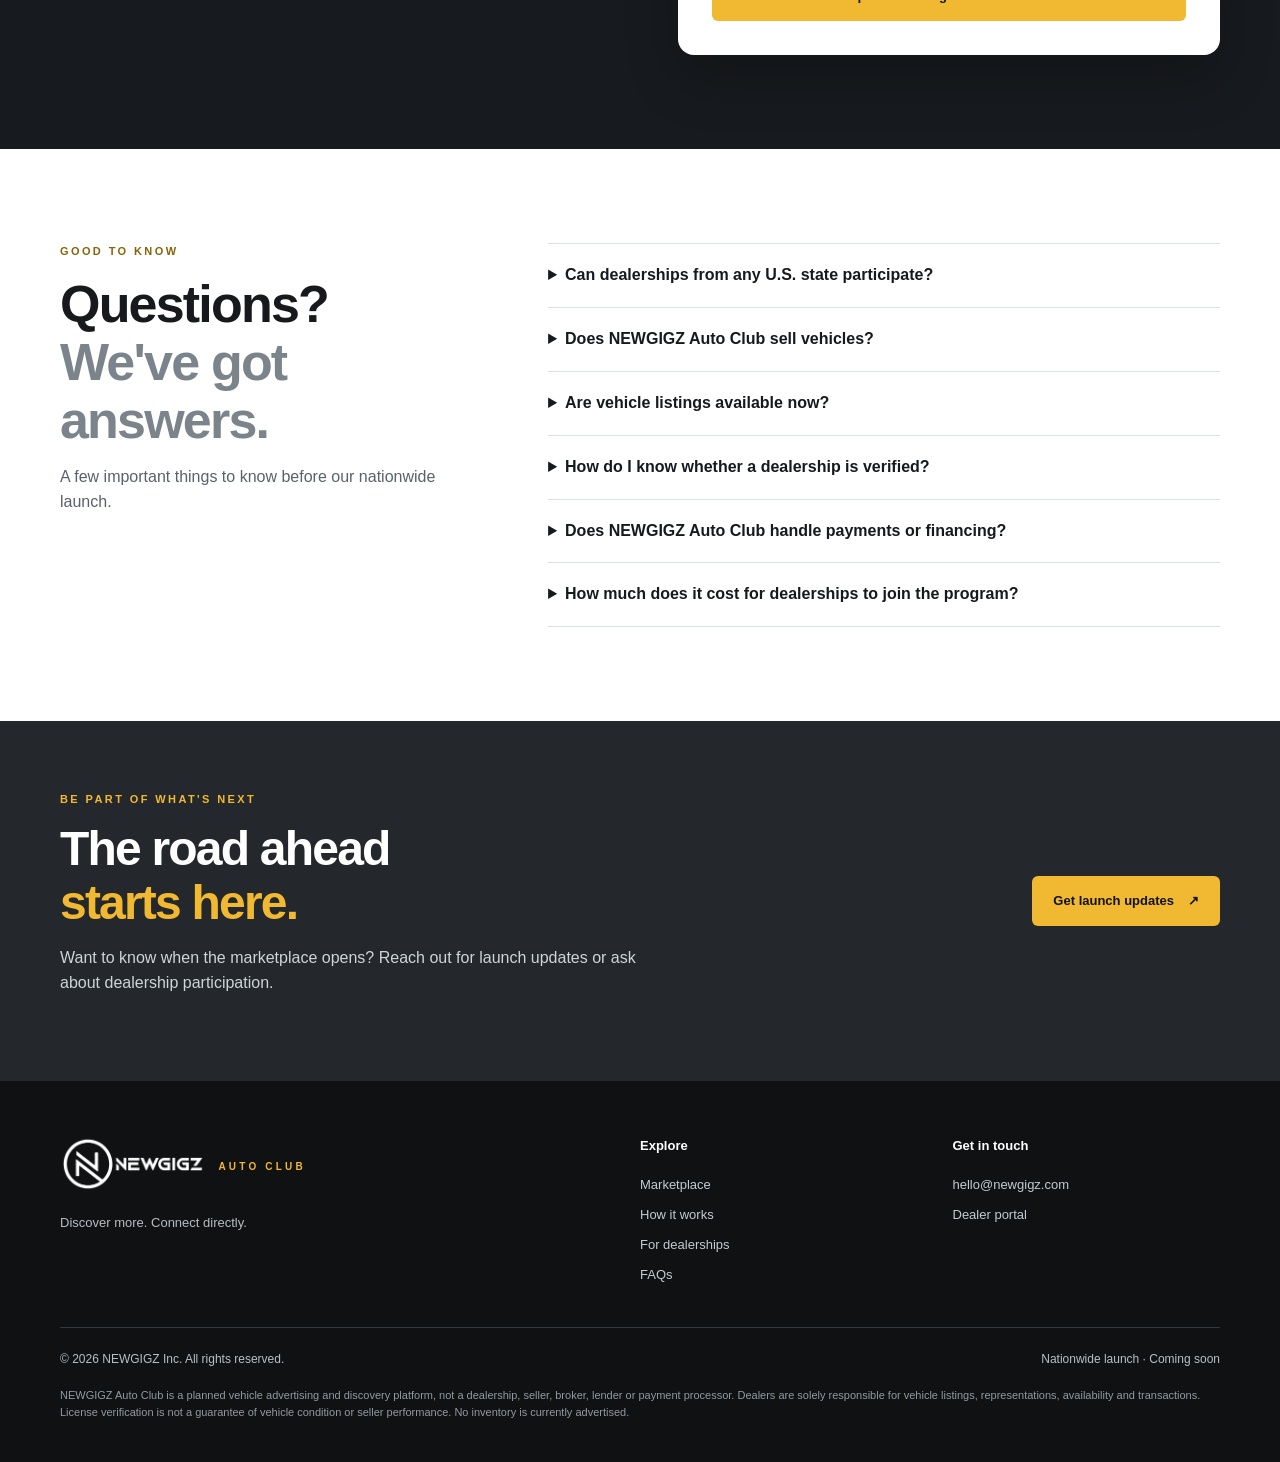
==== commit 21265c33: "Expand NEWGIGZ Auto Club homepage to all 50 U.S. states" ====
--- a/index.html
+++ b/index.html
@@ -4,9 +4,9 @@
 <meta charset="utf-8">
 <meta name="viewport" content="width=device-width,initial-scale=1">
 <meta name="theme-color" content="#101215">
-<meta name="description" content="NEWGIGZ Auto Club is preparing a Georgia-first vehicle marketplace connecting shoppers directly with verified, licensed dealerships. Founding dealer applications are open.">
+<meta name="description" content="NEWGIGZ Auto Club is preparing a nationwide vehicle marketplace connecting shoppers directly with verified, licensed dealerships. Founding dealer expressions of interest are open.">
 <meta property="og:title" content="NEWGIGZ Auto Club | Find your next car">
-<meta property="og:description" content="A smarter way to discover dealership vehicles. Georgia pilot coming soon.">
+<meta property="og:description" content="A smarter way to discover dealership vehicles. Nationwide launch planned across all 50 U.S. states.">
 <meta property="og:type" content="website">
 <title>NEWGIGZ Auto Club | Find your next car</title>
 <link rel="stylesheet" href="styles.css">
@@ -24,19 +24,99 @@
 <a class="header-action" href="#dealers">Become a founding dealer <span aria-hidden="true">↗</span></a>
 </div></header>
 <main id="main">
-<section class="hero"><div class="container hero-layout"><div class="hero-copy"><div class="status-tag"><span class="status-dot" aria-hidden="true"></span> GEORGIA PILOT · COMING SOON</div><p class="eyebrow">A BETTER WAY TO DISCOVER YOUR NEXT RIDE</p><h1>Great cars.<br><span>Real dealerships.</span><br>Direct connections.</h1><p class="hero-description">Find the vehicle that fits your life and budget. NEWGIGZ Auto Club is building a Georgia-first marketplace where you can discover dealer-listed vehicles and connect directly with licensed dealerships.</p><div class="hero-actions"><a class="btn btn-gold" href="#discover">Explore the marketplace <span aria-hidden="true">↗</span></a><a class="btn btn-outline-light" href="#how">See how it works</a></div><p class="hero-note">We are currently onboarding founding dealerships. No public vehicle listings are available yet.</p></div>
-<div class="hero-visual hero-visual-photo"><img class="hero-car-photo" src="mercedes-c300-hero.jpg" alt="Dark gray Mercedes-Benz C300 sedan photographed outdoors, front three-quarter view, with a clear windshield" width="760" height="390" fetchpriority="high"><div class="visual-top"><span>NEWGIGZ / AUTO CLUB</span><span>01 / GEORGIA</span></div><div class="visual-bottom"><span>YOUR NEXT MOVE STARTS HERE</span><span class="visual-arrow" aria-hidden="true">↗</span></div></div></div>
+<section class="hero"><div class="container hero-layout"><div class="hero-copy"><div class="status-tag"><span class="status-dot" aria-hidden="true"></span> ALL 50 U.S. STATES · COMING SOON</div><p class="eyebrow">A BETTER WAY TO DISCOVER YOUR NEXT RIDE</p><h1>Great cars.<br><span>Real dealerships.</span><br>Direct connections.</h1><p class="hero-description">Find the vehicle that fits your life and budget. NEWGIGZ Auto Club is building a nationwide marketplace where you can discover dealer-listed vehicles and connect directly with licensed dealerships.</p><div class="hero-actions"><a class="btn btn-gold" href="#discover">Explore the marketplace <span aria-hidden="true">↗</span></a><a class="btn btn-outline-light" href="#how">See how it works</a></div><p class="hero-note">We are accepting founding dealership expressions of interest nationwide. No public vehicle listings are available yet.</p></div>
+<div class="hero-visual hero-visual-photo"><img class="hero-car-photo" src="mercedes-c300-hero.jpg" alt="Dark gray Mercedes-Benz C300 sedan photographed outdoors, front three-quarter view, with a clear windshield" width="760" height="390" fetchpriority="high"><div class="visual-top"><span>NEWGIGZ / AUTO CLUB</span><span>01 / USA</span></div><div class="visual-bottom"><span>YOUR NEXT MOVE STARTS HERE</span><span class="visual-arrow" aria-hidden="true">↗</span></div></div></div>
 </div><div class="hero-stripe" aria-hidden="true"></div></section>
 <section class="benefit-band" aria-label="Marketplace benefits"><div class="container benefits"><div><span class="benefit-icon" aria-hidden="true">✓</span><span><strong>Licensed dealers</strong><small>Dealer verification before listing</small></span></div><div><span class="benefit-icon" aria-hidden="true">↗</span><span><strong>Direct contact</strong><small>Speak with the dealership</small></span></div><div><span class="benefit-icon" aria-hidden="true">◇</span><span><strong>Budget-friendly focus</strong><small>Affordable vehicle discovery</small></span></div></div></section>
-<section id="discover" class="section discover"><div class="container"><div class="section-header"><div><p class="eyebrow eyebrow-dark">FIND YOUR NEXT VEHICLE</p><h2>Your next car is<br><span>closer than you think.</span></h2></div><p>We're starting in Georgia with an emphasis on affordable vehicles, including cars priced under $10,000. Public listings will appear once participating dealerships are verified and approved.</p></div>
-<div class="search-panel"><div class="search-heading"><span class="search-mark" aria-hidden="true">⌕</span><div><strong>Explore available options</strong><small>Search will become active when the marketplace launches.</small></div><span class="coming-pill">COMING SOON</span></div><form id="search" class="search-grid" novalidate><div><label for="make">Vehicle make</label><select id="make" name="make"><option value="">All makes</option><option>Toyota</option><option>Honda</option><option>Lexus</option><option>BMW</option><option>Mercedes-Benz</option><option>Ford</option><option>Chevrolet</option><option>Hyundai</option><option>Nissan</option><option>Kia</option></select></div><div><label for="body">Body style</label><select id="body" name="body"><option value="">All styles</option><option>Sedan</option><option>SUV</option><option>Truck</option><option>Coupe</option><option>Van</option></select></div><div><label for="budget">Maximum price</label><select id="budget" name="budget"><option value="">Any budget</option><option value="5000">$5,000</option><option value="10000">$10,000</option><option value="15000">$15,000</option><option value="20000">$20,000</option><option value="40000">$40,000</option></select></div><div><label for="zip">ZIP code</label><input id="zip" name="zip" inputmode="numeric" pattern="[0-9]{5}" maxlength="5" placeholder="e.g. 30303"></div><button class="btn btn-dark" type="submit">Search vehicles <span aria-hidden="true">↗</span></button></form><p id="search-status" class="search-status" role="status" aria-live="polite">Vehicle search is not yet available. Our founding dealership network is being established.</p></div>
+<section id="discover" class="section discover"><div class="container"><div class="section-header"><div><p class="eyebrow eyebrow-dark">FIND YOUR NEXT VEHICLE</p><h2>Your next car is<br><span>closer than you think.</span></h2></div><p>We're preparing to launch across all 50 U.S. states with an emphasis on affordable vehicles, including cars priced under $10,000. Public listings will appear once participating dealerships are verified and approved.</p></div>
+<div class="search-panel"><div class="search-heading"><span class="search-mark" aria-hidden="true">⌕</span><div><strong>Explore available options</strong><small>Search will become active when the marketplace launches.</small></div><span class="coming-pill">COMING SOON</span></div><form id="search" class="search-grid" novalidate><div><label for="make">Vehicle make</label><select id="make" name="make"><option value="">All makes</option><option>Toyota</option><option>Honda</option><option>Lexus</option><option>BMW</option><option>Mercedes-Benz</option><option>Ford</option><option>Chevrolet</option><option>Hyundai</option><option>Nissan</option><option>Kia</option></select></div><div><label for="body">Body style</label><select id="body" name="body"><option value="">All styles</option><option>Sedan</option><option>SUV</option><option>Truck</option><option>Coupe</option><option>Van</option></select></div><div><label for="budget">Maximum price</label>
+<select id="budget" name="budget">
+  <option value="">Any budget</option>
+  <option value="5000">Up to $5,000</option>
+  <option value="10000">Up to $10,000</option>
+  <option value="15000">Up to $15,000</option>
+  <option value="20000">Up to $20,000</option>
+  <option value="40000">Up to $40,000</option>
+  <option value="60000">Up to $60,000</option>
+  <option value="80000">Up to $80,000</option>
+  <option value="100000">Up to $100,000</option>
+</select>
+</div><div><label for="zip">ZIP code</label><input id="zip" name="zip" inputmode="numeric" pattern="[0-9]{5}" maxlength="5" placeholder="e.g. 30303"></div><button class="btn btn-dark" type="submit">Search vehicles <span aria-hidden="true">↗</span></button></form><p id="search-status" class="search-status" role="status" aria-live="polite">Vehicle search is not yet available. Our founding dealership network is being established.</p></div>
 <div class="launch-card"><div class="launch-icon" aria-hidden="true"><img src="newgigz-logo.png" alt="" style="display:block;max-width:100%;max-height:100%;width:auto;height:auto;object-fit:contain;"></div><div><p class="eyebrow eyebrow-dark">FOUNDING MARKETPLACE</p><h3>Something good is on the way.</h3><p>We're building a vehicle discovery experience with transparent dealer-provided information, simple browsing and direct dealership contact. No live inventory is advertised yet.</p></div><a class="text-link" href="#contact">Get launch updates <span aria-hidden="true">↗</span></a></div></div></section>
 <section id="how" class="section how"><div class="container"><div class="centered"><p class="eyebrow eyebrow-dark">THREE SIMPLE STEPS</p><h2>From searching to<br><span>your next set of keys.</span></h2><p>NEWGIGZ Auto Club is designed to help you discover vehicles while keeping buying decisions and transactions directly between you and the dealership.</p></div><div class="step-grid"><article><span class="step-number">01</span><div class="step-symbol" aria-hidden="true">⌕</div><h3>Discover</h3><p>Browse dealership listings and narrow your options by make, body style, price and location once search launches.</p></article><article><span class="step-number">02</span><div class="step-symbol" aria-hidden="true">≡</div><h3>Compare</h3><p>Review the vehicle information provided by participating dealerships and identify options that match your needs.</p></article><article><span class="step-number">03</span><div class="step-symbol" aria-hidden="true">↗</div><h3>Connect directly</h3><p>Contact the dealership to ask questions, arrange an inspection and discuss any purchase independently.</p></article></div></div></section>
-<section id="dealers" class="section dealer-section"><div class="container dealer-layout"><div class="dealer-copy"><p class="eyebrow">GEORGIA DEALERSHIPS</p><h2>Put your inventory<br><span>in front of more eyes.</span></h2><p>We are inviting a small group of licensed independent Georgia dealerships to help shape the first NEWGIGZ Auto Club marketplace.</p><div class="offer"><strong>6 MONTHS FREE</strong><span>Founding dealer pilot · Up to 20 vehicle listings · Six-month free trial</span></div><ul class="check-list"><li>Designed for licensed, verified dealerships</li><li>Advertise up to 20 vehicles during the pilot</li><li>Control your vehicle pricing and sales conversations</li><li>After the free trial, choose a paid subscription to continue advertising</li></ul><p class="dealer-fine">Pilot participation is subject to dealership verification, approval and a written agreement. The six-month free trial begins on the approved activation date. When the trial ends, participating dealers will be directed to available paid subscription plans. Continued advertising requires an authorized paid subscription; no automatic charges apply. Listings may be hidden if no plan is selected. Advertising does not guarantee inquiries or sales. NEWGIGZ Auto Club does not buy, sell or broker vehicles.</p><a href="dealer.html" class="dealer-portal">Already participating? Dealer portal <span aria-hidden="true">↗</span></a></div>
-<form id="dealer-form" class="dealer-form" action="https://formsubmit.co/hello@newgigz.com" method="POST"><div class="form-top"><span>FOUNDING DEALER INTEREST</span><span class="form-asterisk" aria-hidden="true">✳</span></div><h3>Apply to join the pilot.</h3><p>Tell us about your dealership. We'll review your interest before approving any listings.</p><input type="hidden" name="_subject" value="NEWGIGZ Auto Club Founding Dealer Interest"><input type="hidden" name="_captcha" value="false"><label for="dealer-name">Dealership legal name <span class="required">*</span></label><input id="dealer-name" name="Dealership" autocomplete="organization" required><div class="form-two"><div><label for="person">Contact name <span class="required">*</span></label><input id="person" name="Contact Name" autocomplete="name" required></div><div><label for="phone">Phone</label><input id="phone" name="Phone" type="tel" autocomplete="tel"></div></div><label for="email">Business email <span class="required">*</span></label><input id="email" name="Email" type="email" autocomplete="email" required><div class="form-two"><div><label for="city">Georgia city <span class="required">*</span></label><input id="city" name="City" required></div><div><label for="license">Georgia dealer license no. <span class="required">*</span></label><input id="license" name="License Number" required></div></div><p class="form-note">Submitting this form expresses interest only. It does not create an account, authorize listings or establish a partnership. Information is submitted to our external form provider.</p><button class="btn btn-gold btn-full" type="submit">Request founding dealer access <span aria-hidden="true">↗</span></button></form></div></section>
-<section id="faq" class="section faq-section"><div class="container faq-layout"><div><p class="eyebrow eyebrow-dark">GOOD TO KNOW</p><h2>Questions?<br><span>We've got answers.</span></h2><p class="muted">A few important things to know before our Georgia pilot begins.</p></div><div class="faq-items"><details><summary>Does NEWGIGZ Auto Club sell vehicles?</summary><p>No. NEWGIGZ Auto Club is an advertising and vehicle-discovery platform. Vehicles are offered by independent dealerships. Buyers communicate and transact directly with dealerships.</p></details><details><summary>Are vehicle listings available now?</summary><p>Not yet. The marketplace is preparing for its Georgia pilot. Public listings will appear after dealerships have completed verification and their listings are approved.</p></details><details><summary>How do I know whether a dealership is verified?</summary><p>Participating dealerships must undergo license and account verification before advertising. Verification does not guarantee a vehicle's condition, title, history or the dealership's performance. Buyers should conduct independent checks.</p></details><details><summary>Does NEWGIGZ Auto Club handle payments or financing?</summary><p>No. We do not process vehicle purchases, financing, deposits, title transfers or negotiations. These arrangements are handled directly between the buyer and the dealership.</p></details><details><summary>How much does it cost for dealerships to join the pilot?</summary><p>Selected founding dealerships may advertise up to 20 vehicles free for six months, beginning on their approved activation date and subject to verification, approval and a written agreement. At the end of the trial, dealers will be directed to paid subscription plans. They must select and authorize a plan to continue advertising. No automatic charges apply; listings may be hidden if a dealer does not subscribe.</p></details></div></div></section>
+<section id="dealers" class="section dealer-section"><div class="container dealer-layout"><div class="dealer-copy"><p class="eyebrow">U.S. DEALERSHIPS</p><h2>Put your inventory<br><span>in front of more eyes.</span></h2><p>We are inviting licensed automobile dealerships across all 50 U.S. states to help shape the first NEWGIGZ Auto Club marketplace.</p><div class="offer"><strong>6 MONTHS FREE</strong><span>Founding dealer program · Up to 20 vehicle listings · Six-month free trial</span></div><ul class="check-list"><li>Designed for licensed, verified dealerships</li><li>Advertise up to 20 vehicles at a time with unlimited listing replacements</li><li>Control your vehicle pricing and sales conversations</li><li>After the free trial, choose a paid subscription to continue advertising</li></ul><p class="dealer-fine">Program participation is subject to dealership verification, approval and a written agreement. The six-month free trial begins on the approved activation date. When the trial ends, participating dealers will be directed to available paid subscription plans. Continued advertising requires an authorized paid subscription; no automatic charges apply. Public listings will be hidden when the trial expires without an active paid subscription. Advertising does not guarantee inquiries or sales. NEWGIGZ Auto Club does not buy, sell or broker vehicles.</p><a href="dealer.html" class="dealer-portal">Already participating? Dealer portal <span aria-hidden="true">↗</span></a></div>
+<form id="dealer-form" class="dealer-form" action="https://formsubmit.co/hello@newgigz.com" method="POST"><div class="form-top"><span>FOUNDING DEALER INTEREST</span><span class="form-asterisk" aria-hidden="true">✳</span></div><h3>Become a founding dealer.</h3><p>Tell us about your dealership. We'll review your interest before approving any listings.</p><input type="hidden" name="_subject" value="NEWGIGZ Auto Club Founding Dealer Interest"><input type="hidden" name="_captcha" value="false"><label for="dealer-name">Dealership legal name <span class="required">*</span></label><input id="dealer-name" name="Dealership" autocomplete="organization" required><div class="form-two"><div><label for="person">Contact name <span class="required">*</span></label><input id="person" name="Contact Name" autocomplete="name" required></div><div><label for="phone">Phone</label><input id="phone" name="Phone" type="tel" autocomplete="tel"></div></div><label for="email">Business email <span class="required">*</span></label><input id="email" name="Email" type="email" autocomplete="email" required><div class="form-two"><div><label for="city">City <span class="required">*</span></label><input id="city" name="City" required></div><div><label for="license">Dealer license no. <span class="required">*</span></label><input id="license" name="License Number" required></div></div>
+<label for="state">
+State of dealer licensure
+<span class="required">*</span>
+</label>
+<select id="state" name="State" required>
+<option value="">Select your state</option>
+<option value="AL">Alabama</option>
+<option value="AK">Alaska</option>
+<option value="AZ">Arizona</option>
+<option value="AR">Arkansas</option>
+<option value="CA">California</option>
+<option value="CO">Colorado</option>
+<option value="CT">Connecticut</option>
+<option value="DE">Delaware</option>
+<option value="FL">Florida</option>
+<option value="GA">Georgia</option>
+<option value="HI">Hawaii</option>
+<option value="ID">Idaho</option>
+<option value="IL">Illinois</option>
+<option value="IN">Indiana</option>
+<option value="IA">Iowa</option>
+<option value="KS">Kansas</option>
+<option value="KY">Kentucky</option>
+<option value="LA">Louisiana</option>
+<option value="ME">Maine</option>
+<option value="MD">Maryland</option>
+<option value="MA">Massachusetts</option>
+<option value="MI">Michigan</option>
+<option value="MN">Minnesota</option>
+<option value="MS">Mississippi</option>
+<option value="MO">Missouri</option>
+<option value="MT">Montana</option>
+<option value="NE">Nebraska</option>
+<option value="NV">Nevada</option>
+<option value="NH">New Hampshire</option>
+<option value="NJ">New Jersey</option>
+<option value="NM">New Mexico</option>
+<option value="NY">New York</option>
+<option value="NC">North Carolina</option>
+<option value="ND">North Dakota</option>
+<option value="OH">Ohio</option>
+<option value="OK">Oklahoma</option>
+<option value="OR">Oregon</option>
+<option value="PA">Pennsylvania</option>
+<option value="RI">Rhode Island</option>
+<option value="SC">South Carolina</option>
+<option value="SD">South Dakota</option>
+<option value="TN">Tennessee</option>
+<option value="TX">Texas</option>
+<option value="UT">Utah</option>
+<option value="VT">Vermont</option>
+<option value="VA">Virginia</option>
+<option value="WA">Washington</option>
+<option value="WV">West Virginia</option>
+<option value="WI">Wisconsin</option>
+<option value="WY">Wyoming</option>
+</select>
+<p class="form-note">Submitting this form expresses interest only. It does not create an account, authorize listings or establish a partnership. Information is submitted to our external form provider.</p><button class="btn btn-gold btn-full" type="submit">Request founding dealer access <span aria-hidden="true">↗</span></button></form></div></section>
+<section id="faq" class="section faq-section"><div class="container faq-layout"><div><p class="eyebrow eyebrow-dark">GOOD TO KNOW</p><h2>Questions?<br><span>We've got answers.</span></h2><p class="muted">A few important things to know before our nationwide launch.</p></div><div class="faq-items">
+<details>
+<summary>Can dealerships from any U.S. state participate?</summary>
+<p>NEWGIGZ Auto Club is preparing to welcome licensed
+automobile dealerships across all 50 U.S. states.
+Dealerships may express interest now. Advertising
+eligibility is subject to applicable state requirements,
+business verification, dealer license verification,
+platform approval and launch availability.</p>
+</details>
+<details><summary>Does NEWGIGZ Auto Club sell vehicles?</summary><p>No. NEWGIGZ Auto Club is an advertising and vehicle-discovery platform. Vehicles are offered by independent dealerships. Buyers communicate and transact directly with dealerships.</p></details><details><summary>Are vehicle listings available now?</summary><p>Not yet. The marketplace is preparing for its nationwide launch. Public listings will appear after dealerships have completed verification and their listings are approved.</p></details><details><summary>How do I know whether a dealership is verified?</summary><p>Participating dealerships must undergo license and account verification before advertising. Verification does not guarantee a vehicle's condition, title, history or the dealership's performance. Buyers should conduct independent checks.</p></details><details><summary>Does NEWGIGZ Auto Club handle payments or financing?</summary><p>No. We do not process vehicle purchases, financing, deposits, title transfers or negotiations. These arrangements are handled directly between the buyer and the dealership.</p></details><details><summary>How much does it cost for dealerships to join the program?</summary><p>Selected founding dealerships may advertise up to 20 vehicles free for six months, beginning on their approved activation date and subject to verification, approval and a written agreement. At the end of the trial, dealers will be directed to paid subscription plans. They must select and authorize a plan to continue advertising. No automatic charges apply; public listings will be hidden without an active paid subscription after the trial.</p></details></div></div></section>
 <section id="contact" class="contact-section"><div class="container contact-layout"><div><p class="eyebrow">BE PART OF WHAT'S NEXT</p><h2>The road ahead<br><span>starts here.</span></h2><p>Want to know when the marketplace opens? Reach out for launch updates or ask about dealership participation.</p></div><a class="btn btn-gold" href="mailto:hello@newgigz.com?subject=Auto%20Club%20Launch%20Updates">Get launch updates <span aria-hidden="true">↗</span></a></div></section>
 </main>
-<footer class="site-footer"><div class="container footer-top"><div><a class="brand footer-brand" href="index.html"><img src="newgigz-logo.png" alt="NEWGIGZ official logo" style="max-width:170px;max-height:56px;width:auto;height:auto;object-fit:contain;"><span class="brand-name"><small>AUTO CLUB</small></span></a><p>Discover more. Connect directly.</p></div><div><strong>Explore</strong><a href="#discover">Marketplace</a><a href="#how">How it works</a><a href="#dealers">For dealerships</a><a href="#faq">FAQs</a></div><div><strong>Get in touch</strong><a href="mailto:hello@newgigz.com">hello@newgigz.com</a><a href="dealer.html">Dealer portal</a></div></div><div class="container footer-bottom"><span>© <span id="year">2026</span> NEWGIGZ Inc. All rights reserved.</span><span>Georgia pilot · Coming soon</span></div><p class="container disclaimer">NEWGIGZ Auto Club is a planned vehicle advertising and discovery platform, not a dealership, seller, broker, lender or payment processor. Dealers are solely responsible for vehicle listings, representations, availability and transactions. License verification is not a guarantee of vehicle condition or seller performance. No inventory is currently advertised.</p></footer>
+<footer class="site-footer"><div class="container footer-top"><div><a class="brand footer-brand" href="index.html"><img src="newgigz-logo.png" alt="NEWGIGZ official logo" style="max-width:170px;max-height:56px;width:auto;height:auto;object-fit:contain;"><span class="brand-name"><small>AUTO CLUB</small></span></a><p>Discover more. Connect directly.</p></div><div><strong>Explore</strong><a href="#discover">Marketplace</a><a href="#how">How it works</a><a href="#dealers">For dealerships</a><a href="#faq">FAQs</a></div><div><strong>Get in touch</strong><a href="mailto:hello@newgigz.com">hello@newgigz.com</a><a href="dealer.html">Dealer portal</a></div></div><div class="container footer-bottom"><span>© <span id="year">2026</span> NEWGIGZ Inc. All rights reserved.</span><span>Nationwide launch · Coming soon</span></div><p class="container disclaimer">NEWGIGZ Auto Club is a planned vehicle advertising and discovery platform, not a dealership, seller, broker, lender or payment processor. Dealers are solely responsible for vehicle listings, representations, availability and transactions. License verification is not a guarantee of vehicle condition or seller performance. No inventory is currently advertised.</p></footer>
 <script src="script.js" defer></script>
 </body></html>
